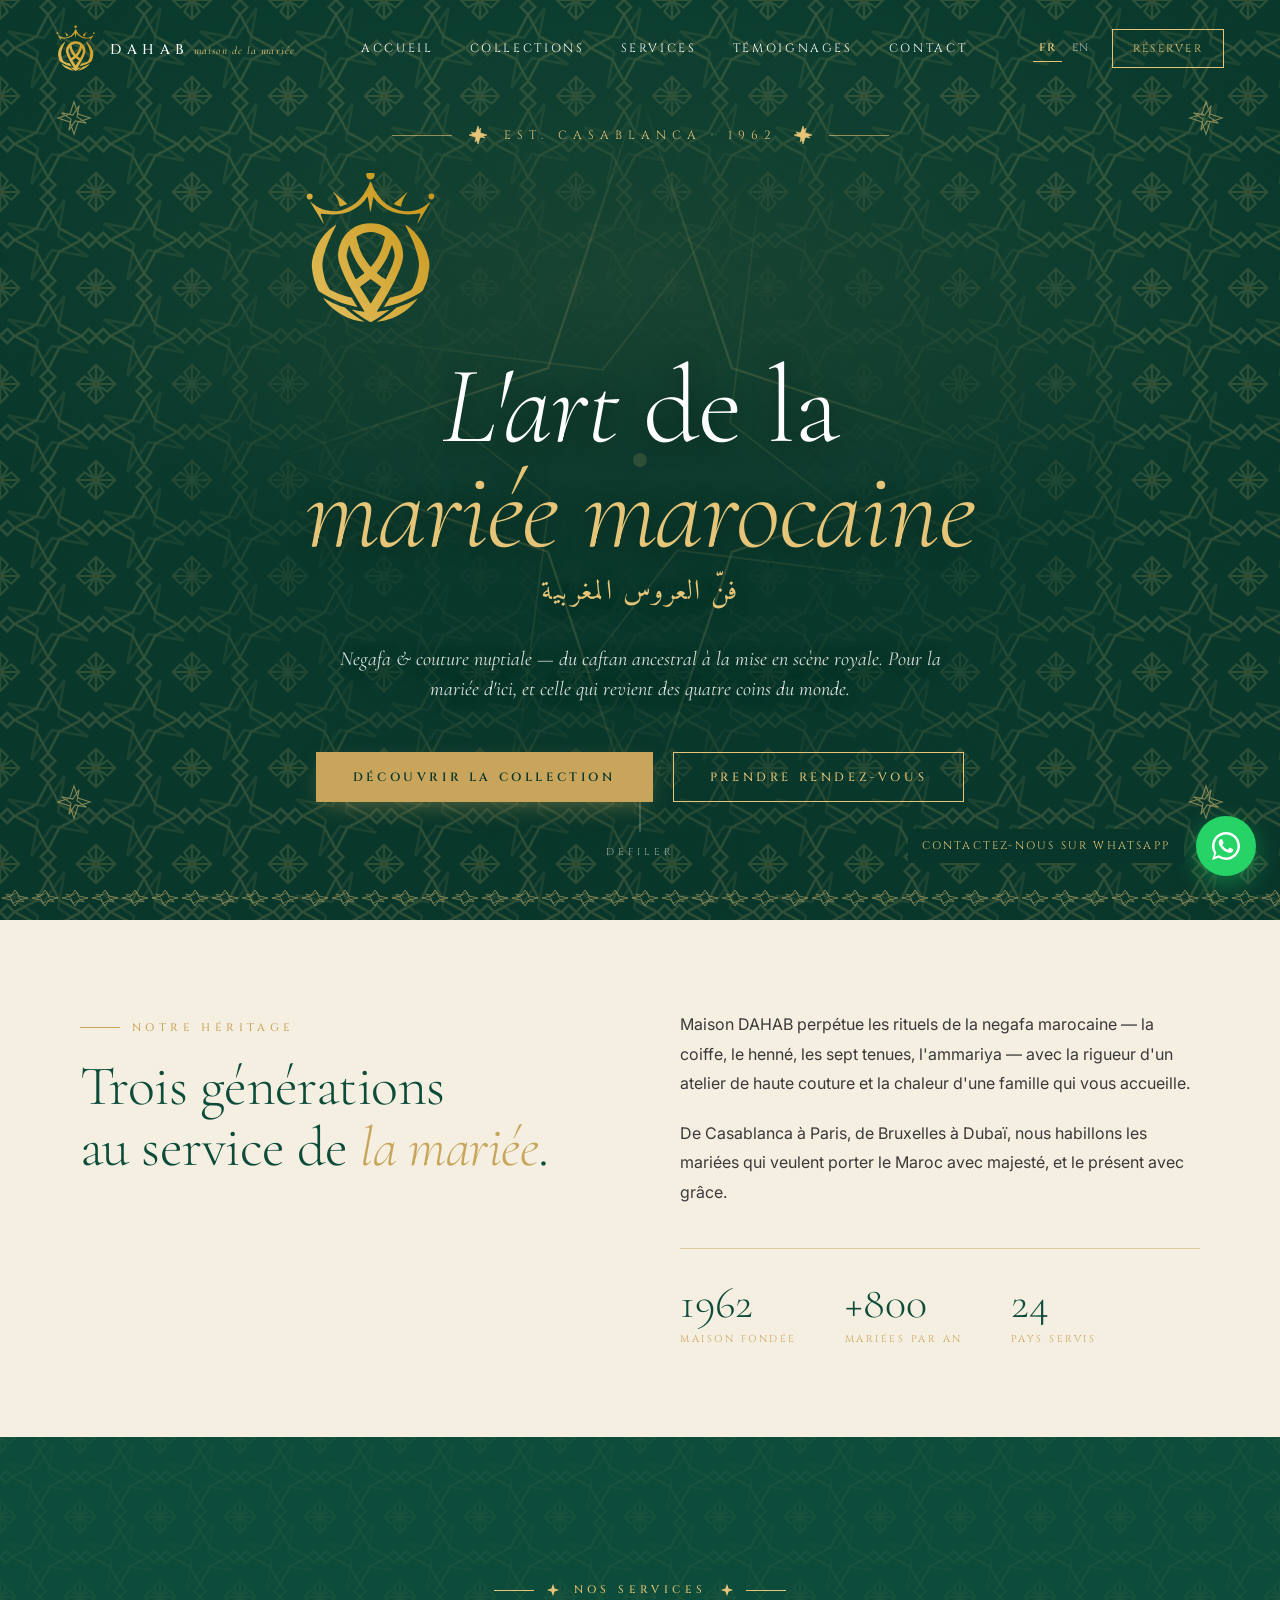
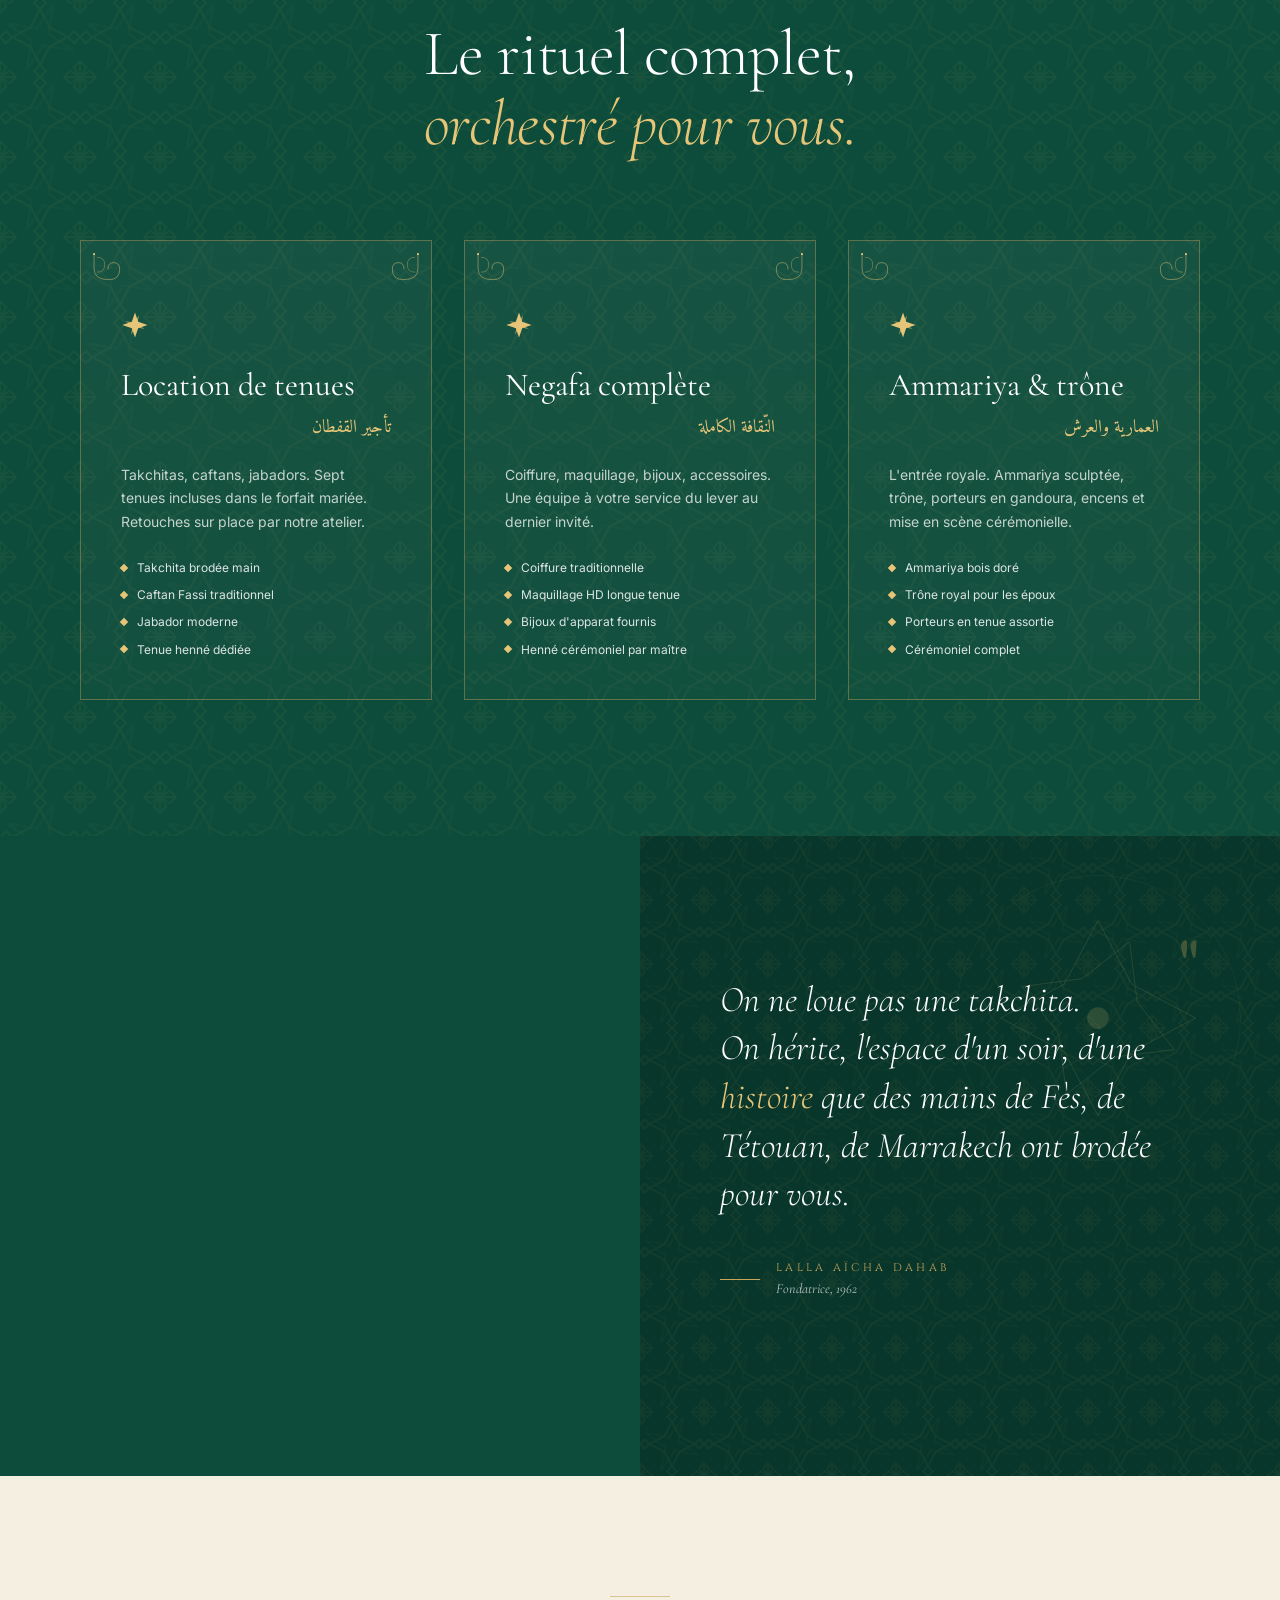
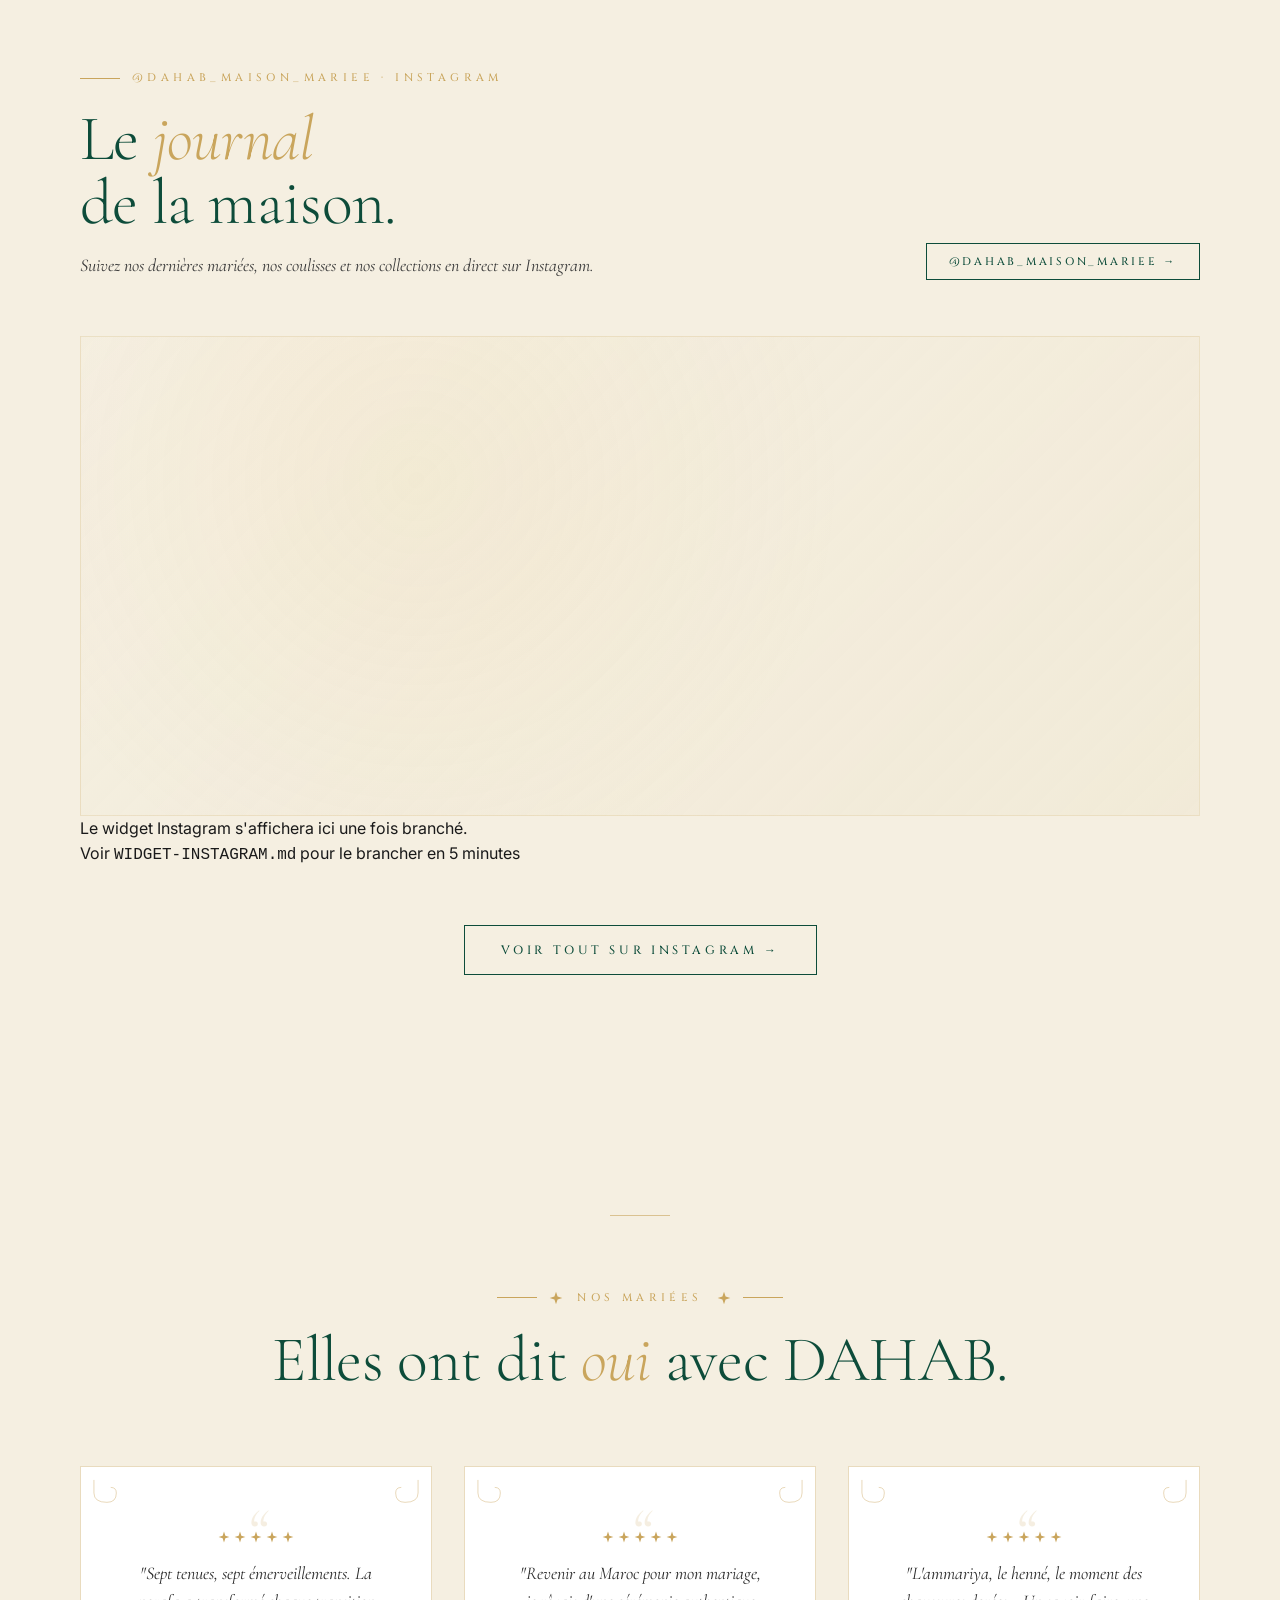
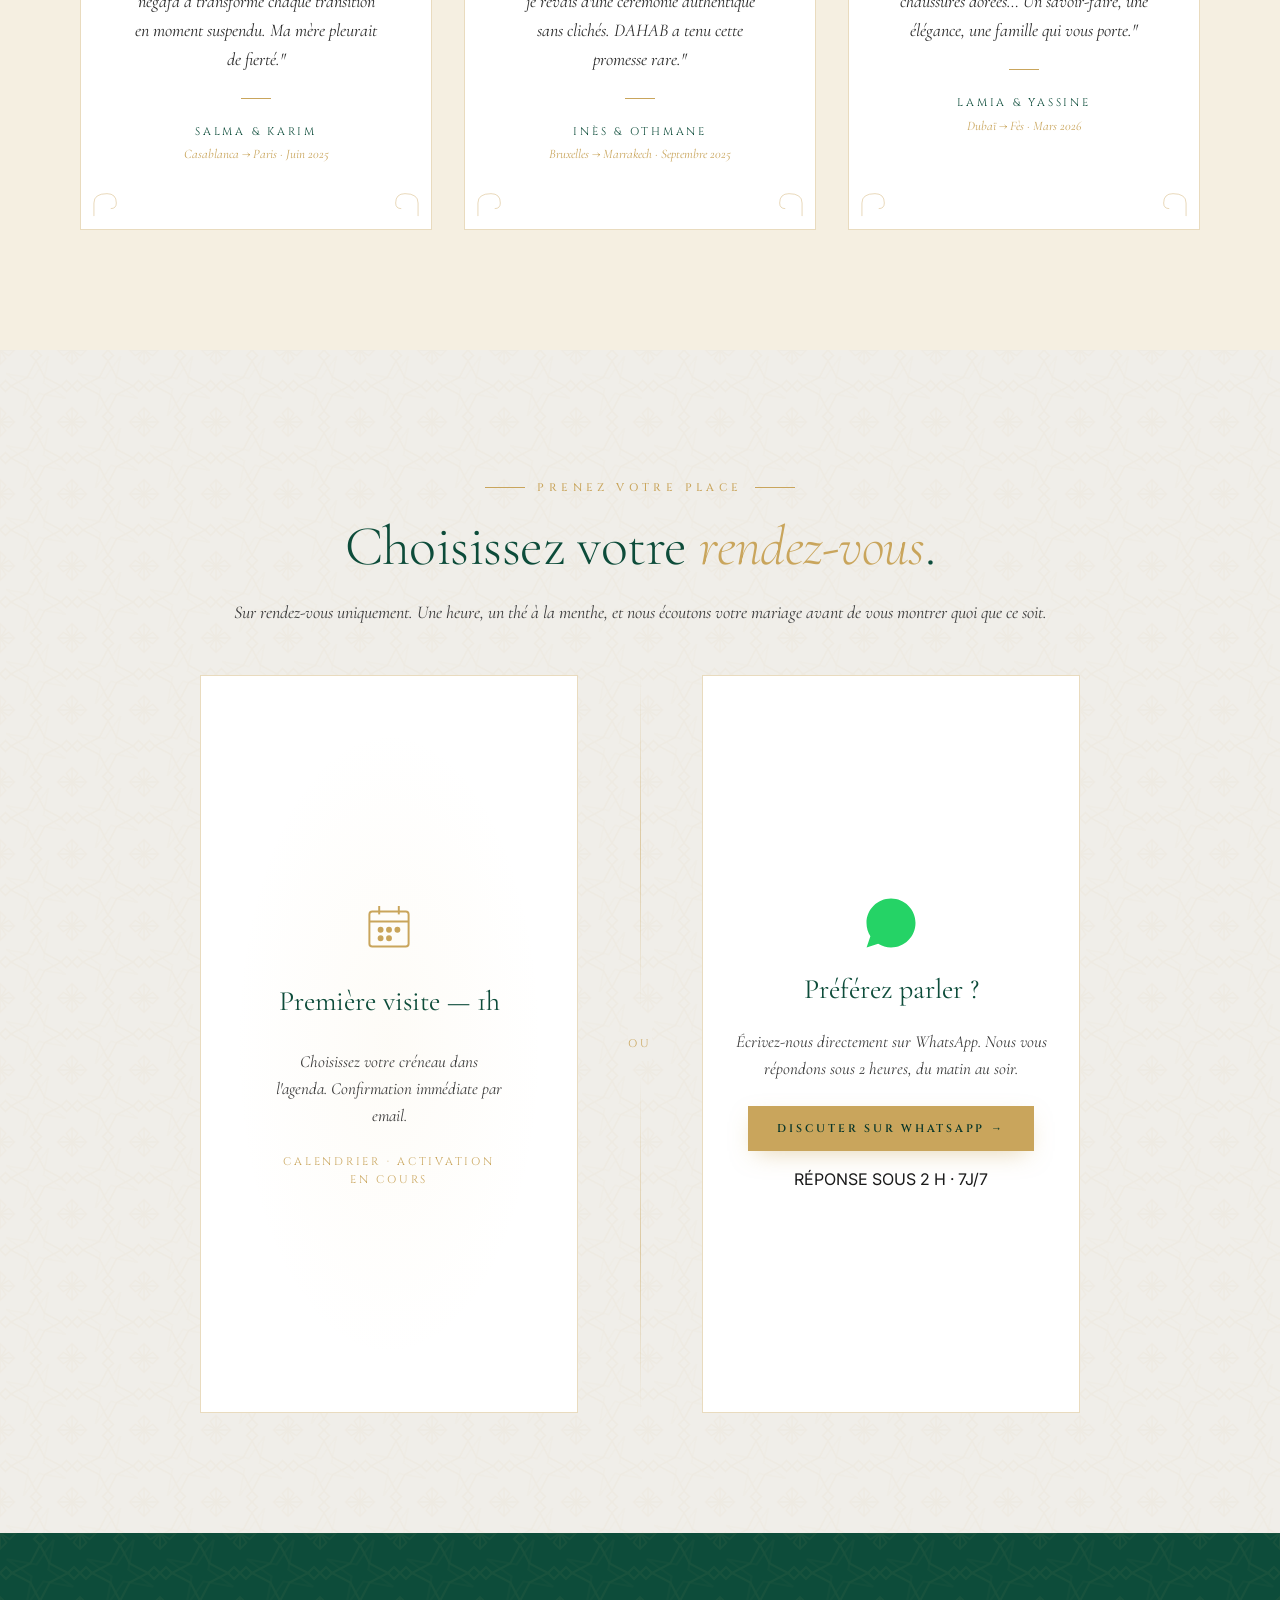
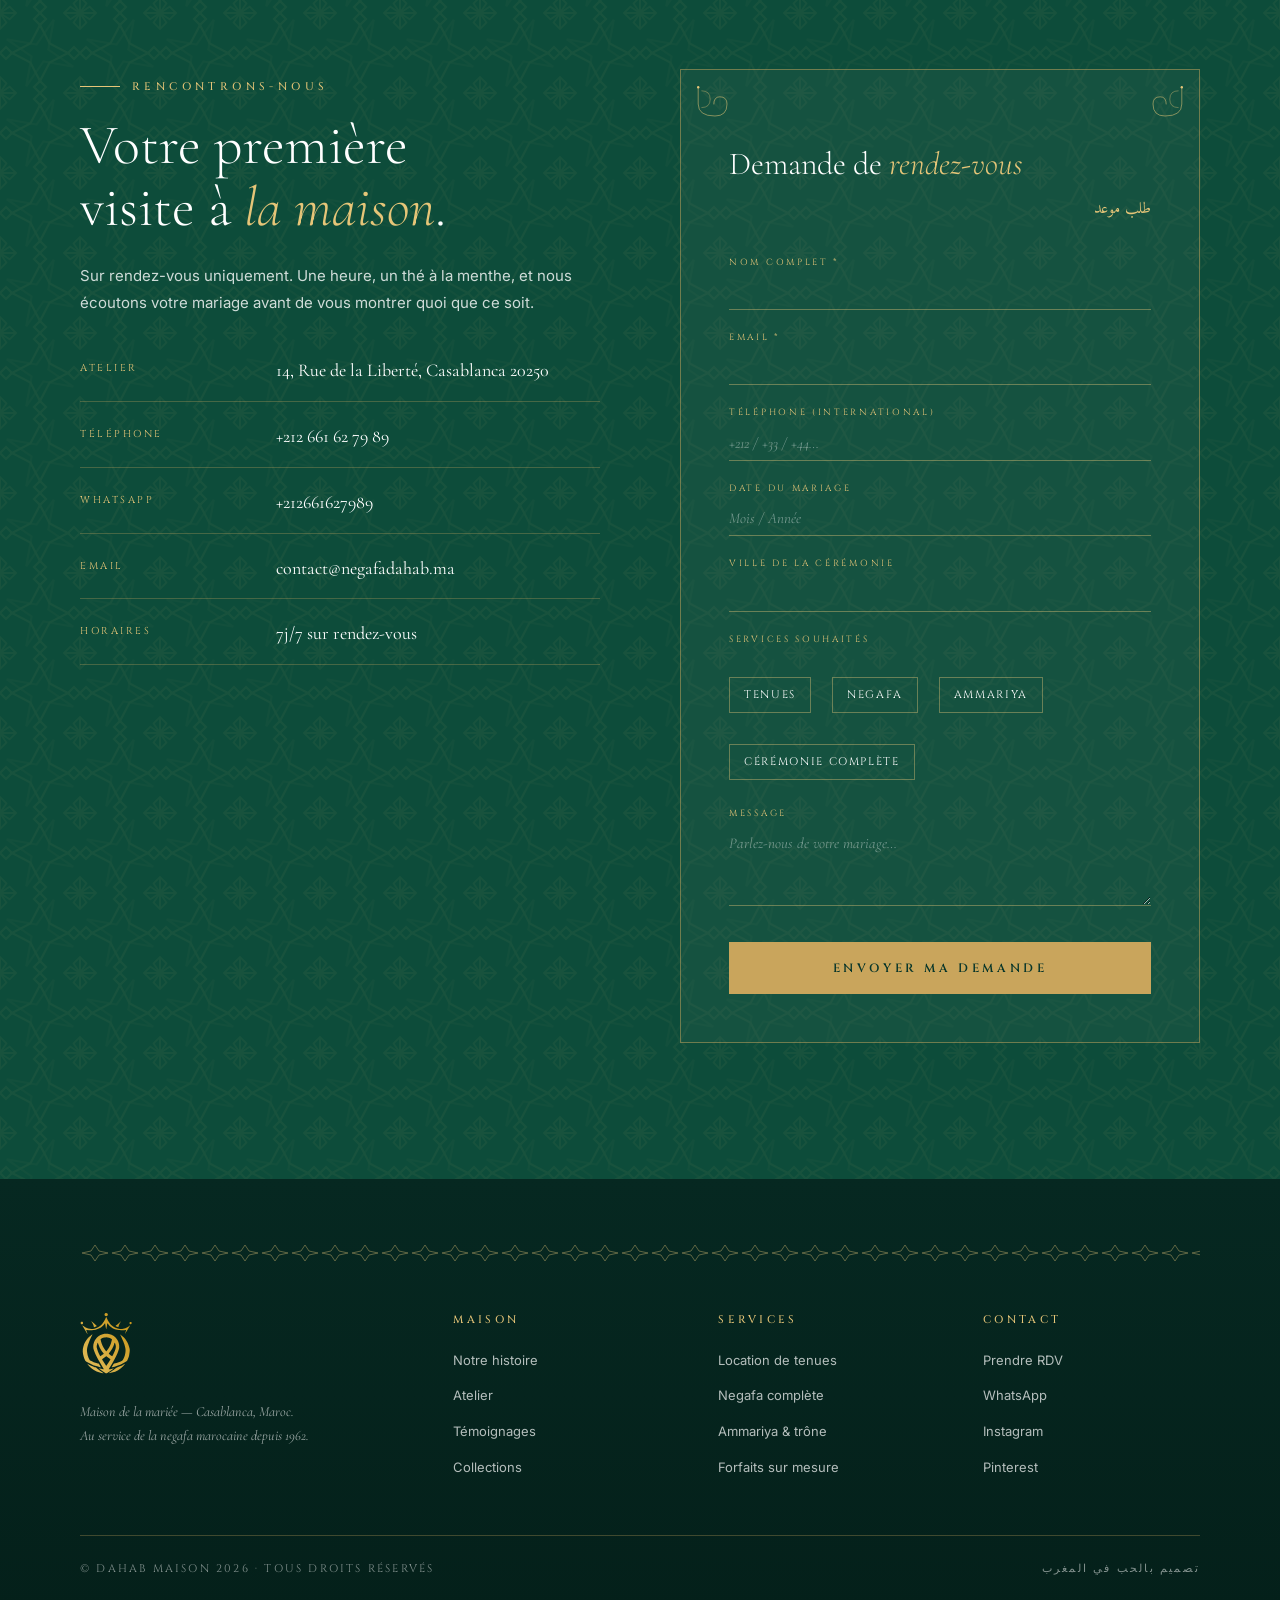
==== index.html @ 63f84996 "Initial site" ====
<!doctype html>
<html lang="fr">
<head>
  <meta charset="utf-8">
  <meta name="viewport" content="width=device-width, initial-scale=1, viewport-fit=cover">

  <title>DAHAB · Maison de la Mariée — Negafa & Couture Nuptiale à Casablanca</title>
  <meta name="description" content="Maison DAHAB perpétue depuis 1962 l'art de la negafa marocaine — coiffe, henné, sept tenues, ammariya. Atelier de haute couture nuptiale à Casablanca. Sur rendez-vous.">
  <meta name="keywords" content="negafa, mariage marocain, takchita, caftan, ammariya, henné, mariée Casablanca, DAHAB, mariage Maroc, couture nuptiale">
  <meta name="author" content="DAHAB Maison de la Mariée">
  <meta name="theme-color" content="#0d4c3a">

  <link rel="canonical" href="https://negafadahab.ma/">
  <link rel="alternate" hreflang="fr" href="https://negafadahab.ma/">
  <link rel="alternate" hreflang="en" href="https://negafadahab.ma/en/">
  <link rel="alternate" hreflang="x-default" href="https://negafadahab.ma/">

  <!-- Open Graph / social -->
  <meta property="og:type" content="website">
  <meta property="og:locale" content="fr_MA">
  <meta property="og:locale:alternate" content="en_US">
  <meta property="og:title" content="DAHAB · Maison de la Mariée — Casablanca">
  <meta property="og:description" content="Negafa & couture nuptiale marocaine. Trois générations au service de la mariée — depuis 1962.">
  <meta property="og:url" content="https://negafadahab.ma/">
  <meta property="og:site_name" content="DAHAB Maison de la Mariée">
  <meta property="og:image" content="https://negafadahab.ma/assets/images/og-image.jpg">
  <meta property="og:image:width" content="1200">
  <meta property="og:image:height" content="630">
  <meta name="twitter:card" content="summary_large_image">
  <meta name="twitter:title" content="DAHAB · Maison de la Mariée">
  <meta name="twitter:description" content="L'art de la mariée marocaine depuis 1962.">
  <meta name="twitter:image" content="https://negafadahab.ma/assets/images/og-image.jpg">

  <!-- Favicons -->
  <link rel="icon" type="image/png" sizes="32x32" href="assets/images/favicon-32.png">
  <link rel="icon" type="image/png" sizes="16x16" href="assets/images/favicon-16.png">
  <link rel="apple-touch-icon" sizes="180x180" href="assets/images/apple-touch-icon.png">
  <link rel="shortcut icon" href="favicon.ico">

  <!-- Fonts: preconnect, preload critical -->
  <link rel="preconnect" href="https://fonts.googleapis.com">
  <link rel="preconnect" href="https://fonts.gstatic.com" crossorigin>
  <link rel="preload" as="style" href="https://fonts.googleapis.com/css2?family=Cormorant+Garamond:ital,wght@0,300;0,400;1,300;1,400&family=Cinzel:wght@400;500;600&family=Amiri:ital,wght@0,400;1,400&family=Inter:wght@300;400;500;600&display=swap">
  <link rel="stylesheet" href="https://fonts.googleapis.com/css2?family=Cormorant+Garamond:ital,wght@0,300;0,400;1,300;1,400&family=Cinzel:wght@400;500;600&family=Amiri:ital,wght@0,400;1,400&family=Inter:wght@300;400;500;600&display=swap">

  <!-- Styles -->
  <link rel="stylesheet" href="assets/css/style.css">

  <!-- JSON-LD: LocalBusiness -->
  <script type="application/ld+json">
  {
    "@context": "https://schema.org",
    "@type": "BeautySalon",
    "name": "DAHAB Maison de la Mariée",
    "alternateName": "Negafa DAHAB",
    "description": "Maison de negafa marocaine — coiffe, henné, sept tenues, ammariya. Trois générations au service de la mariée depuis 1962.",
    "url": "https://negafadahab.ma",
    "logo": "https://negafadahab.ma/assets/images/logo-emblem-512.png",
    "image": "https://negafadahab.ma/assets/images/og-image.jpg",
    "telephone": "+212 661 62 79 89",
    "priceRange": "$$$$",
    "address": {
      "@type": "PostalAddress",
      "streetAddress": "14, Rue de la Liberté",
      "addressLocality": "Casablanca",
      "postalCode": "20250",
      "addressCountry": "MA"
    },
    "geo": {
      "@type": "GeoCoordinates",
      "latitude": "33.5731",
      "longitude": "-7.5898"
    },
    "openingHoursSpecification": [{
      "@type": "OpeningHoursSpecification",
      "dayOfWeek": ["Monday","Tuesday","Wednesday","Thursday","Friday","Saturday","Sunday"],
      "opens": "00:00",
      "closes": "23:59",
      "description": "Sur rendez-vous uniquement / By appointment only"
    }],
    "founder": "Lalla Aïcha Dahab",
    "foundingDate": "1962",
    "sameAs": [
      "https://www.instagram.com/dahab_maison_mariee/"
    ]
  }
  </script>
</head>
<body>

<!-- ============ NAV ============ -->
<nav class="nav" role="navigation" aria-label="Navigation principale">
  <a href="#accueil" class="nav__brand" aria-label="DAHAB — Accueil">
    <img src="assets/images/logo-emblem.svg" width="42" alt="DAHAB" class="dahab-logo"/>
    <span class="nav__brand-text">
      <span class="word">DAHAB</span>
      <span class="sub">maison de la mariée</span>
    </span>
  </a>

  <div class="nav__links">
    <a href="#accueil">Accueil</a>
    <a href="#collections">Collections</a>
    <a href="#services">Services</a>
    <a href="#temoignages">Témoignages</a>
    <a href="#contact">Contact</a>
  </div>

  <div class="nav__right">
    <div class="lang-switcher" aria-label="Sélection de langue">
      <a href="./" class="active" aria-current="page">FR</a>
      <a href="en/">EN</a>
    </div>
    <a href="#contact" class="nav__cta">Réserver</a>
    <button class="nav__hamburger" aria-label="Ouvrir le menu" aria-expanded="false">
      <span></span><span></span><span></span>
    </button>
  </div>
</nav>

<!-- Mobile drawer -->
<div class="mobile-drawer" role="dialog" aria-label="Menu mobile">
  <a href="#accueil">Accueil</a>
  <a href="#collections">Collections</a>
  <a href="#services">Services</a>
  <a href="#temoignages">Témoignages</a>
  <a href="#contact">Contact</a>
  <a href="en/">English</a>
</div>

<!-- ============ HERO ============ -->
<section class="hero" id="accueil">
  <div class="hero__media">
    <!-- Mobile-only hero video (≤900px viewport). Desktop keeps the CSS gradient. -->
    <video class="hero__video hero__video--mobile" autoplay muted loop playsinline preload="metadata"
           poster="assets/images/hero-poster.jpg" aria-hidden="true">
      <source src="assets/video/hero-mobile.mp4" type="video/mp4">
    </video>
  </div>
  <div class="hero__overlay"></div>

  <!-- Khatam tessellation background -->
  <svg class="hero__pattern" xmlns="http://www.w3.org/2000/svg" width="100%" height="100%" preserveAspectRatio="xMidYMid slice" aria-hidden="true">
    <defs>
      <pattern id="khatamHero" x="0" y="0" width="96" height="96" patternUnits="userSpaceOnUse">
        <g fill="none" stroke="#e6c578" stroke-width="2.6" stroke-linejoin="miter" stroke-linecap="square">
          <polygon points="48.0,14.399999999999999 59.519999999999996,36.480000000000004 81.6,48.0 59.519999999999996,59.519999999999996 48.0,81.6 36.480000000000004,59.519999999999996 14.399999999999999,48.0 36.480000000000004,36.480000000000004"/>
          <polygon points="48.0,4.800000000000001 55.67999999999999,40.32 91.19999999999999,48.0 55.67999999999999,55.67999999999999 48.0,91.19999999999999 40.32,55.67999999999999 4.800000000000001,48.0 40.32,40.32" transform="rotate(22.5 48.0 48.0)" opacity="0.55"/>
        </g>
        <g fill="none" stroke="#e6c578" stroke-width="2.6" stroke-linejoin="miter">
          <polygon points="48.0,0 55.199999999999996,7.199999999999999 48.0,14.399999999999999 40.8,7.199999999999999"/>
          <polygon points="96,48.0 88.80000000000001,55.199999999999996 81.6,48.0 88.80000000000001,40.8"/>
          <polygon points="48.0,96 55.199999999999996,88.80000000000001 48.0,81.6 40.8,88.80000000000001"/>
          <polygon points="0,48.0 7.199999999999999,55.199999999999996 14.399999999999999,48.0 7.199999999999999,40.8"/>
        </g>
        <g fill="none" stroke="#e6c578" stroke-width="2.21" stroke-linejoin="miter">
          <polygon points="0,0 11.52,7.68 19.200000000000003,0"/>
          <polygon points="0,0 7.68,11.52 0,19.200000000000003"/>
          <polygon points="96,0 84.48,7.68 76.80000000000001,0"/>
          <polygon points="96,0 88.32000000000001,11.52 96,19.200000000000003"/>
          <polygon points="0,96 11.52,88.32000000000001 19.200000000000003,96"/>
          <polygon points="0,96 7.68,84.48 0,76.80000000000001"/>
          <polygon points="96,96 84.48,88.32000000000001 76.80000000000001,96"/>
          <polygon points="96,96 88.32000000000001,84.48 96,76.80000000000001"/>
        </g>
      </pattern>
    </defs>
    <rect width="100%" height="100%" fill="url(#khatamHero)"/>
  </svg>

  <!-- Giant rotating medallion -->
  <svg class="hero__medallion" viewBox="0 0 400 400" xmlns="http://www.w3.org/2000/svg" aria-hidden="true">
    <defs>
      <radialGradient id="medFade" cx="50%" cy="50%" r="50%">
        <stop offset="0%" stop-color="#e6c578" stop-opacity="0.9"/>
        <stop offset="55%" stop-color="#e6c578" stop-opacity="0.5"/>
        <stop offset="100%" stop-color="#e6c578" stop-opacity="0"/>
      </radialGradient>
    </defs>
    <g fill="none" stroke="url(#medFade)" stroke-width="0.8" stroke-linejoin="miter">
      <circle cx="200" cy="200" r="190"/>
      <circle cx="200" cy="200" r="160" opacity="0.7"/>
      <polygon points="200,40 240,160 360,200 240,240 200,360 160,240 40,200 160,160" stroke-width="1"/>
      <polygon points="200,60 230,170 340,200 230,230 200,340 170,230 60,200 170,170" transform="rotate(22.5 200 200)" opacity="0.7"/>
      <circle cx="200" cy="200" r="70" opacity="0.5"/>
    </g>
    <circle cx="200" cy="200" r="3" fill="#e6c578" opacity="0.8"/>
  </svg>

  <!-- Corner stars -->
  <svg class="hero__corner hero__corner--tl" width="36" height="36" viewBox="0 0 40 40" aria-hidden="true">
    <g fill="none" stroke="#e6c578" stroke-width="1.2">
      <polygon points="20,2 24.5,15.5 38,20 24.5,24.5 20,38 15.5,24.5 2,20 15.5,15.5"/>
      <polygon points="20,5 22.5,17.5 35,20 22.5,22.5 20,35 17.5,22.5 5,20 17.5,17.5" transform="rotate(22.5 20 20)"/>
    </g>
  </svg>
  <svg class="hero__corner hero__corner--tr" width="36" height="36" viewBox="0 0 40 40" aria-hidden="true">
    <g fill="none" stroke="#e6c578" stroke-width="1.2">
      <polygon points="20,2 24.5,15.5 38,20 24.5,24.5 20,38 15.5,24.5 2,20 15.5,15.5"/>
      <polygon points="20,5 22.5,17.5 35,20 22.5,22.5 20,35 17.5,22.5 5,20 17.5,17.5" transform="rotate(22.5 20 20)"/>
    </g>
  </svg>
  <svg class="hero__corner hero__corner--bl" width="36" height="36" viewBox="0 0 40 40" aria-hidden="true">
    <g fill="none" stroke="#e6c578" stroke-width="1.2">
      <polygon points="20,2 24.5,15.5 38,20 24.5,24.5 20,38 15.5,24.5 2,20 15.5,15.5"/>
      <polygon points="20,5 22.5,17.5 35,20 22.5,22.5 20,35 17.5,22.5 5,20 17.5,17.5" transform="rotate(22.5 20 20)"/>
    </g>
  </svg>
  <svg class="hero__corner hero__corner--br" width="36" height="36" viewBox="0 0 40 40" aria-hidden="true">
    <g fill="none" stroke="#e6c578" stroke-width="1.2">
      <polygon points="20,2 24.5,15.5 38,20 24.5,24.5 20,38 15.5,24.5 2,20 15.5,15.5"/>
      <polygon points="20,5 22.5,17.5 35,20 22.5,22.5 20,35 17.5,22.5 5,20 17.5,17.5" transform="rotate(22.5 20 20)"/>
    </g>
  </svg>

  <div class="hero__inner">
    <div class="hero__eyebrow">
      <span class="line"></span>
      <svg width="20" height="20" viewBox="0 0 40 40" aria-hidden="true"><g fill="#e6c578" stroke="#e6c578" stroke-width="1.2"><polygon points="20,2 24.5,15.5 38,20 24.5,24.5 20,38 15.5,24.5 2,20 15.5,15.5"/><polygon points="20,5 22.5,17.5 35,20 22.5,22.5 20,35 17.5,22.5 5,20 17.5,17.5" transform="rotate(22.5 20 20)"/></g></svg>
      <span class="label">EST. CASABLANCA · 1962</span>
      <svg width="20" height="20" viewBox="0 0 40 40" aria-hidden="true"><g fill="#e6c578" stroke="#e6c578" stroke-width="1.2"><polygon points="20,2 24.5,15.5 38,20 24.5,24.5 20,38 15.5,24.5 2,20 15.5,15.5"/><polygon points="20,5 22.5,17.5 35,20 22.5,22.5 20,35 17.5,22.5 5,20 17.5,17.5" transform="rotate(22.5 20 20)"/></g></svg>
      <span class="line"></span>
    </div>

    <img src="assets/images/logo-emblem.svg" width="140" alt="DAHAB" class="dahab-logo"/>

    <h1>
      <span class="it">L'art</span> de la <br>
      <span class="gold">mariée marocaine</span>
    </h1>

    <div class="hero__arabic" dir="rtl" lang="ar">فنّ العروس المغربية</div>

    <p class="lead">
      Negafa &amp; couture nuptiale — du caftan ancestral à la mise en scène royale. Pour la mariée d'ici, et celle qui revient des quatre coins du monde.
    </p>

    <div class="hero__ctas">
      <a href="#collections" class="btn btn--gold">Découvrir la collection</a>
      <a href="#booking" class="btn btn--outline">Prendre rendez-vous</a>
    </div>
  </div>

  <a href="#heritage" class="hero__scroll" aria-label="Faire défiler">DÉFILER</a>

  <!-- Bottom strip -->
  <div class="hero__strip">
    <svg width="100%" height="20" xmlns="http://www.w3.org/2000/svg" aria-hidden="true">
      <defs>
        <pattern id="khatamStrip" x="0" y="0" width="30" height="20" patternUnits="userSpaceOnUse">
          <g fill="none" stroke="#e6c578" stroke-width="0.8">
            <polygon points="15,2 19,8 28,10 19,12 15,18 11,12 2,10 11,8"/>
            <polygon points="15,4 18.5,8.4 25,10 18.5,11.6 15,16 11.5,11.6 5,10 11.5,8.4" transform="rotate(22.5 15 10)" opacity="0.7"/>
          </g>
        </pattern>
      </defs>
      <rect width="100%" height="100%" fill="url(#khatamStrip)"/>
    </svg>
  </div>
</section>

<!-- ============ HERITAGE ============ -->
<section class="heritage reveal" id="heritage">
  <div class="heritage__grid">
    <div>
      <div class="eyebrow">NOTRE HÉRITAGE</div>
      <h2 class="h-display">
        Trois générations<br>au service de <span class="gold">la mariée</span>.
      </h2>
    </div>
    <div>
      <p class="body-text">
        Maison DAHAB perpétue les rituels de la negafa marocaine — la coiffe, le henné, les sept tenues, l'ammariya — avec la rigueur d'un atelier de haute couture et la chaleur d'une famille qui vous accueille.
      </p>
      <p class="body-text">
        De Casablanca à Paris, de Bruxelles à Dubaï, nous habillons les mariées qui veulent porter le Maroc avec majesté, et le présent avec grâce.
      </p>
      <div class="stats">
        <div>
          <div class="stat__num">1962</div>
          <div class="stat__label">Maison fondée</div>
        </div>
        <div>
          <div class="stat__num">+800</div>
          <div class="stat__label">Mariées par an</div>
        </div>
        <div>
          <div class="stat__num">24</div>
          <div class="stat__label">Pays servis</div>
        </div>
      </div>
    </div>
  </div>
</section>

<!-- ============ SERVICES ============ -->
<section class="services" id="services">
  <svg class="services__bg" xmlns="http://www.w3.org/2000/svg" width="100%" height="100%" preserveAspectRatio="xMidYMid slice" aria-hidden="true">
    <defs>
      <pattern id="khatamSvc" x="0" y="0" width="80" height="80" patternUnits="userSpaceOnUse">
        <g fill="none" stroke="#e6c578" stroke-width="2.2" stroke-linejoin="miter" stroke-linecap="square">
          <polygon points="40.0,12.0 49.6,30.4 68.0,40.0 49.6,49.6 40.0,68.0 30.4,49.6 12.0,40.0 30.4,30.4"/>
          <polygon points="40.0,4.0 46.4,33.6 76.0,40.0 46.4,46.4 40.0,76.0 33.6,46.4 4.0,40.0 33.6,33.6" transform="rotate(22.5 40.0 40.0)" opacity="0.55"/>
        </g>
        <g fill="none" stroke="#e6c578" stroke-width="2.2" stroke-linejoin="miter">
          <polygon points="40.0,0 46.0,6.0 40.0,12.0 34.0,6.0"/>
          <polygon points="80,40.0 74.0,46.0 68.0,40.0 74.0,34.0"/>
          <polygon points="40.0,80 46.0,74.0 40.0,68.0 34.0,74.0"/>
          <polygon points="0,40.0 6.0,46.0 12.0,40.0 6.0,34.0"/>
        </g>
        <g fill="none" stroke="#e6c578" stroke-width="1.87" stroke-linejoin="miter">
          <polygon points="0,0 9.6,6.4 16.0,0"/>
          <polygon points="0,0 6.4,9.6 0,16.0"/>
          <polygon points="80,0 70.4,6.4 64.0,0"/>
          <polygon points="80,0 73.60000000000001,9.6 80,16.0"/>
          <polygon points="0,80 9.6,73.60000000000001 16.0,80"/>
          <polygon points="0,80 6.4,70.4 0,64.0"/>
          <polygon points="80,80 70.4,73.60000000000001 64.0,80"/>
          <polygon points="80,80 73.60000000000001,70.4 80,64.0"/>
        </g>
      </pattern>
    </defs>
    <rect width="100%" height="100%" fill="url(#khatamSvc)"/>
  </svg>
  <div class="services__inner">
    <div class="services__head reveal">
      <div class="eyebrow eyebrow--center eyebrow--light">
        <span style="display:inline-flex;align-items:center;gap:14px;">
          <svg width="14" height="14" viewBox="0 0 40 40" aria-hidden="true"><g fill="#e6c578"><polygon points="20,2 24.5,15.5 38,20 24.5,24.5 20,38 15.5,24.5 2,20 15.5,15.5"/></g></svg>
          NOS SERVICES
          <svg width="14" height="14" viewBox="0 0 40 40" aria-hidden="true"><g fill="#e6c578"><polygon points="20,2 24.5,15.5 38,20 24.5,24.5 20,38 15.5,24.5 2,20 15.5,15.5"/></g></svg>
        </span>
      </div>
      <h2 class="h-display h-display--on-dark">
        Le rituel complet,<br><span class="gold">orchestré pour vous.</span>
      </h2>
    </div>

    <div class="services__grid">
      <article class="service-card reveal">
        <svg class="corner corner--tl" viewBox="0 0 60 60" aria-hidden="true"><g fill="none" stroke="#e6c578" stroke-width="0.9" stroke-linecap="round"><path d="M2 2 L2 30 Q2 50 30 50 Q50 50 50 30 Q50 18 38 18 Q28 18 28 30"/><path d="M8 8 Q22 8 22 22 Q22 36 8 36" opacity="0.7"/><circle cx="2" cy="2" r="2" fill="#e6c578" stroke="none"/></g></svg>
        <svg class="corner corner--tr" viewBox="0 0 60 60" aria-hidden="true"><g fill="none" stroke="#e6c578" stroke-width="0.9" stroke-linecap="round"><path d="M2 2 L2 30 Q2 50 30 50 Q50 50 50 30 Q50 18 38 18 Q28 18 28 30"/><path d="M8 8 Q22 8 22 22 Q22 36 8 36" opacity="0.7"/><circle cx="2" cy="2" r="2" fill="#e6c578" stroke="none"/></g></svg>
        <div class="service-card__inner">
          <svg width="28" height="28" viewBox="0 0 40 40" aria-hidden="true"><g fill="#e6c578"><polygon points="20,2 24.5,15.5 38,20 24.5,24.5 20,38 15.5,24.5 2,20 15.5,15.5"/><polygon points="20,5 22.5,17.5 35,20 22.5,22.5 20,35 17.5,22.5 5,20 17.5,17.5" transform="rotate(22.5 20 20)" opacity="0.6"/></g></svg>
          <h3>Location de tenues</h3>
          <div class="ar" dir="rtl" lang="ar">تأجير القفطان</div>
          <p>Takchitas, caftans, jabadors. Sept tenues incluses dans le forfait mariée. Retouches sur place par notre atelier.</p>
          <ul>
            <li>Takchita brodée main</li>
            <li>Caftan Fassi traditionnel</li>
            <li>Jabador moderne</li>
            <li>Tenue henné dédiée</li>
          </ul>
        </div>
      </article>

      <article class="service-card reveal">
        <svg class="corner corner--tl" viewBox="0 0 60 60" aria-hidden="true"><g fill="none" stroke="#e6c578" stroke-width="0.9" stroke-linecap="round"><path d="M2 2 L2 30 Q2 50 30 50 Q50 50 50 30 Q50 18 38 18 Q28 18 28 30"/><path d="M8 8 Q22 8 22 22 Q22 36 8 36" opacity="0.7"/><circle cx="2" cy="2" r="2" fill="#e6c578" stroke="none"/></g></svg>
        <svg class="corner corner--tr" viewBox="0 0 60 60" aria-hidden="true"><g fill="none" stroke="#e6c578" stroke-width="0.9" stroke-linecap="round"><path d="M2 2 L2 30 Q2 50 30 50 Q50 50 50 30 Q50 18 38 18 Q28 18 28 30"/><path d="M8 8 Q22 8 22 22 Q22 36 8 36" opacity="0.7"/><circle cx="2" cy="2" r="2" fill="#e6c578" stroke="none"/></g></svg>
        <div class="service-card__inner">
          <svg width="28" height="28" viewBox="0 0 40 40" aria-hidden="true"><g fill="#e6c578"><polygon points="20,2 24.5,15.5 38,20 24.5,24.5 20,38 15.5,24.5 2,20 15.5,15.5"/><polygon points="20,5 22.5,17.5 35,20 22.5,22.5 20,35 17.5,22.5 5,20 17.5,17.5" transform="rotate(22.5 20 20)" opacity="0.6"/></g></svg>
          <h3>Negafa complète</h3>
          <div class="ar" dir="rtl" lang="ar">النّقافة الكاملة</div>
          <p>Coiffure, maquillage, bijoux, accessoires. Une équipe à votre service du lever au dernier invité.</p>
          <ul>
            <li>Coiffure traditionnelle</li>
            <li>Maquillage HD longue tenue</li>
            <li>Bijoux d'apparat fournis</li>
            <li>Henné cérémoniel par maître</li>
          </ul>
        </div>
      </article>

      <article class="service-card reveal">
        <svg class="corner corner--tl" viewBox="0 0 60 60" aria-hidden="true"><g fill="none" stroke="#e6c578" stroke-width="0.9" stroke-linecap="round"><path d="M2 2 L2 30 Q2 50 30 50 Q50 50 50 30 Q50 18 38 18 Q28 18 28 30"/><path d="M8 8 Q22 8 22 22 Q22 36 8 36" opacity="0.7"/><circle cx="2" cy="2" r="2" fill="#e6c578" stroke="none"/></g></svg>
        <svg class="corner corner--tr" viewBox="0 0 60 60" aria-hidden="true"><g fill="none" stroke="#e6c578" stroke-width="0.9" stroke-linecap="round"><path d="M2 2 L2 30 Q2 50 30 50 Q50 50 50 30 Q50 18 38 18 Q28 18 28 30"/><path d="M8 8 Q22 8 22 22 Q22 36 8 36" opacity="0.7"/><circle cx="2" cy="2" r="2" fill="#e6c578" stroke="none"/></g></svg>
        <div class="service-card__inner">
          <svg width="28" height="28" viewBox="0 0 40 40" aria-hidden="true"><g fill="#e6c578"><polygon points="20,2 24.5,15.5 38,20 24.5,24.5 20,38 15.5,24.5 2,20 15.5,15.5"/><polygon points="20,5 22.5,17.5 35,20 22.5,22.5 20,35 17.5,22.5 5,20 17.5,17.5" transform="rotate(22.5 20 20)" opacity="0.6"/></g></svg>
          <h3>Ammariya &amp; trône</h3>
          <div class="ar" dir="rtl" lang="ar">العمارية والعرش</div>
          <p>L'entrée royale. Ammariya sculptée, trône, porteurs en gandoura, encens et mise en scène cérémonielle.</p>
          <ul>
            <li>Ammariya bois doré</li>
            <li>Trône royal pour les époux</li>
            <li>Porteurs en tenue assortie</li>
            <li>Cérémoniel complet</li>
          </ul>
        </div>
      </article>
    </div>
  </div>
</section>

<!-- ============ EDITORIAL / FOUNDER ============ -->
<section class="editorial" id="atelier">
  <div class="editorial__grid">
    <div class="editorial__photo" data-img style="--bg-image: url('/assets/images/founder.jpg');" role="img" aria-label="Lalla Aïcha Dahab — fondatrice de la maison"></div>
    <div class="editorial__copy">
      <svg class="editorial__pattern" xmlns="http://www.w3.org/2000/svg" width="100%" height="100%" preserveAspectRatio="xMidYMid slice" aria-hidden="true">
        <defs>
          <pattern id="khatamEd" x="0" y="0" width="64" height="64" patternUnits="userSpaceOnUse">
        <g fill="none" stroke="#e6c578" stroke-width="1.8" stroke-linejoin="miter" stroke-linecap="square">
          <polygon points="32.0,9.6 39.68,24.32 54.4,32.0 39.68,39.68 32.0,54.4 24.32,39.68 9.6,32.0 24.32,24.32"/>
          <polygon points="32.0,3.2 37.12,26.88 60.8,32.0 37.12,37.12 32.0,60.8 26.88,37.12 3.2,32.0 26.88,26.88" transform="rotate(22.5 32.0 32.0)" opacity="0.55"/>
        </g>
        <g fill="none" stroke="#e6c578" stroke-width="1.8" stroke-linejoin="miter">
          <polygon points="32.0,0 36.8,4.8 32.0,9.6 27.2,4.8"/>
          <polygon points="64,32.0 59.2,36.8 54.4,32.0 59.2,27.2"/>
          <polygon points="32.0,64 36.8,59.2 32.0,54.4 27.2,59.2"/>
          <polygon points="0,32.0 4.8,36.8 9.6,32.0 4.8,27.2"/>
        </g>
        <g fill="none" stroke="#e6c578" stroke-width="1.53" stroke-linejoin="miter">
          <polygon points="0,0 7.68,5.12 12.8,0"/>
          <polygon points="0,0 5.12,7.68 0,12.8"/>
          <polygon points="64,0 56.32,5.12 51.2,0"/>
          <polygon points="64,0 58.88,7.68 64,12.8"/>
          <polygon points="0,64 7.68,58.88 12.8,64"/>
          <polygon points="0,64 5.12,56.32 0,51.2"/>
          <polygon points="64,64 56.32,58.88 51.2,64"/>
          <polygon points="64,64 58.88,56.32 64,51.2"/>
        </g>
      </pattern>
        </defs>
        <rect width="100%" height="100%" fill="url(#khatamEd)"/>
      </svg>
      <svg class="editorial__medallion" viewBox="0 0 400 400" aria-hidden="true">
        <g fill="none" stroke="#e6c578" stroke-width="1">
          <circle cx="200" cy="200" r="190" opacity="0.4"/>
          <polygon points="200,70 245,155 330,200 245,245 200,330 155,245 70,200 155,155"/>
          <polygon points="200,90 240,160 310,200 240,240 200,310 160,240 90,200 160,160" transform="rotate(22.5 200 200)" opacity="0.85"/>
          <circle cx="200" cy="200" r="14" fill="#e6c578" opacity="0.9"/>
        </g>
      </svg>
      <div style="position:relative;">
        <div class="editorial__quote-mark" dir="rtl">"</div>
        <p class="editorial__quote">
          On ne loue pas une takchita.<br>
          On hérite, l'espace d'un soir, d'une <span class="gold">histoire</span> que des mains de Fès, de Tétouan, de Marrakech ont brodée pour vous.
        </p>
        <div class="editorial__attr">
          <span class="line"></span>
          <div>
            <div class="name">LALLA AÏCHA DAHAB</div>
            <div class="role">Fondatrice, 1962</div>
          </div>
        </div>
      </div>
    </div>
  </div>
</section>

<!-- ============ GALLERY (Instagram feed) ============ -->
<section class="gallery" id="collections">
  <div class="gallery__inner">
    <div class="gallery__head reveal">
      <div>
        <div class="eyebrow">@DAHAB_MAISON_MARIEE · INSTAGRAM</div>
        <h2 class="h-display">
          Le <span class="gold">journal</span><br>de la maison.
        </h2>
        <p class="gallery__intro">
          Suivez nos dernières mariées, nos coulisses et nos collections en direct sur Instagram.
        </p>
      </div>
      <a href="https://www.instagram.com/dahab_maison_mariee/" target="_blank" rel="noopener" data-cfg-instagram class="btn btn--outline-dark btn--small gallery__follow">
        @dahab_maison_mariee →
      </a>
    </div>

    <!-- Instagram widget container.
         Drop-in widget code (Behold / LightWidget / Elfsight) goes inside.
         See WIDGET-INSTAGRAM.md for setup. -->
    <div class="instagram-feed" id="instagram-feed" data-posts="9">
      <div class="elfsight-app-f809338d-544b-4438-9998-e656a248acb5" data-elfsight-app-lazy></div>
        <p>Le widget Instagram s'affichera ici une fois branché.</p>
        <p class="hint">Voir <code>WIDGET-INSTAGRAM.md</code> pour le brancher en 5 minutes</p>
      </div>
    </div>

    <div class="gallery__archive">
      <a href="https://www.instagram.com/dahab_maison_mariee/" target="_blank" rel="noopener" data-cfg-instagram class="btn btn--outline-dark">
        Voir tout sur Instagram →
      </a>
    </div>
  </div>
</section>

<!-- ============ TÉMOIGNAGES ============ -->
<section class="testimonials reveal" id="temoignages">
  <div class="testimonials__inner">
    <div class="testimonials__head">
      <div class="eyebrow eyebrow--center">
        <span style="display:inline-flex;align-items:center;gap:14px;">
          <svg width="14" height="14" viewBox="0 0 40 40" aria-hidden="true"><g fill="#c9a55c"><polygon points="20,2 24.5,15.5 38,20 24.5,24.5 20,38 15.5,24.5 2,20 15.5,15.5"/></g></svg>
          NOS MARIÉES
          <svg width="14" height="14" viewBox="0 0 40 40" aria-hidden="true"><g fill="#c9a55c"><polygon points="20,2 24.5,15.5 38,20 24.5,24.5 20,38 15.5,24.5 2,20 15.5,15.5"/></g></svg>
        </span>
      </div>
      <h2 class="h-display">
        Elles ont dit <span class="gold">oui</span> avec DAHAB.
      </h2>
    </div>

    <div class="testimonials__grid">
      <article class="testimonial">
        <svg class="corner corner--tl" viewBox="0 0 60 60" aria-hidden="true"><g fill="none" stroke="#c9a55c" stroke-width="0.9"><path d="M2 2 L2 30 Q2 50 30 50 Q50 50 50 30 Q50 18 38 18"/></g></svg>
        <svg class="corner corner--tr" viewBox="0 0 60 60" aria-hidden="true"><g fill="none" stroke="#c9a55c" stroke-width="0.9"><path d="M2 2 L2 30 Q2 50 30 50 Q50 50 50 30 Q50 18 38 18"/></g></svg>
        <svg class="corner corner--bl" viewBox="0 0 60 60" aria-hidden="true"><g fill="none" stroke="#c9a55c" stroke-width="0.9"><path d="M2 2 L2 30 Q2 50 30 50 Q50 50 50 30 Q50 18 38 18"/></g></svg>
        <svg class="corner corner--br" viewBox="0 0 60 60" aria-hidden="true"><g fill="none" stroke="#c9a55c" stroke-width="0.9"><path d="M2 2 L2 30 Q2 50 30 50 Q50 50 50 30 Q50 18 38 18"/></g></svg>
        <div class="testimonial__inner">
          <div class="testimonial__stars" aria-label="5 étoiles">
            <svg width="12" height="12" viewBox="0 0 40 40"><polygon points="20,2 24.5,15.5 38,20 24.5,24.5 20,38 15.5,24.5 2,20 15.5,15.5" fill="#c9a55c"/></svg>
            <svg width="12" height="12" viewBox="0 0 40 40"><polygon points="20,2 24.5,15.5 38,20 24.5,24.5 20,38 15.5,24.5 2,20 15.5,15.5" fill="#c9a55c"/></svg>
            <svg width="12" height="12" viewBox="0 0 40 40"><polygon points="20,2 24.5,15.5 38,20 24.5,24.5 20,38 15.5,24.5 2,20 15.5,15.5" fill="#c9a55c"/></svg>
            <svg width="12" height="12" viewBox="0 0 40 40"><polygon points="20,2 24.5,15.5 38,20 24.5,24.5 20,38 15.5,24.5 2,20 15.5,15.5" fill="#c9a55c"/></svg>
            <svg width="12" height="12" viewBox="0 0 40 40"><polygon points="20,2 24.5,15.5 38,20 24.5,24.5 20,38 15.5,24.5 2,20 15.5,15.5" fill="#c9a55c"/></svg>
          </div>
          <blockquote class="testimonial__quote">
            "Sept tenues, sept émerveillements. La negafa a transformé chaque transition en moment suspendu. Ma mère pleurait de fierté."
          </blockquote>
          <div class="testimonial__rule"></div>
          <div class="testimonial__name">SALMA &amp; KARIM</div>
          <div class="testimonial__meta">Casablanca → Paris · Juin 2025</div>
        </div>
      </article>

      <article class="testimonial">
        <svg class="corner corner--tl" viewBox="0 0 60 60" aria-hidden="true"><g fill="none" stroke="#c9a55c" stroke-width="0.9"><path d="M2 2 L2 30 Q2 50 30 50 Q50 50 50 30 Q50 18 38 18"/></g></svg>
        <svg class="corner corner--tr" viewBox="0 0 60 60" aria-hidden="true"><g fill="none" stroke="#c9a55c" stroke-width="0.9"><path d="M2 2 L2 30 Q2 50 30 50 Q50 50 50 30 Q50 18 38 18"/></g></svg>
        <svg class="corner corner--bl" viewBox="0 0 60 60" aria-hidden="true"><g fill="none" stroke="#c9a55c" stroke-width="0.9"><path d="M2 2 L2 30 Q2 50 30 50 Q50 50 50 30 Q50 18 38 18"/></g></svg>
        <svg class="corner corner--br" viewBox="0 0 60 60" aria-hidden="true"><g fill="none" stroke="#c9a55c" stroke-width="0.9"><path d="M2 2 L2 30 Q2 50 30 50 Q50 50 50 30 Q50 18 38 18"/></g></svg>
        <div class="testimonial__inner">
          <div class="testimonial__stars" aria-label="5 étoiles">
            <svg width="12" height="12" viewBox="0 0 40 40"><polygon points="20,2 24.5,15.5 38,20 24.5,24.5 20,38 15.5,24.5 2,20 15.5,15.5" fill="#c9a55c"/></svg>
            <svg width="12" height="12" viewBox="0 0 40 40"><polygon points="20,2 24.5,15.5 38,20 24.5,24.5 20,38 15.5,24.5 2,20 15.5,15.5" fill="#c9a55c"/></svg>
            <svg width="12" height="12" viewBox="0 0 40 40"><polygon points="20,2 24.5,15.5 38,20 24.5,24.5 20,38 15.5,24.5 2,20 15.5,15.5" fill="#c9a55c"/></svg>
            <svg width="12" height="12" viewBox="0 0 40 40"><polygon points="20,2 24.5,15.5 38,20 24.5,24.5 20,38 15.5,24.5 2,20 15.5,15.5" fill="#c9a55c"/></svg>
            <svg width="12" height="12" viewBox="0 0 40 40"><polygon points="20,2 24.5,15.5 38,20 24.5,24.5 20,38 15.5,24.5 2,20 15.5,15.5" fill="#c9a55c"/></svg>
          </div>
          <blockquote class="testimonial__quote">
            "Revenir au Maroc pour mon mariage, je rêvais d'une cérémonie authentique sans clichés. DAHAB a tenu cette promesse rare."
          </blockquote>
          <div class="testimonial__rule"></div>
          <div class="testimonial__name">INÈS &amp; OTHMANE</div>
          <div class="testimonial__meta">Bruxelles → Marrakech · Septembre 2025</div>
        </div>
      </article>

      <article class="testimonial">
        <svg class="corner corner--tl" viewBox="0 0 60 60" aria-hidden="true"><g fill="none" stroke="#c9a55c" stroke-width="0.9"><path d="M2 2 L2 30 Q2 50 30 50 Q50 50 50 30 Q50 18 38 18"/></g></svg>
        <svg class="corner corner--tr" viewBox="0 0 60 60" aria-hidden="true"><g fill="none" stroke="#c9a55c" stroke-width="0.9"><path d="M2 2 L2 30 Q2 50 30 50 Q50 50 50 30 Q50 18 38 18"/></g></svg>
        <svg class="corner corner--bl" viewBox="0 0 60 60" aria-hidden="true"><g fill="none" stroke="#c9a55c" stroke-width="0.9"><path d="M2 2 L2 30 Q2 50 30 50 Q50 50 50 30 Q50 18 38 18"/></g></svg>
        <svg class="corner corner--br" viewBox="0 0 60 60" aria-hidden="true"><g fill="none" stroke="#c9a55c" stroke-width="0.9"><path d="M2 2 L2 30 Q2 50 30 50 Q50 50 50 30 Q50 18 38 18"/></g></svg>
        <div class="testimonial__inner">
          <div class="testimonial__stars" aria-label="5 étoiles">
            <svg width="12" height="12" viewBox="0 0 40 40"><polygon points="20,2 24.5,15.5 38,20 24.5,24.5 20,38 15.5,24.5 2,20 15.5,15.5" fill="#c9a55c"/></svg>
            <svg width="12" height="12" viewBox="0 0 40 40"><polygon points="20,2 24.5,15.5 38,20 24.5,24.5 20,38 15.5,24.5 2,20 15.5,15.5" fill="#c9a55c"/></svg>
            <svg width="12" height="12" viewBox="0 0 40 40"><polygon points="20,2 24.5,15.5 38,20 24.5,24.5 20,38 15.5,24.5 2,20 15.5,15.5" fill="#c9a55c"/></svg>
            <svg width="12" height="12" viewBox="0 0 40 40"><polygon points="20,2 24.5,15.5 38,20 24.5,24.5 20,38 15.5,24.5 2,20 15.5,15.5" fill="#c9a55c"/></svg>
            <svg width="12" height="12" viewBox="0 0 40 40"><polygon points="20,2 24.5,15.5 38,20 24.5,24.5 20,38 15.5,24.5 2,20 15.5,15.5" fill="#c9a55c"/></svg>
          </div>
          <blockquote class="testimonial__quote">
            "L'ammariya, le henné, le moment des chaussures dorées… Un savoir-faire, une élégance, une famille qui vous porte."
          </blockquote>
          <div class="testimonial__rule"></div>
          <div class="testimonial__name">LAMIA &amp; YASSINE</div>
          <div class="testimonial__meta">Dubaï → Fès · Mars 2026</div>
        </div>
      </article>
    </div>
  </div>
</section>

<!-- ============ BOOKING ============ -->
<section class="booking reveal" id="booking">
  <svg class="booking__bg" xmlns="http://www.w3.org/2000/svg" width="100%" height="100%" preserveAspectRatio="xMidYMid slice" aria-hidden="true">
    <defs>
      <pattern id="khatamBk" x="0" y="0" width="72" height="72" patternUnits="userSpaceOnUse">
        <g fill="none" stroke="#c9a55c" stroke-width="1.8" stroke-linejoin="miter" stroke-linecap="square">
          <polygon points="36.0,10.799999999999999 44.64,27.36 61.199999999999996,36.0 44.64,44.64 36.0,61.199999999999996 27.36,44.64 10.799999999999999,36.0 27.36,27.36"/>
          <polygon points="36.0,3.6 41.76,30.24 68.39999999999999,36.0 41.76,41.76 36.0,68.39999999999999 30.24,41.76 3.6,36.0 30.24,30.24" transform="rotate(22.5 36.0 36.0)" opacity="0.55"/>
        </g>
        <g fill="none" stroke="#c9a55c" stroke-width="1.8" stroke-linejoin="miter">
          <polygon points="36.0,0 41.4,5.3999999999999995 36.0,10.799999999999999 30.599999999999998,5.3999999999999995"/>
          <polygon points="72,36.0 66.60000000000001,41.4 61.199999999999996,36.0 66.60000000000001,30.599999999999998"/>
          <polygon points="36.0,72 41.4,66.60000000000001 36.0,61.199999999999996 30.599999999999998,66.60000000000001"/>
          <polygon points="0,36.0 5.3999999999999995,41.4 10.799999999999999,36.0 5.3999999999999995,30.599999999999998"/>
        </g>
        <g fill="none" stroke="#c9a55c" stroke-width="1.53" stroke-linejoin="miter">
          <polygon points="0,0 8.64,5.76 14.4,0"/>
          <polygon points="0,0 5.76,8.64 0,14.4"/>
          <polygon points="72,0 63.36,5.76 57.6,0"/>
          <polygon points="72,0 66.24000000000001,8.64 72,14.4"/>
          <polygon points="0,72 8.64,66.24000000000001 14.4,72"/>
          <polygon points="0,72 5.76,63.36 0,57.6"/>
          <polygon points="72,72 63.36,66.24000000000001 57.6,72"/>
          <polygon points="72,72 66.24000000000001,63.36 72,57.6"/>
        </g>
      </pattern>
    </defs>
    <rect width="100%" height="100%" fill="url(#khatamBk)"/>
  </svg>
  <div class="booking__inner">
    <div class="booking__head">
      <div class="eyebrow eyebrow--center">PRENEZ VOTRE PLACE</div>
      <h2 class="h-display">
        Choisissez votre <span class="gold">rendez-vous</span>.
      </h2>
      <p class="booking__intro">
        Sur rendez-vous uniquement. Une heure, un thé à la menthe, et nous écoutons votre mariage avant de vous montrer quoi que ce soit.
      </p>
    </div>

    <div class="booking__hybrid">
      <!-- LEFT: Calendly embed (when configured in config.js) or graceful placeholder -->
      <div class="booking__embed booking__embed--calendar">
        <div class="booking__placeholder">
          <div class="icon">
            <svg width="56" height="56" viewBox="0 0 40 40" aria-hidden="true"><g fill="none" stroke="#c9a55c" stroke-width="1.4"><rect x="6" y="9" width="28" height="25" rx="2"/><line x1="6" y1="16" x2="34" y2="16"/><line x1="13" y1="5" x2="13" y2="11"/><line x1="27" y1="5" x2="27" y2="11"/><circle cx="14" cy="22" r="1.4" fill="#c9a55c"/><circle cx="20" cy="22" r="1.4" fill="#c9a55c"/><circle cx="26" cy="22" r="1.4" fill="#c9a55c"/><circle cx="14" cy="28" r="1.4" fill="#c9a55c"/><circle cx="20" cy="28" r="1.4" fill="#c9a55c"/></g></svg>
          </div>
          <h3 class="booking__title">Première visite — 1h</h3>
          <p>Choisissez votre créneau dans l'agenda. Confirmation immédiate par email.</p>
          <div class="hint">CALENDRIER · ACTIVATION EN COURS</div>
        </div>
      </div>

      <!-- DIVIDER -->
      <div class="booking__divider" aria-hidden="true">
        <span class="booking__divider-line"></span>
        <span class="booking__divider-or">OU</span>
        <span class="booking__divider-line"></span>
      </div>

      <!-- RIGHT: WhatsApp alternative -->
      <div class="booking__whatsapp">
        <div class="booking__wa-icon" aria-hidden="true">
          <svg width="56" height="56" viewBox="0 0 32 32"><path fill="#25D366" d="M16.001 2C8.269 2 2 8.269 2 16c0 2.78.815 5.367 2.218 7.55L2.05 30l6.598-2.13A13.945 13.945 0 0016 30c7.732 0 14-6.268 14-14S23.732 2 16 2zm6.522 16.904c-.357-.179-2.117-1.046-2.444-1.166-.327-.119-.566-.179-.804.179-.238.357-.923 1.166-1.131 1.405-.208.238-.417.268-.774.089-.357-.179-1.51-.557-2.875-1.776-1.063-.946-1.78-2.117-1.989-2.474-.208-.357-.022-.55.156-.728.16-.16.357-.417.536-.625.179-.208.238-.357.357-.595.119-.238.06-.446-.03-.625-.089-.179-.804-1.94-1.102-2.654-.29-.697-.586-.602-.804-.613l-.685-.012a1.32 1.32 0 00-.953.446c-.327.357-1.25 1.221-1.25 2.978s1.281 3.45 1.46 3.689c.179.238 2.518 3.846 6.103 5.39.853.367 1.519.587 2.038.751.857.272 1.636.234 2.252.142.687-.103 2.117-.864 2.415-1.7.298-.835.298-1.55.208-1.7-.089-.149-.327-.238-.685-.417z"/></svg>
        </div>
        <h3 class="booking__title">Préférez parler ?</h3>
        <p>Écrivez-nous directement sur WhatsApp. Nous vous répondons sous 2 heures, du matin au soir.</p>
        <a class="btn btn--gold booking__wa-btn" data-cfg-wa-link target="_blank" rel="noopener">
          Discuter sur WhatsApp →
        </a>
        <div class="hint">RÉPONSE SOUS 2 H · 7J/7</div>
      </div>
    </div>
  </div>
</section>

<!-- ============ CONTACT ============ -->
<section class="contact" id="contact">
  <svg class="contact__bg" xmlns="http://www.w3.org/2000/svg" width="100%" height="100%" preserveAspectRatio="xMidYMid slice" aria-hidden="true">
    <defs>
      <pattern id="khatamCt" x="0" y="0" width="80" height="80" patternUnits="userSpaceOnUse">
        <g fill="none" stroke="#e6c578" stroke-width="2.2" stroke-linejoin="miter" stroke-linecap="square">
          <polygon points="40.0,12.0 49.6,30.4 68.0,40.0 49.6,49.6 40.0,68.0 30.4,49.6 12.0,40.0 30.4,30.4"/>
          <polygon points="40.0,4.0 46.4,33.6 76.0,40.0 46.4,46.4 40.0,76.0 33.6,46.4 4.0,40.0 33.6,33.6" transform="rotate(22.5 40.0 40.0)" opacity="0.55"/>
        </g>
        <g fill="none" stroke="#e6c578" stroke-width="2.2" stroke-linejoin="miter">
          <polygon points="40.0,0 46.0,6.0 40.0,12.0 34.0,6.0"/>
          <polygon points="80,40.0 74.0,46.0 68.0,40.0 74.0,34.0"/>
          <polygon points="40.0,80 46.0,74.0 40.0,68.0 34.0,74.0"/>
          <polygon points="0,40.0 6.0,46.0 12.0,40.0 6.0,34.0"/>
        </g>
        <g fill="none" stroke="#e6c578" stroke-width="1.87" stroke-linejoin="miter">
          <polygon points="0,0 9.6,6.4 16.0,0"/>
          <polygon points="0,0 6.4,9.6 0,16.0"/>
          <polygon points="80,0 70.4,6.4 64.0,0"/>
          <polygon points="80,0 73.60000000000001,9.6 80,16.0"/>
          <polygon points="0,80 9.6,73.60000000000001 16.0,80"/>
          <polygon points="0,80 6.4,70.4 0,64.0"/>
          <polygon points="80,80 70.4,73.60000000000001 64.0,80"/>
          <polygon points="80,80 73.60000000000001,70.4 80,64.0"/>
        </g>
      </pattern>
    </defs>
    <rect width="100%" height="100%" fill="url(#khatamCt)"/>
  </svg>

  <div class="contact__inner">
    <div class="contact__intro">
      <div class="eyebrow eyebrow--light">RENCONTRONS-NOUS</div>
      <h2>
        Votre première<br>visite à <span class="gold">la maison</span>.
      </h2>
      <p>
        Sur rendez-vous uniquement. Une heure, un thé à la menthe, et nous écoutons votre mariage avant de vous montrer quoi que ce soit.
      </p>

      <div class="contact__rows">
        <div class="contact__row">
          <div class="l">ATELIER</div>
          <div class="v" data-cfg-address>14, Rue de la Liberté, Casablanca 20250</div>
        </div>
        <div class="contact__row">
          <div class="l">TÉLÉPHONE</div>
          <div class="v"><a data-cfg-phone href="#">+212 661 62 79 89</a></div>
        </div>
        <div class="contact__row">
          <div class="l">WHATSAPP</div>
          <div class="v"><a data-cfg-wa-link target="_blank" rel="noopener"><span data-cfg-whatsapp>+212 661 62 79 89</span></a></div>
        </div>
        <div class="contact__row">
          <div class="l">EMAIL</div>
          <div class="v"><a data-cfg-email href="#">contact@negafadahab.ma</a></div>
        </div>
        <div class="contact__row">
          <div class="l">HORAIRES</div>
          <div class="v" data-cfg-hours>7j/7 sur rendez-vous</div>
        </div>
      </div>
    </div>

    <div class="contact__form-wrap">
      <svg class="corner corner--tl" viewBox="0 0 60 60" aria-hidden="true"><g fill="none" stroke="#e6c578" stroke-width="0.9" stroke-linecap="round"><path d="M2 2 L2 30 Q2 50 30 50 Q50 50 50 30 Q50 18 38 18 Q28 18 28 30"/><path d="M8 8 Q22 8 22 22 Q22 36 8 36" opacity="0.7"/><circle cx="2" cy="2" r="2" fill="#e6c578" stroke="none"/></g></svg>
      <svg class="corner corner--tr" viewBox="0 0 60 60" aria-hidden="true"><g fill="none" stroke="#e6c578" stroke-width="0.9" stroke-linecap="round"><path d="M2 2 L2 30 Q2 50 30 50 Q50 50 50 30 Q50 18 38 18 Q28 18 28 30"/><path d="M8 8 Q22 8 22 22 Q22 36 8 36" opacity="0.7"/><circle cx="2" cy="2" r="2" fill="#e6c578" stroke="none"/></g></svg>

      <h3>Demande de <span class="gold">rendez-vous</span></h3>
      <div class="ar" dir="rtl" lang="ar">طلب موعد</div>

      <form class="contact-form" id="contact-form" novalidate>
        <input type="hidden" name="_subject" value="Nouvelle demande de rendez-vous — DAHAB">
        <input type="hidden" name="_replyto" value="">
        <input type="text" name="_gotcha" style="display:none" tabindex="-1" autocomplete="off">

        <div class="field">
          <label for="f-name">NOM COMPLET *</label>
          <input id="f-name" type="text" name="name" required autocomplete="name">
        </div>
        <div class="field">
          <label for="f-email">EMAIL *</label>
          <input id="f-email" type="email" name="email" required autocomplete="email">
        </div>
        <div class="field">
          <label for="f-phone">TÉLÉPHONE (INTERNATIONAL)</label>
          <input id="f-phone" type="tel" name="phone" placeholder="+212 / +33 / +44…" autocomplete="tel">
        </div>
        <div class="field">
          <label for="f-date">DATE DU MARIAGE</label>
          <input id="f-date" type="text" name="wedding_date" placeholder="Mois / Année">
        </div>
        <div class="field">
          <label for="f-city">VILLE DE LA CÉRÉMONIE</label>
          <input id="f-city" type="text" name="city">
        </div>
        <div class="field">
          <label>SERVICES SOUHAITÉS</label>
          <div class="checkbox-group">
            <label class="checkbox-pill"><input type="checkbox" name="services" value="Tenues"><span>Tenues</span></label>
            <label class="checkbox-pill"><input type="checkbox" name="services" value="Negafa"><span>Negafa</span></label>
            <label class="checkbox-pill"><input type="checkbox" name="services" value="Ammariya"><span>Ammariya</span></label>
            <label class="checkbox-pill"><input type="checkbox" name="services" value="Cérémonie complète"><span>Cérémonie complète</span></label>
          </div>
        </div>
        <div class="field">
          <label for="f-msg">MESSAGE</label>
          <textarea id="f-msg" name="message" rows="3" placeholder="Parlez-nous de votre mariage…"></textarea>
        </div>

        <button type="submit" class="submit">Envoyer ma demande</button>
        <div class="form-msg" role="status" aria-live="polite"></div>
      </form>
    </div>
  </div>
</section>

<!-- ============ FOOTER ============ -->
<footer class="footer">
  <div class="footer__inner">
    <div class="footer__strip">
      <svg width="100%" height="20" xmlns="http://www.w3.org/2000/svg" aria-hidden="true">
        <defs>
          <pattern id="footerStrip" x="0" y="0" width="30" height="20" patternUnits="userSpaceOnUse">
            <g fill="none" stroke="#e6c578" stroke-width="0.8">
              <polygon points="15,2 19,8 28,10 19,12 15,18 11,12 2,10 11,8"/>
            </g>
          </pattern>
        </defs>
        <rect width="100%" height="100%" fill="url(#footerStrip)"/>
      </svg>
    </div>

    <div class="footer__grid">
      <div class="footer__about">
        <a href="#accueil" aria-label="DAHAB — accueil">
          <img src="assets/images/logo-emblem.svg" width="56" alt="DAHAB" class="dahab-logo"/>
        </a>
        <p>
          Maison de la mariée — Casablanca, Maroc.<br>
          Au service de la negafa marocaine depuis 1962.
        </p>
      </div>

      <div class="footer__col">
        <h4>MAISON</h4>
        <ul>
          <li><a href="#heritage">Notre histoire</a></li>
          <li><a href="#atelier">Atelier</a></li>
          <li><a href="#temoignages">Témoignages</a></li>
          <li><a href="#collections">Collections</a></li>
        </ul>
      </div>

      <div class="footer__col">
        <h4>SERVICES</h4>
        <ul>
          <li><a href="#services">Location de tenues</a></li>
          <li><a href="#services">Negafa complète</a></li>
          <li><a href="#services">Ammariya &amp; trône</a></li>
          <li><a href="#booking">Forfaits sur mesure</a></li>
        </ul>
      </div>

      <div class="footer__col">
        <h4>CONTACT</h4>
        <ul>
          <li><a href="#contact">Prendre RDV</a></li>
          <li><a data-cfg-wa-link target="_blank" rel="noopener">WhatsApp</a></li>
          <li><a data-cfg-instagram target="_blank" rel="noopener">Instagram</a></li>
          <li><a data-cfg-pinterest target="_blank" rel="noopener">Pinterest</a></li>
        </ul>
      </div>
    </div>

    <div class="footer__bar">
      <div>© DAHAB MAISON 2026 · TOUS DROITS RÉSERVÉS</div>
      <div lang="ar">تصميم بالحب في المغرب</div>
    </div>
  </div>
</footer>

<!-- ============ FLOATING WHATSAPP ============ -->
<a class="wa-float" data-cfg-wa-link target="_blank" rel="noopener" aria-label="Contacter sur WhatsApp">
  <svg viewBox="0 0 32 32" xmlns="http://www.w3.org/2000/svg" aria-hidden="true">
    <path d="M16.001 2C8.269 2 2 8.269 2 16c0 2.78.815 5.367 2.218 7.55L2.05 30l6.598-2.13A13.945 13.945 0 0016 30c7.732 0 14-6.268 14-14S23.732 2 16 2zm0 25.485c-2.43 0-4.685-.704-6.585-1.918l-.473-.295-3.917 1.265 1.275-3.808-.308-.49A11.428 11.428 0 014.515 16c0-6.331 5.155-11.486 11.486-11.486S27.487 9.669 27.487 16 22.332 27.485 16.001 27.485zm6.522-8.581c-.357-.179-2.117-1.046-2.444-1.166-.327-.119-.566-.179-.804.179-.238.357-.923 1.166-1.131 1.405-.208.238-.417.268-.774.089-.357-.179-1.51-.557-2.875-1.776-1.063-.946-1.78-2.117-1.989-2.474-.208-.357-.022-.55.156-.728.16-.16.357-.417.536-.625.179-.208.238-.357.357-.595.119-.238.06-.446-.03-.625-.089-.179-.804-1.94-1.102-2.654-.29-.697-.586-.602-.804-.613l-.685-.012a1.32 1.32 0 00-.953.446c-.327.357-1.25 1.221-1.25 2.978s1.281 3.45 1.46 3.689c.179.238 2.518 3.846 6.103 5.39.853.367 1.519.587 2.038.751.857.272 1.636.234 2.252.142.687-.103 2.117-.864 2.415-1.7.298-.835.298-1.55.208-1.7-.089-.149-.327-.238-.685-.417z"/>
  </svg>
  <span class="wa-float__label">Contactez-nous sur WhatsApp</span>
</a>

<!-- Scripts -->
<script src="assets/js/config.js"></script>
<script src="assets/js/main.js"></script>
<script src="https://elfsightcdn.com/platform.js" async></script>
</body>
</html>
---- assets/css/style.css ----
/* ========================================================================
   DAHAB — Maison de la Mariée
   Production stylesheet • static site for negafadahab.ma
   ======================================================================== */

/* === Design Tokens === */
:root {
  --green:           #0d4c3a;
  --green-deep:      #08362a;
  --green-darkest:   #062821;
  --gold:            #c9a55c;
  --gold-light:      #e6c578;
  --gold-deep:       #a07f3f;
  --ivory:           #f5efe1;
  --cream:           #f0eee9;
  --text:            #1a1a1a;
  --text-soft:       #3a3a3a;
  --text-muted:      rgba(255,255,255,0.7);

  --ff-display:      "Cormorant Garamond", Georgia, serif;
  --ff-cinzel:       "Cinzel", "Trajan Pro", Georgia, serif;
  --ff-amiri:        "Amiri", "Traditional Arabic", serif;
  --ff-body:         "Inter", -apple-system, BlinkMacSystemFont, "Segoe UI", sans-serif;

  --max-w:           1280px;
  --pad-x:           80px;
  --pad-y:           120px;
  --radius:          0;

  --t-fast:          .2s ease;
  --t-med:           .35s ease;
  --t-slow:          .6s ease;
}

/* === Reset & Base === */
*,*::before,*::after { box-sizing: border-box; margin: 0; padding: 0; }
html { scroll-behavior: smooth; -webkit-text-size-adjust: 100%; }
body {
  font-family: var(--ff-body);
  font-size: 16px;
  line-height: 1.6;
  color: var(--text);
  background: var(--ivory);
  overflow-x: hidden;
  -webkit-font-smoothing: antialiased;
  -moz-osx-font-smoothing: grayscale;
}
img, svg, video { display: block; max-width: 100%; }
a { color: inherit; text-decoration: none; }
button { font-family: inherit; cursor: pointer; border: none; background: none; }
ul { list-style: none; }
input, textarea, select { font-family: inherit; font-size: inherit; }

/* === Utilities === */
.container { max-width: var(--max-w); margin: 0 auto; padding: 0 var(--pad-x); }
.section { padding: var(--pad-y) var(--pad-x); position: relative; overflow: hidden; }
.section--ivory { background: var(--ivory); }
.section--green { background: var(--green); color: #fff; }
.section--green-deep { background: var(--green-deep); color: #fff; }

/* Eyebrow rule + label */
.eyebrow {
  display: inline-flex;
  align-items: center;
  gap: 12px;
  color: var(--gold);
  font-family: var(--ff-cinzel);
  font-size: 11px;
  letter-spacing: .4em;
  text-transform: uppercase;
  font-weight: 500;
  margin-bottom: 20px;
}
.eyebrow::before {
  content: "";
  width: 40px;
  height: 1px;
  background: currentColor;
}
.eyebrow--center { justify-content: center; }
.eyebrow--center::after {
  content: "";
  width: 40px;
  height: 1px;
  background: currentColor;
}
.eyebrow--light { color: var(--gold-light); }

/* Heading scale */
.h-display {
  font-family: var(--ff-display);
  font-weight: 300;
  line-height: 1.05;
  letter-spacing: -0.01em;
  margin: 0;
}
.h-display .it { font-style: italic; }
.h-display .gold { color: var(--gold); font-style: italic; }
.h-display--on-dark .gold { color: var(--gold-light); }

h1.h-display { font-size: clamp(48px, 8vw, 92px); }
h2.h-display { font-size: clamp(36px, 5vw, 64px); }
h3.h-display { font-size: clamp(24px, 3vw, 32px); font-weight: 400; }

.lead {
  font-family: var(--ff-display);
  font-style: italic;
  font-size: 20px;
  line-height: 1.5;
  color: rgba(255,255,255,0.85);
  max-width: 620px;
}
.body-text { font-size: 16px; line-height: 1.85; color: var(--text-soft); }

/* Buttons */
.btn {
  display: inline-flex;
  align-items: center;
  gap: 10px;
  padding: 18px 36px;
  font-family: var(--ff-cinzel);
  font-size: 12px;
  letter-spacing: .3em;
  text-transform: uppercase;
  font-weight: 500;
  cursor: pointer;
  border: 1px solid transparent;
  background: transparent;
  color: inherit;
  transition: transform var(--t-fast), background var(--t-fast), color var(--t-fast), opacity var(--t-fast);
  text-align: center;
  line-height: 1;
}
.btn:hover { transform: translateY(-1px); opacity: 0.92; }
.btn--gold { background: var(--gold); color: var(--green-deep); font-weight: 600; }
.btn--gold:hover { background: var(--gold-light); }
.btn--outline { background: transparent; border: 1px solid var(--gold-light); color: var(--gold-light); }
.btn--outline:hover { background: rgba(230,197,120,0.08); }
.btn--outline-dark { background: transparent; border: 1px solid var(--green); color: var(--green); }
.btn--outline-dark:hover { background: var(--green); color: var(--gold-light); }
.btn--small { padding: 12px 22px; font-size: 11px; letter-spacing: .25em; }

/* === Navigation === */
.nav {
  position: fixed;
  top: 0; left: 0; right: 0;
  z-index: 100;
  padding: 24px 56px;
  display: flex;
  align-items: center;
  justify-content: space-between;
  transition: background var(--t-med), padding var(--t-med), box-shadow var(--t-med);
}
.nav.is-scrolled {
  background: var(--green-deep);
  padding: 16px 56px;
  box-shadow: 0 2px 24px rgba(8,54,42,0.4);
}
.nav__brand { display: flex; align-items: center; gap: 12px; color: #fff; }
.nav__brand-text .word {
  font-family: var(--ff-cinzel);
  letter-spacing: .4em;
  font-size: 14px;
  font-weight: 500;
}
.nav__brand-text .sub {
  font-family: var(--ff-display);
  font-style: italic;
  font-size: 11px;
  letter-spacing: .1em;
  color: var(--gold-light);
  margin-top: 2px;
}
.nav__links {
  display: flex;
  gap: 36px;
  align-items: center;
}
.nav__links a {
  color: #fff;
  font-family: var(--ff-cinzel);
  font-size: 12px;
  letter-spacing: .22em;
  text-transform: uppercase;
  position: relative;
  padding: 6px 0;
  transition: color var(--t-fast);
}
.nav__links a::after {
  content: "";
  position: absolute;
  bottom: 0;
  left: 0; right: 0;
  height: 1px;
  background: var(--gold-light);
  transform: scaleX(0);
  transform-origin: center;
  transition: transform var(--t-med);
}
.nav__links a:hover { color: var(--gold-light); }
.nav__links a:hover::after { transform: scaleX(1); }
.nav__right { display: flex; align-items: center; gap: 16px; }
.lang-switcher {
  display: flex;
  gap: 4px;
  font-size: 11px;
  letter-spacing: .12em;
}
.lang-switcher a {
  background: transparent;
  color: rgba(255,255,255,0.6);
  padding: 4px 6px;
  font-family: var(--ff-cinzel);
  font-weight: 400;
  border-bottom: 1px solid transparent;
  transition: color var(--t-fast), border-color var(--t-fast);
}
.lang-switcher a.active,
.lang-switcher a:hover {
  color: var(--gold-light);
  border-bottom-color: var(--gold-light);
  font-weight: 600;
}
.nav__cta {
  background: transparent;
  border: 1px solid var(--gold-light);
  color: var(--gold-light);
  padding: 10px 20px;
  font-family: var(--ff-cinzel);
  font-size: 11px;
  letter-spacing: .22em;
  text-transform: uppercase;
  transition: background var(--t-fast), color var(--t-fast);
}
.nav__cta:hover { background: var(--gold-light); color: var(--green-deep); }

.nav__hamburger {
  display: none;
  width: 36px;
  height: 28px;
  position: relative;
  background: transparent;
  border: none;
  cursor: pointer;
  z-index: 200;
}
.nav__hamburger span {
  display: block;
  position: absolute;
  left: 0; right: 0;
  height: 1px;
  background: var(--gold-light);
  transition: transform var(--t-med), top var(--t-med), opacity var(--t-med);
}
.nav__hamburger span:nth-child(1) { top: 8px; }
.nav__hamburger span:nth-child(2) { top: 14px; }
.nav__hamburger span:nth-child(3) { top: 20px; }
.nav__hamburger.is-open span:nth-child(1) { top: 14px; transform: rotate(45deg); }
.nav__hamburger.is-open span:nth-child(2) { opacity: 0; }
.nav__hamburger.is-open span:nth-child(3) { top: 14px; transform: rotate(-45deg); }

.mobile-drawer {
  position: fixed;
  inset: 0;
  background: var(--green-deep);
  z-index: 150;
  display: flex;
  flex-direction: column;
  align-items: center;
  justify-content: center;
  gap: 32px;
  opacity: 0;
  pointer-events: none;
  transition: opacity var(--t-med);
}
.mobile-drawer.is-open { opacity: 1; pointer-events: auto; }
.mobile-drawer a {
  font-family: var(--ff-cinzel);
  color: #fff;
  font-size: 18px;
  letter-spacing: .3em;
  text-transform: uppercase;
  padding: 12px;
}
.mobile-drawer a:hover { color: var(--gold-light); }

/* === Hero === */
.hero {
  position: relative;
  min-height: 920px;
  height: 100vh;
  background: var(--green-deep);
  overflow: hidden;
  display: flex;
  align-items: center;
  justify-content: center;
}
.hero__media {
  position: absolute;
  inset: 0;
  width: 100%; height: 100%;
}
.hero__video,
.hero__image {
  position: absolute;
  inset: 0;
  width: 100%; height: 100%;
  object-fit: cover;
  filter: saturate(0.85) brightness(0.7);
}
/* Mobile-only hero video — hidden on desktop, shown ≤900px */
.hero__video--mobile { display: none; }
@media (max-width: 900px) {
  .hero__video--mobile {
    display: block;
    object-position: center 30%;
    filter: saturate(0.95) brightness(0.62);
  }
  /* On mobile, the video IS the focal layer — soften the medallion so it doesn't compete */
  .hero__medallion { opacity: 0.20; mix-blend-mode: soft-light; }
  /* Pattern stays subtle on mobile to not fight the video */
  .hero__pattern { opacity: 0.08; }
  /* Ensure stronger overlay so text reads over the video */
  .hero__overlay {
    background:
      radial-gradient(ellipse at center, rgba(8,54,42,0.35) 30%, rgba(8,54,42,0.85) 90%),
      linear-gradient(180deg, rgba(8,54,42,0.45) 0%, rgba(8,54,42,0.55) 50%, rgba(8,54,42,0.95) 100%);
  }
}
.hero__overlay {
  position: absolute; inset: 0;
  background:
    radial-gradient(ellipse at center, transparent 25%, rgba(8,54,42,0.7) 90%),
    linear-gradient(180deg, rgba(8,54,42,0.55) 0%, rgba(8,54,42,0.35) 40%, rgba(8,54,42,0.55) 70%, rgba(8,54,42,0.95) 100%);
  pointer-events: none;
}
.hero__pattern {
  position: absolute; inset: 0;
  width: 100%; height: 100%;
  display: block;
  opacity: 0.16;
  pointer-events: none;
  -webkit-mask-image: radial-gradient(ellipse at center, transparent 12%, #000 60%);
          mask-image: radial-gradient(ellipse at center, transparent 12%, #000 60%);
}
.hero__medallion {
  position: absolute;
  top: 50%; left: 50%;
  transform: translate(-50%,-50%);
  opacity: 0.42;
  pointer-events: none;
  animation: dh-rotate 180s linear infinite;
  width: 920px; height: 920px;
  max-width: 110vw;
  max-height: 110vh;
  z-index: 2;
  filter: drop-shadow(0 0 24px rgba(230,197,120,0.15));
}
.hero__corner {
  position: absolute;
  opacity: 0.55;
  z-index: 3;
}
.hero__corner--tl { top: 100px; left: 56px; }
.hero__corner--tr { top: 100px; right: 56px; }
.hero__corner--bl { bottom: 100px; left: 56px; }
.hero__corner--br { bottom: 100px; right: 56px; }
.hero__inner {
  position: relative;
  text-align: center;
  padding: 0 80px;
  color: #fff;
  z-index: 5;
  max-width: 1100px;
}
.hero__inner::before {
  content: "";
  position: absolute;
  inset: -10% -8%;
  background: radial-gradient(ellipse 80% 65% at 50% 50%, rgba(8,54,42,0.55) 0%, rgba(8,54,42,0.25) 50%, transparent 80%);
  z-index: -1;
  pointer-events: none;
}
.hero__eyebrow {
  display: inline-flex;
  align-items: center;
  gap: 16px;
  margin-bottom: 28px;
  color: var(--gold-light);
}
.hero__eyebrow .line { width: 60px; height: 1px; background: currentColor; opacity: .6; }
.hero__eyebrow .label {
  font-family: var(--ff-cinzel);
  font-size: 12px;
  letter-spacing: .5em;
  text-transform: uppercase;
}
.hero h1 {
  font-family: var(--ff-display);
  font-weight: 300;
  font-size: clamp(48px, 9vw, 110px);
  line-height: .95;
  letter-spacing: -0.01em;
  margin: 32px 0 8px;
}
.hero h1 .gold { color: var(--gold-light); font-style: italic; }
.hero h1 .it { font-style: italic; }
.hero__arabic {
  font-family: var(--ff-amiri);
  font-size: 28px;
  color: var(--gold-light);
  margin-top: 4px;
  letter-spacing: .05em;
  direction: rtl;
}
.hero p.lead { margin: 28px auto 0; }
.hero__ctas {
  display: flex;
  gap: 20px;
  margin-top: 48px;
  justify-content: center;
  flex-wrap: wrap;
}
.hero__scroll {
  position: absolute;
  bottom: 60px; left: 50%;
  transform: translateX(-50%);
  display: flex;
  flex-direction: column;
  align-items: center;
  gap: 12px;
  color: rgba(255,255,255,0.6);
  font-family: var(--ff-cinzel);
  font-size: 10px;
  letter-spacing: .4em;
  z-index: 4;
}
.hero__scroll::before {
  content: "";
  width: 1px; height: 40px;
  background: rgba(255,255,255,0.4);
}
.hero__strip {
  position: absolute;
  bottom: 0; left: 0; right: 0;
  padding-bottom: 12px;
  opacity: 0.6;
}

@keyframes dh-rotate {
  from { transform: translate(-50%,-50%) rotate(0deg); }
  to   { transform: translate(-50%,-50%) rotate(360deg); }
}
@keyframes dh-pulse {
  0%, 100% { opacity: 1; }
  50% { opacity: .3; }
}
@media (prefers-reduced-motion: reduce) {
  .hero__medallion { animation: none; }
}

/* === Heritage Strip === */
.heritage {
  background: var(--ivory);
  padding: 90px var(--pad-x);
}
.heritage__grid {
  display: grid;
  grid-template-columns: 1fr 1fr;
  gap: 80px;
  max-width: var(--max-w);
  margin: 0 auto;
  align-items: start;
}
.heritage h2 {
  font-family: var(--ff-display);
  font-weight: 300;
  font-size: clamp(36px, 5vw, 56px);
  line-height: 1.08;
  color: var(--green);
  margin: 0;
}
.heritage h2 .gold { color: var(--gold); font-style: italic; }
.heritage p { margin-bottom: 20px; }
.stats {
  display: flex;
  gap: 48px;
  margin-top: 40px;
  padding-top: 32px;
  border-top: 1px solid rgba(201,165,92,0.5);
  flex-wrap: wrap;
}
.stat__num {
  font-family: var(--ff-display);
  font-size: 44px;
  color: var(--green);
  font-weight: 300;
  line-height: 1;
}
.stat__label {
  font-family: var(--ff-cinzel);
  font-size: 10px;
  color: var(--gold);
  letter-spacing: .25em;
  margin-top: 6px;
  text-transform: uppercase;
}

/* === Services === */
.services {
  background: var(--green);
  padding: var(--pad-y) var(--pad-x);
  position: relative;
  overflow: hidden;
}
.services__bg { position: absolute; inset: 0; width: 100%; height: 100%; display: block; opacity: 0.05; pointer-events: none; }
.services__inner { position: relative; max-width: var(--max-w); margin: 0 auto; }
.services__head { text-align: center; margin-bottom: 80px; }
.services__head h2 {
  font-family: var(--ff-display);
  font-weight: 300;
  font-size: clamp(36px, 5vw, 64px);
  color: #fff;
  margin: 0;
  line-height: 1.1;
}
.services__head h2 .gold { color: var(--gold-light); font-style: italic; }
.services__grid {
  display: grid;
  grid-template-columns: repeat(3, 1fr);
  gap: 32px;
}
.service-card {
  background: rgba(255,255,255,0.03);
  border: 1px solid rgba(201,165,92,0.4);
  padding: 40px;
  position: relative;
  transition: transform var(--t-med), background var(--t-med), border-color var(--t-med);
}
.service-card:hover {
  transform: translateY(-4px);
  background: rgba(255,255,255,0.05);
  border-color: rgba(230,197,120,0.5);
}
.service-card .corner {
  position: absolute;
  top: 12px;
  width: 32px; height: 32px;
}
.service-card .corner--tl { left: 12px; }
.service-card .corner--tr { right: 12px; transform: scaleX(-1); }
.service-card__inner { padding-top: 30px; }
.service-card h3 {
  font-family: var(--ff-display);
  font-size: 32px;
  color: #fff;
  margin: 20px 0 4px;
  font-weight: 400;
}
.service-card .ar {
  font-family: var(--ff-amiri);
  font-size: 18px;
  color: var(--gold-light);
  direction: rtl;
  margin-bottom: 20px;
}
.service-card p {
  font-size: 14px;
  color: rgba(255,255,255,0.75);
  line-height: 1.7;
  margin-bottom: 24px;
}
.service-card ul { display: flex; flex-direction: column; gap: 8px; }
.service-card li {
  font-size: 12px;
  color: rgba(255,255,255,0.85);
  display: flex;
  align-items: center;
  gap: 10px;
  font-family: var(--ff-body);
}
.service-card li::before {
  content: "";
  width: 6px; height: 6px;
  background: var(--gold-light);
  transform: rotate(45deg);
  flex-shrink: 0;
}

/* === Editorial Split (Founder) === */
.editorial {
  background: var(--green-deep);
  position: relative;
  overflow: hidden;
}
.editorial__grid {
  display: grid;
  grid-template-columns: 1fr 1fr;
}
.editorial__photo {
  position: relative;
  min-height: 640px;
  background:
    linear-gradient(120deg, var(--green-deep) 0%, transparent 60%),
    var(--green);
  background-size: cover;
  background-position: center;
}
.editorial__photo[data-img] { background-image: var(--bg-image); }
.editorial__copy {
  padding: 100px 80px;
  position: relative;
  color: #fff;
}
.editorial__pattern { position: absolute; inset: 0; width: 100%; height: 100%; display: block; opacity: 0.05; pointer-events: none; }
.editorial__medallion {
  position: absolute;
  top: 32px; right: 32px;
  opacity: 0.18;
  pointer-events: none;
  width: 300px; height: 300px;
}
.editorial__quote-mark {
  font-family: var(--ff-amiri);
  font-size: 80px;
  color: var(--gold);
  opacity: .3;
  line-height: 1;
  direction: rtl;
}
.editorial__quote {
  font-family: var(--ff-display);
  font-size: clamp(22px, 3.2vw, 36px);
  font-style: italic;
  color: #fff;
  line-height: 1.35;
  font-weight: 300;
  margin-top: -40px;
  position: relative;
}
.editorial__quote .gold { color: var(--gold-light); }
.editorial__attr {
  margin-top: 40px;
  display: flex;
  align-items: center;
  gap: 16px;
}
.editorial__attr .line { width: 40px; height: 1px; background: var(--gold); }
.editorial__attr .name {
  font-family: var(--ff-cinzel);
  font-size: 11px;
  color: var(--gold);
  letter-spacing: .3em;
  text-transform: uppercase;
}
.editorial__attr .role {
  font-family: var(--ff-display);
  font-style: italic;
  font-size: 14px;
  color: rgba(255,255,255,0.7);
  margin-top: 2px;
}

/* === Gallery === */
.gallery {
  background: var(--ivory);
  padding: var(--pad-y) var(--pad-x);
  position: relative;
}
.gallery__inner { max-width: var(--max-w); margin: 0 auto; }
.gallery__head {
  display: flex;
  justify-content: space-between;
  align-items: flex-end;
  margin-bottom: 56px;
  flex-wrap: wrap;
  gap: 24px;
}
.gallery__head h2 {
  font-family: var(--ff-display);
  font-weight: 300;
  font-size: clamp(36px, 5vw, 64px);
  color: var(--green);
  margin: 0;
  line-height: 1;
}
.gallery__head h2 .gold { color: var(--gold); font-style: italic; }
.gallery__filters { display: flex; gap: 8px; flex-wrap: wrap; }
.filter-btn {
  background: transparent;
  color: var(--green);
  border: 1px solid var(--gold);
  padding: 12px 22px;
  font-size: 11px;
  letter-spacing: .25em;
  text-transform: uppercase;
  font-family: var(--ff-cinzel);
  cursor: pointer;
  transition: background var(--t-fast), color var(--t-fast), border-color var(--t-fast);
}
.filter-btn:hover { background: rgba(13,76,58,0.08); }
.filter-btn.is-active {
  background: var(--green);
  color: var(--gold-light);
  border-color: var(--green);
}
.gallery__grid {
  display: grid;
  grid-template-columns: repeat(4, 1fr);
  grid-auto-rows: 270px;
  gap: 16px;
}
.gallery__item {
  position: relative;
  cursor: pointer;
  border: 1px solid rgba(201,165,92,0.3);
  background: #fff;
  overflow: hidden;
  display: flex;
  flex-direction: column;
  transition: transform var(--t-med), box-shadow var(--t-med);
}
.gallery__item.tall { grid-row: span 2; }
.gallery__item:hover {
  transform: translateY(-4px);
  box-shadow: 0 24px 40px -20px rgba(13,76,58,0.25);
}
.gallery__item.is-hidden { display: none; }
.gallery__item-photo {
  flex: 1;
  background:
    repeating-linear-gradient(45deg, rgba(201,165,92,0.06) 0 8px, rgba(201,165,92,0.12) 8px 16px);
  background-size: cover;
  background-position: center;
  position: relative;
  min-height: 200px;
}
.gallery__item-photo[data-img] { background-image: var(--bg-image); }
.gallery__item-photo::before {
  content: attr(data-label);
  position: absolute;
  inset: 8px;
  border: 1px dashed rgba(201,165,92,0.4);
  display: flex;
  align-items: center;
  justify-content: center;
  font-family: "JetBrains Mono", monospace;
  font-size: 11px;
  color: rgba(201,165,92,0.7);
  letter-spacing: .15em;
  text-transform: uppercase;
  pointer-events: none;
  opacity: 1;
  transition: opacity var(--t-med);
}
.gallery__item-photo[data-img]::before { opacity: 0; }
.gallery__item-info {
  padding: 14px 16px;
  border-top: 1px solid rgba(201,165,92,0.3);
  background: #fff;
}
.gallery__item-name {
  font-family: var(--ff-display);
  font-size: 18px;
  color: var(--green);
  font-style: italic;
}
.gallery__item-tone {
  font-family: var(--ff-cinzel);
  font-size: 9px;
  color: var(--gold);
  letter-spacing: .3em;
  margin-top: 2px;
  text-transform: uppercase;
}
.gallery__archive { text-align: center; margin-top: 56px; }

/* === Lightbox === */
.lightbox {
  position: fixed;
  inset: 0;
  background: rgba(8,54,42,0.95);
  z-index: 200;
  display: none;
  align-items: center;
  justify-content: center;
  padding: 24px;
  cursor: pointer;
}
.lightbox.is-open { display: flex; }
.lightbox__inner {
  width: 100%;
  max-width: 700px;
  cursor: default;
  position: relative;
}
.lightbox__photo {
  width: 100%;
  height: 70vh;
  background:
    repeating-linear-gradient(45deg, rgba(201,165,92,0.08) 0 8px, rgba(201,165,92,0.16) 8px 16px);
  background-size: cover;
  background-position: center;
  border: 1px solid rgba(201,165,92,0.4);
}
.lightbox__caption { text-align: center; margin-top: 24px; color: #fff; }
.lightbox__caption .name {
  font-family: var(--ff-display);
  font-size: 32px;
  font-style: italic;
}
.lightbox__caption .tone {
  font-family: var(--ff-cinzel);
  font-size: 11px;
  color: var(--gold-light);
  letter-spacing: .3em;
  margin-top: 8px;
  text-transform: uppercase;
}
.lightbox__close {
  position: absolute;
  top: -48px;
  right: 0;
  width: 40px; height: 40px;
  border: 1px solid var(--gold-light);
  color: var(--gold-light);
  display: flex;
  align-items: center;
  justify-content: center;
  font-size: 20px;
  background: transparent;
}
.lightbox__close:hover { background: var(--gold-light); color: var(--green-deep); }

/* === Testimonials === */
.testimonials {
  background: var(--ivory);
  padding: var(--pad-y) var(--pad-x);
}
.testimonials__inner { max-width: var(--max-w); margin: 0 auto; }
.testimonials__head {
  text-align: center;
  margin-bottom: 72px;
}
.testimonials__head h2 {
  font-family: var(--ff-display);
  font-weight: 300;
  font-size: clamp(36px, 5vw, 64px);
  color: var(--green);
  margin: 0;
}
.testimonials__head h2 .gold { color: var(--gold); font-style: italic; }
.testimonials__grid {
  display: grid;
  grid-template-columns: repeat(3, 1fr);
  gap: 32px;
}
.testimonial {
  background: #fff;
  border: 1px solid rgba(201,165,92,0.4);
  padding: 40px;
  position: relative;
  transition: transform var(--t-med), box-shadow var(--t-med);
}
.testimonial:hover {
  transform: translateY(-4px);
  box-shadow: 0 24px 40px -20px rgba(13,76,58,0.18);
}
.testimonial .corner {
  position: absolute;
  width: 28px; height: 28px;
}
.testimonial .corner--tl { top: 12px; left: 12px; }
.testimonial .corner--tr { top: 12px; right: 12px; transform: scaleX(-1); }
.testimonial .corner--bl { bottom: 12px; left: 12px; transform: scaleY(-1); }
.testimonial .corner--br { bottom: 12px; right: 12px; transform: scale(-1,-1); }
.testimonial__inner { padding: 24px 8px; text-align: center; }
.testimonial__stars { display: flex; justify-content: center; gap: 4px; margin-bottom: 16px; }
.testimonial__quote {
  font-family: var(--ff-display);
  font-style: italic;
  font-size: 18px;
  color: #2a2a2a;
  line-height: 1.6;
  margin: 0;
}
.testimonial__rule { width: 30px; height: 1px; background: var(--gold); margin: 24px auto; }
.testimonial__name {
  font-family: var(--ff-cinzel);
  font-size: 11px;
  color: var(--green);
  letter-spacing: .25em;
  text-transform: uppercase;
}
.testimonial__meta {
  font-family: var(--ff-display);
  font-style: italic;
  font-size: 13px;
  color: var(--gold);
  margin-top: 4px;
}

/* === Booking === */
.booking {
  background: var(--cream);
  padding: var(--pad-y) var(--pad-x);
  text-align: center;
  position: relative;
  overflow: hidden;
}
.booking__bg { position: absolute; inset: 0; width: 100%; height: 100%; display: block; opacity: 0.04; pointer-events: none; }
.booking__inner { position: relative; max-width: 880px; margin: 0 auto; }
.booking__head { margin-bottom: 48px; }
.booking__head h2 {
  font-family: var(--ff-display);
  font-weight: 300;
  font-size: clamp(36px, 5vw, 56px);
  color: var(--green);
  margin: 0;
  line-height: 1.1;
}
.booking__head h2 .gold { color: var(--gold); font-style: italic; }
.booking__intro {
  font-family: var(--ff-display);
  font-style: italic;
  font-size: 18px;
  color: var(--text-soft);
  margin-top: 20px;
  line-height: 1.6;
}
.booking__embed {
  width: 100%;
  min-height: 640px;
  border: 1px solid rgba(201,165,92,0.4);
  background: #fff;
  position: relative;
  overflow: hidden;
}
.booking__placeholder {
  display: flex;
  flex-direction: column;
  align-items: center;
  justify-content: center;
  gap: 24px;
  height: 640px;
  padding: 40px;
  color: var(--green);
}
.booking__placeholder .icon { font-size: 48px; color: var(--gold); }
.booking__placeholder p {
  font-family: var(--ff-display);
  font-style: italic;
  font-size: 18px;
  max-width: 480px;
  text-align: center;
  line-height: 1.6;
}
.booking__placeholder .hint {
  font-family: var(--ff-cinzel);
  font-size: 11px;
  letter-spacing: .25em;
  text-transform: uppercase;
  color: var(--gold);
}

/* === Contact === */
.contact {
  background: var(--green);
  padding: var(--pad-y) var(--pad-x);
  position: relative;
  overflow: hidden;
  color: #fff;
}
.contact__bg { position: absolute; inset: 0; width: 100%; height: 100%; display: block; opacity: 0.05; pointer-events: none; }
.contact__inner {
  position: relative;
  max-width: var(--max-w);
  margin: 0 auto;
  display: grid;
  grid-template-columns: 1fr 1fr;
  gap: 80px;
}
.contact__intro h2 {
  font-family: var(--ff-display);
  font-weight: 300;
  font-size: clamp(34px, 4.5vw, 56px);
  color: #fff;
  margin: 0 0 24px;
  line-height: 1.1;
}
.contact__intro h2 .gold { color: var(--gold-light); font-style: italic; }
.contact__intro p {
  font-size: 15px;
  color: rgba(255,255,255,0.8);
  line-height: 1.8;
  margin-bottom: 40px;
}
.contact__rows { display: flex; flex-direction: column; gap: 20px; }
.contact__row {
  display: grid;
  grid-template-columns: 180px 1fr;
  gap: 16px;
  padding-bottom: 16px;
  border-bottom: 1px solid rgba(201,165,92,0.3);
}
.contact__row .l {
  font-family: var(--ff-cinzel);
  font-size: 10px;
  color: var(--gold-light);
  letter-spacing: .25em;
  padding-top: 4px;
  text-transform: uppercase;
}
.contact__row .v {
  font-family: var(--ff-display);
  font-size: 18px;
  color: #fff;
}
.contact__row .v a { transition: color var(--t-fast); }
.contact__row .v a:hover { color: var(--gold-light); }
.contact__form-wrap {
  background: rgba(255,255,255,0.03);
  border: 1px solid rgba(201,165,92,0.5);
  padding: 48px;
  position: relative;
}
.contact__form-wrap .corner {
  position: absolute;
  top: 16px;
  width: 36px; height: 36px;
}
.contact__form-wrap .corner--tl { left: 16px; }
.contact__form-wrap .corner--tr { right: 16px; transform: scaleX(-1); }
.contact__form-wrap h3 {
  font-family: var(--ff-display);
  font-size: 32px;
  color: #fff;
  margin: 20px 0 8px;
  font-weight: 300;
}
.contact__form-wrap h3 .gold { color: var(--gold-light); font-style: italic; }
.contact__form-wrap .ar {
  font-family: var(--ff-amiri);
  font-size: 16px;
  color: var(--gold-light);
  direction: rtl;
  margin-bottom: 32px;
}
.contact-form { display: grid; gap: 20px; }
.contact-form .field { display: flex; flex-direction: column; }
.contact-form label {
  font-family: var(--ff-cinzel);
  font-size: 9px;
  color: var(--gold-light);
  letter-spacing: .3em;
  margin-bottom: 6px;
  text-transform: uppercase;
}
.contact-form input,
.contact-form select,
.contact-form textarea {
  width: 100%;
  background: transparent;
  border: none;
  border-bottom: 1px solid rgba(230,197,120,0.4);
  color: #fff;
  padding: 8px 0;
  font-size: 15px;
  font-family: var(--ff-display);
  outline: none;
  transition: border-color var(--t-fast);
}
.contact-form input:focus,
.contact-form select:focus,
.contact-form textarea:focus {
  border-bottom-color: var(--gold-light);
}
.contact-form input::placeholder,
.contact-form textarea::placeholder {
  color: rgba(255,255,255,0.4);
  font-family: var(--ff-display);
  font-style: italic;
}
.contact-form select {
  appearance: none;
  background-image: url("data:image/svg+xml;utf8,<svg xmlns='http://www.w3.org/2000/svg' viewBox='0 0 12 8'><path d='M1 1l5 5 5-5' fill='none' stroke='%23e6c578' stroke-width='1'/></svg>");
  background-repeat: no-repeat;
  background-position: right 0 center;
  padding-right: 20px;
}
.contact-form select option { background: var(--green-deep); color: #fff; }
.contact-form textarea { min-height: 80px; resize: vertical; font-family: var(--ff-body); font-style: normal; }
.checkbox-group { display: flex; gap: 8px; flex-wrap: wrap; margin-top: 8px; }
.checkbox-pill {
  position: relative;
  cursor: pointer;
}
.checkbox-pill input { position: absolute; opacity: 0; pointer-events: none; }
.checkbox-pill span {
  display: inline-block;
  padding: 8px 14px;
  border: 1px solid rgba(230,197,120,0.4);
  font-family: var(--ff-cinzel);
  font-size: 11px;
  color: #fff;
  letter-spacing: .15em;
  text-transform: uppercase;
  transition: background var(--t-fast), color var(--t-fast), border-color var(--t-fast);
}
.checkbox-pill input:checked + span {
  background: var(--gold-light);
  color: var(--green-deep);
  border-color: var(--gold-light);
}
.contact-form .submit {
  margin-top: 16px;
  background: var(--gold);
  border: none;
  color: var(--green-deep);
  padding: 18px;
  font-size: 12px;
  letter-spacing: .3em;
  text-transform: uppercase;
  font-family: var(--ff-cinzel);
  font-weight: 600;
  cursor: pointer;
  transition: background var(--t-fast), transform var(--t-fast);
}
.contact-form .submit:hover { background: var(--gold-light); transform: translateY(-1px); }
.contact-form .submit:disabled { opacity: .5; cursor: wait; }
.form-msg {
  font-family: var(--ff-display);
  font-style: italic;
  font-size: 16px;
  text-align: center;
  padding: 12px;
  margin-top: 8px;
  display: none;
}
.form-msg.is-visible { display: block; }
.form-msg--success { color: var(--gold-light); }
.form-msg--error { color: #ffb6a6; }

/* === Footer === */
.footer {
  background: var(--green-darkest);
  padding: 64px var(--pad-x) 32px;
  color: rgba(255,255,255,0.7);
}
.footer__inner { max-width: var(--max-w); margin: 0 auto; }
.footer__strip { opacity: 0.5; margin-bottom: 48px; }
.footer__grid {
  display: grid;
  grid-template-columns: 1.5fr 1fr 1fr 1fr;
  gap: 48px;
}
.footer__about p {
  font-family: var(--ff-display);
  font-style: italic;
  font-size: 14px;
  color: rgba(255,255,255,0.6);
  margin-top: 24px;
  line-height: 1.7;
}
.footer__col h4 {
  font-family: var(--ff-cinzel);
  font-size: 11px;
  color: var(--gold-light);
  letter-spacing: .3em;
  margin-bottom: 18px;
  text-transform: uppercase;
  font-weight: 500;
}
.footer__col ul { display: flex; flex-direction: column; gap: 10px; }
.footer__col li a {
  font-size: 13px;
  color: rgba(255,255,255,0.7);
  transition: color var(--t-fast);
}
.footer__col li a:hover { color: var(--gold-light); }
.footer__bar {
  display: flex;
  justify-content: space-between;
  align-items: center;
  margin-top: 56px;
  padding-top: 24px;
  border-top: 1px solid rgba(201,165,92,0.3);
  font-size: 11px;
  color: rgba(255,255,255,0.5);
  font-family: var(--ff-cinzel);
  letter-spacing: .2em;
  flex-wrap: wrap;
  gap: 16px;
  text-transform: uppercase;
}

/* === WhatsApp Floating Button === */
.wa-float {
  position: fixed;
  right: 24px;
  bottom: 24px;
  width: 60px; height: 60px;
  border-radius: 50%;
  background: #25D366;
  display: flex;
  align-items: center;
  justify-content: center;
  z-index: 90;
  box-shadow: 0 8px 24px rgba(37,211,102,0.4);
  transition: transform var(--t-med), box-shadow var(--t-med);
  animation: wa-pulse 2.5s ease-in-out infinite;
}
.wa-float:hover {
  transform: scale(1.08);
  box-shadow: 0 12px 32px rgba(37,211,102,0.5);
}
.wa-float svg { width: 32px; height: 32px; fill: #fff; }
.wa-float__label {
  position: absolute;
  right: 72px;
  background: var(--green-deep);
  color: var(--gold-light);
  padding: 8px 14px;
  font-family: var(--ff-cinzel);
  font-size: 11px;
  letter-spacing: .2em;
  text-transform: uppercase;
  white-space: nowrap;
  opacity: 0;
  pointer-events: none;
  transition: opacity var(--t-fast), transform var(--t-fast);
  transform: translateX(8px);
}
.wa-float:hover .wa-float__label { opacity: 1; transform: translateX(0); }
@keyframes wa-pulse {
  0%, 100% { box-shadow: 0 8px 24px rgba(37,211,102,0.4), 0 0 0 0 rgba(37,211,102,0.4); }
  50% { box-shadow: 0 8px 24px rgba(37,211,102,0.4), 0 0 0 14px rgba(37,211,102,0); }
}
@media (prefers-reduced-motion: reduce) {
  .wa-float { animation: none; }
}

/* === Reveal animations === */
.reveal {
  opacity: 0;
  transform: translateY(24px);
  transition: opacity .8s ease, transform .8s ease;
}
.reveal.is-visible {
  opacity: 1;
  transform: translateY(0);
}
@media (prefers-reduced-motion: reduce) {
  .reveal { opacity: 1; transform: none; transition: none; }
}

/* === Responsive === */
@media (max-width: 1100px) {
  :root { --pad-x: 56px; --pad-y: 96px; }
  .nav { padding: 20px 32px; }
  .nav.is-scrolled { padding: 14px 32px; }
  .gallery__grid { grid-template-columns: repeat(3, 1fr); }
  .heritage__grid { gap: 56px; }
}
@media (max-width: 900px) {
  :root { --pad-x: 32px; --pad-y: 80px; }
  .nav__links { display: none; }
  .nav__cta, .lang-switcher { display: none; }
  .nav__hamburger { display: block; }
  .nav { padding: 16px 24px; }
  .nav.is-scrolled { padding: 12px 24px; }

  .hero { min-height: 100vh; }
  .hero__corner { display: none; }
  .hero__inner { padding: 0 24px; }
  .hero__medallion { width: 480px; height: 480px; }
  .hero__eyebrow { gap: 8px; }
  .hero__eyebrow .line { width: 30px; }
  .hero__eyebrow .label { font-size: 10px; letter-spacing: .35em; }
  .hero h1 { font-size: clamp(40px, 12vw, 64px); }
  .hero__arabic { font-size: 22px; }
  .hero p.lead { font-size: 16px; }
  .hero__ctas { gap: 12px; }
  .btn { padding: 14px 22px; font-size: 11px; }

  .heritage__grid { grid-template-columns: 1fr; gap: 32px; }
  .stats { gap: 32px; }
  .stat__num { font-size: 32px; }

  .services__grid { grid-template-columns: 1fr; gap: 24px; }
  .service-card { padding: 32px; }

  .editorial__grid { grid-template-columns: 1fr; }
  .editorial__photo { min-height: 360px; }
  .editorial__copy { padding: 64px 32px; }

  .gallery__grid { grid-template-columns: repeat(2, 1fr); grid-auto-rows: 220px; }
  .gallery__head { flex-direction: column; align-items: flex-start; }

  .testimonials__grid { grid-template-columns: 1fr; gap: 24px; }

  .contact__inner { grid-template-columns: 1fr; gap: 48px; }
  .contact__form-wrap { padding: 32px 24px; }
  .contact__row { grid-template-columns: 1fr; gap: 4px; padding-bottom: 12px; }
  .contact__row .l { padding-top: 0; }

  .footer__grid { grid-template-columns: 1fr 1fr; gap: 32px; }
  .footer__about { grid-column: 1 / -1; }
  .footer__bar { flex-direction: column; align-items: flex-start; }

  .wa-float { width: 54px; height: 54px; right: 16px; bottom: 16px; }
  .wa-float svg { width: 28px; height: 28px; }
  .wa-float__label { display: none; }
}
@media (max-width: 480px) {
  :root { --pad-x: 20px; --pad-y: 64px; }
  .gallery__grid { grid-template-columns: 1fr; grid-auto-rows: auto; }
  .gallery__item.tall { grid-row: span 1; }
  .heritage { padding: 64px var(--pad-x); }
  .filter-btn { padding: 10px 14px; font-size: 10px; }
  .lightbox__close { top: -36px; }
}

/* === Print === */
@media print {
  .nav, .wa-float, .hero__video, .booking__embed, .contact-form { display: none !important; }
}

/* ========================================================================
   PRO DESIGN PASS — additions, not overrides
   ======================================================================== */

/* === Hero: luxurious CSS-only background (works even without video) === */
.hero {
  background:
    radial-gradient(ellipse 90% 60% at 50% 30%, rgba(230,197,120,0.18) 0%, transparent 60%),
    radial-gradient(ellipse 60% 80% at 80% 80%, rgba(13,76,58,0.6) 0%, transparent 70%),
    radial-gradient(ellipse 60% 80% at 20% 80%, rgba(13,76,58,0.6) 0%, transparent 70%),
    linear-gradient(180deg, var(--green) 0%, var(--green-deep) 50%, var(--green-darkest) 100%);
}
/* Hide broken video icon if mp4 missing — let CSS bg show through */
.hero__video {
  background: transparent;
}
.hero__video:not([src]),
.hero__video[src=""] { display: none; }

/* Subtle vignette + film grain feel via SVG noise */
.hero::after {
  content: "";
  position: absolute;
  inset: 0;
  pointer-events: none;
  background-image: url("data:image/svg+xml;utf8,<svg viewBox='0 0 200 200' xmlns='http://www.w3.org/2000/svg'><filter id='n'><feTurbulence type='fractalNoise' baseFrequency='0.85' numOctaves='2'/><feColorMatrix values='0 0 0 0 0.9 0 0 0 0 0.78 0 0 0 0 0.46 0 0 0 0.06 0'/></filter><rect width='100%25' height='100%25' filter='url(%23n)'/></svg>");
  mix-blend-mode: overlay;
  opacity: 0.6;
  z-index: 1;
}

/* Headline gets a soft glow over busy bg */
.hero h1, .hero__arabic, .hero p.lead {
  text-shadow: 0 2px 24px rgba(0,0,0,0.4);
}

/* === Section transition: subtle gold khatam divider between dark→light === */
.heritage::before,
.testimonials::before,
.gallery::before {
  content: "";
  display: block;
  width: 60px; height: 1px;
  background: var(--gold);
  margin: 0 auto 64px;
  opacity: 0.6;
}
.heritage::before { display: none; } /* heritage is the first one, no divider */

/* === Service cards: refined inner detail === */
.service-card {
  background:
    linear-gradient(180deg, rgba(255,255,255,0.04) 0%, rgba(255,255,255,0.02) 100%);
  position: relative;
}
.service-card::before {
  content: "";
  position: absolute;
  inset: 0;
  border: 1px solid transparent;
  background:
    linear-gradient(135deg, rgba(230,197,120,0.3), transparent 30%, transparent 70%, rgba(230,197,120,0.3)) border-box;
  -webkit-mask: linear-gradient(#fff 0 0) padding-box, linear-gradient(#fff 0 0);
  -webkit-mask-composite: xor;
          mask-composite: exclude;
  pointer-events: none;
  opacity: 0;
  transition: opacity var(--t-med);
}
.service-card:hover::before { opacity: 1; }

/* === Gallery placeholder: khatam-themed instead of plain stripes === */
.gallery__item-photo:not([data-img]) {
  background:
    radial-gradient(circle at 30% 30%, rgba(230,197,120,0.18) 0%, transparent 40%),
    radial-gradient(circle at 70% 70%, rgba(13,76,58,0.12) 0%, transparent 50%),
    linear-gradient(135deg, #f9f4e8 0%, #ede4cb 100%);
  position: relative;
}
.gallery__item-photo:not([data-img])::after {
  content: "";
  position: absolute;
  inset: 0;
  background-image: url("data:image/svg+xml;utf8,<svg xmlns='http://www.w3.org/2000/svg' viewBox='0 0 80 80'><g fill='none' stroke='%23c9a55c' stroke-width='0.8' opacity='0.35'><polygon points='40,12 50,30 68,40 50,50 40,68 30,50 12,40 30,30'/><polygon points='40,18 47,32 62,40 47,48 40,62 33,48 18,40 33,32' transform='rotate(22.5 40 40)' opacity='0.7'/></g></svg>");
  background-position: center;
  background-repeat: no-repeat;
  background-size: 60% 60%;
  pointer-events: none;
}
/* Hide the data-label text overlay — pattern alone is enough */
.gallery__item-photo:not([data-img])::before { color: transparent; border-color: transparent; }

/* Gallery cards: gold border emerges on hover */
.gallery__item {
  border: 1px solid rgba(201,165,92,0.2);
  transition: transform var(--t-med), box-shadow var(--t-med), border-color var(--t-med);
}
.gallery__item:hover {
  border-color: var(--gold);
  box-shadow: 0 16px 40px -16px rgba(13,76,58,0.3), 0 0 0 1px rgba(201,165,92,0.4) inset;
}

/* Active filter button — more confident */
.filter-btn.is-active {
  box-shadow: 0 4px 16px -4px rgba(13,76,58,0.3);
}

/* === Buttons: slight lift shadow on gold === */
.btn--gold {
  box-shadow: 0 8px 24px -8px rgba(201,165,92,0.5);
}
.btn--gold:hover {
  box-shadow: 0 12px 32px -8px rgba(201,165,92,0.6);
}

/* === Stats: subtle hover bloom === */
.stats > div {
  transition: transform var(--t-med);
}
.stats > div:hover { transform: translateY(-2px); }
.stats > div:hover .stat__num { color: var(--gold-deep); }

/* === Testimonial quote marks: render large opening quote on top-left === */
.testimonial__inner { position: relative; }
.testimonial__inner::before {
  content: "\201C"; /* opening curly quote */
  position: absolute;
  top: -8px;
  left: 50%;
  transform: translateX(-50%);
  font-family: var(--ff-display);
  font-style: italic;
  font-size: 64px;
  color: var(--gold);
  opacity: 0.18;
  line-height: 1;
  pointer-events: none;
}

/* === Nav scrolled: tighter, more confident shadow === */
.nav.is-scrolled {
  background: linear-gradient(180deg, var(--green-deep) 0%, var(--green) 100%);
  box-shadow: 0 4px 32px -8px rgba(0,0,0,0.4);
}

/* === Footer: better separation === */
.footer { background: linear-gradient(180deg, var(--green-darkest) 0%, #04201a 100%); }

/* === Section padding rhythm — slightly more breathing on dark sections === */
.services, .contact { padding-top: calc(var(--pad-y) + 16px); padding-bottom: calc(var(--pad-y) + 16px); }

/* === Booking embed: when placeholder, give it a touch of warmth === */
.booking__placeholder {
  background:
    radial-gradient(ellipse at center, rgba(230,197,120,0.06) 0%, transparent 70%);
}

/* === Form fields: gold underline grows on focus === */
.contact-form input,
.contact-form select,
.contact-form textarea {
  position: relative;
  background-image: linear-gradient(var(--gold-light), var(--gold-light));
  background-size: 0 1px;
  background-repeat: no-repeat;
  background-position: 0 100%;
  transition: background-size .35s ease, border-color var(--t-fast);
}
.contact-form input:focus,
.contact-form select:focus,
.contact-form textarea:focus {
  background-size: 100% 1px;
}

/* === WhatsApp button — make label always visible on desktop too === */
@media (min-width: 901px) {
  .wa-float__label { opacity: 1; transform: translateX(0); }
  .wa-float:hover .wa-float__label { transform: translateX(-2px); }
}

/* === Selection color === */
::selection { background: var(--gold-light); color: var(--green-deep); }

/* === Fix: prevent SVG patterns from being focusable in older browsers === */
svg[aria-hidden="true"] { pointer-events: none; }
.lightbox svg { pointer-events: auto; }

/* === Booking section: hybrid Calendly + WhatsApp === */
.booking__hybrid {
  display: grid;
  grid-template-columns: 1fr auto 1fr;
  gap: 32px;
  align-items: stretch;
  margin-top: 16px;
}
.booking__embed--calendar,
.booking__whatsapp {
  background: #fff;
  border: 1px solid rgba(201,165,92,0.4);
  padding: 48px 32px;
  display: flex;
  flex-direction: column;
  align-items: center;
  justify-content: center;
  text-align: center;
  gap: 16px;
  min-height: 480px;
  transition: border-color var(--t-fast), transform var(--t-fast), box-shadow var(--t-fast);
}
.booking__embed--calendar:hover,
.booking__whatsapp:hover {
  border-color: var(--gold);
  transform: translateY(-2px);
  box-shadow: 0 24px 40px -20px rgba(13,76,58,0.18);
}

/* When Calendly is configured, the inline-widget will fill the .booking__embed--calendar */
.booking__embed--calendar .calendly-inline-widget {
  width: 100%;
  height: 100%;
  min-height: 480px;
  margin: -48px -32px;     /* eat the parent's padding so the widget edge-to-edge */
  padding: 0;
  border: 0;
}
.booking__embed--calendar:has(.calendly-inline-widget) {
  padding: 0;
  background: transparent;
}

.booking__title {
  font-family: var(--ff-display);
  font-size: 28px;
  font-weight: 400;
  color: var(--green);
  margin: 0;
}
.booking__embed--calendar p,
.booking__whatsapp p {
  font-family: var(--ff-display);
  font-style: italic;
  font-size: 17px;
  color: var(--text-soft);
  line-height: 1.6;
  max-width: 320px;
  margin: 0;
}
.booking__wa-icon { display: flex; align-items: center; justify-content: center; }
.booking__wa-btn {
  margin-top: 8px;
  padding: 16px 28px;
  font-size: 11px;
  letter-spacing: .25em;
}

/* Divider OR */
.booking__divider {
  display: flex;
  flex-direction: column;
  align-items: center;
  justify-content: center;
  gap: 16px;
  min-width: 60px;
}
.booking__divider-line {
  width: 1px;
  flex: 1;
  background: linear-gradient(to bottom, transparent, rgba(201,165,92,0.5), transparent);
}
.booking__divider-or {
  font-family: var(--ff-cinzel);
  font-size: 11px;
  letter-spacing: .3em;
  color: var(--gold);
  background: var(--cream);
  padding: 8px 0;
}

/* Mobile: stack vertically */
@media (max-width: 900px) {
  .booking__hybrid {
    grid-template-columns: 1fr;
    gap: 16px;
  }
  .booking__embed--calendar,
  .booking__whatsapp { min-height: 360px; padding: 40px 24px; }
  .booking__divider { flex-direction: row; min-height: 40px; min-width: auto; gap: 12px; }
  .booking__divider-line { width: auto; height: 1px; flex: 1; background: linear-gradient(to right, transparent, rgba(201,165,92,0.5), transparent); }
}

/* === Logo (img-based, replaces inline SVG) === */
.dahab-logo {
  display: block;
  height: auto;
  width: auto;
  max-width: 100%;
  user-select: none;
  -webkit-user-drag: none;
}
.nav__brand .dahab-logo { width: 42px; height: 49px; }
.hero .dahab-logo { width: clamp(96px, 12vw, 140px); height: auto; }
.footer .dahab-logo { width: 56px; height: 65px; }
@media (max-width: 600px) {
  .nav__brand .dahab-logo { width: 36px; height: 42px; }
}

/* === Instagram feed integration === */
.gallery__intro {
  font-family: var(--ff-display);
  font-style: italic;
  font-size: 18px;
  color: var(--text-soft);
  line-height: 1.6;
  margin-top: 16px;
  max-width: 540px;
}
.gallery__follow {
  align-self: flex-end;
  flex-shrink: 0;
}

.instagram-feed {
  width: 100%;
  margin: 0;
  position: relative;
  min-height: 200px;
}
.instagram-feed iframe,
.instagram-feed > div[class*="lightwidget"],
.instagram-feed > div[class*="elfsight"],
.instagram-feed > div[class*="behold"] {
  width: 100% !important;
  display: block;
  border: 0;
  background: transparent;
}
/* While Elfsight is loading, show a subtle skeleton */
.instagram-feed > div[class*="elfsight"]:empty {
  min-height: 480px;
  background:
    radial-gradient(circle at 30% 30%, rgba(230,197,120,0.10) 0%, transparent 50%),
    linear-gradient(135deg, rgba(245,239,225,0.6) 0%, rgba(237,228,203,0.4) 100%);
  border: 1px solid rgba(201,165,92,0.2);
}

.instagram-feed__placeholder {
  display: flex;
  flex-direction: column;
  align-items: center;
  justify-content: center;
  min-height: 480px;
  padding: 64px 32px;
  text-align: center;
  gap: 16px;
  color: var(--green);
}
.instagram-feed__icon {
  color: var(--gold);
  opacity: 0.8;
}
.instagram-feed__placeholder p {
  font-family: var(--ff-display);
  font-style: italic;
  font-size: 18px;
  color: var(--text-soft);
  max-width: 480px;
  margin: 0;
}
.instagram-feed__placeholder .hint {
  font-family: var(--ff-cinzel);
  font-style: normal;
  font-size: 11px;
  letter-spacing: .25em;
  text-transform: uppercase;
  color: var(--gold);
  opacity: 0.85;
}
.instagram-feed__placeholder code {
  font-family: "JetBrains Mono", "SF Mono", Menlo, monospace;
  font-size: 11px;
  background: rgba(201,165,92,0.12);
  padding: 2px 8px;
  letter-spacing: 0.05em;
}

/* === Smaller mobile refinement === */
@media (max-width: 600px) {
  .hero h1 { letter-spacing: 0; }
  .hero__eyebrow .label { font-size: 9px; letter-spacing: .25em; }
  .testimonial { padding: 32px 24px; }
  .testimonial__inner::before { font-size: 48px; top: -4px; }
  .booking__placeholder { padding: 24px; height: auto; min-height: 480px; }
  .booking__embed { min-height: auto; }
}
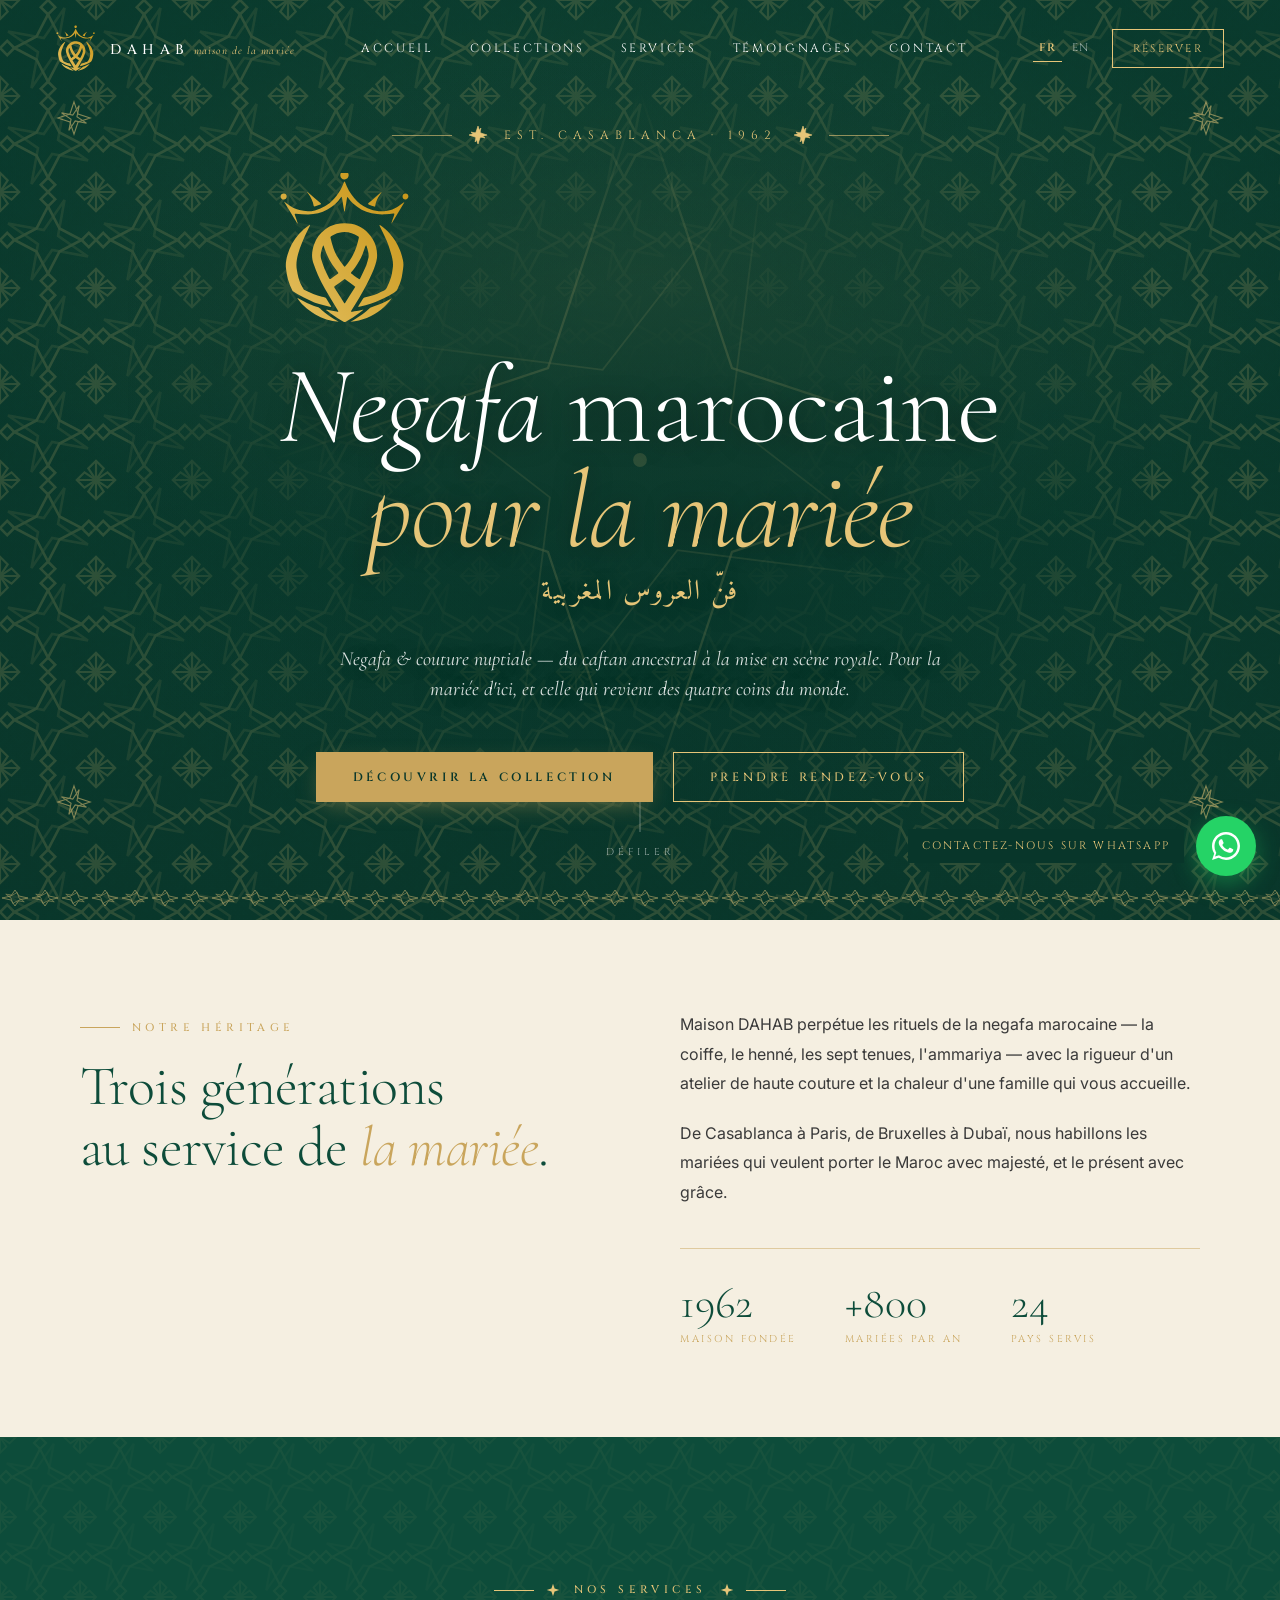
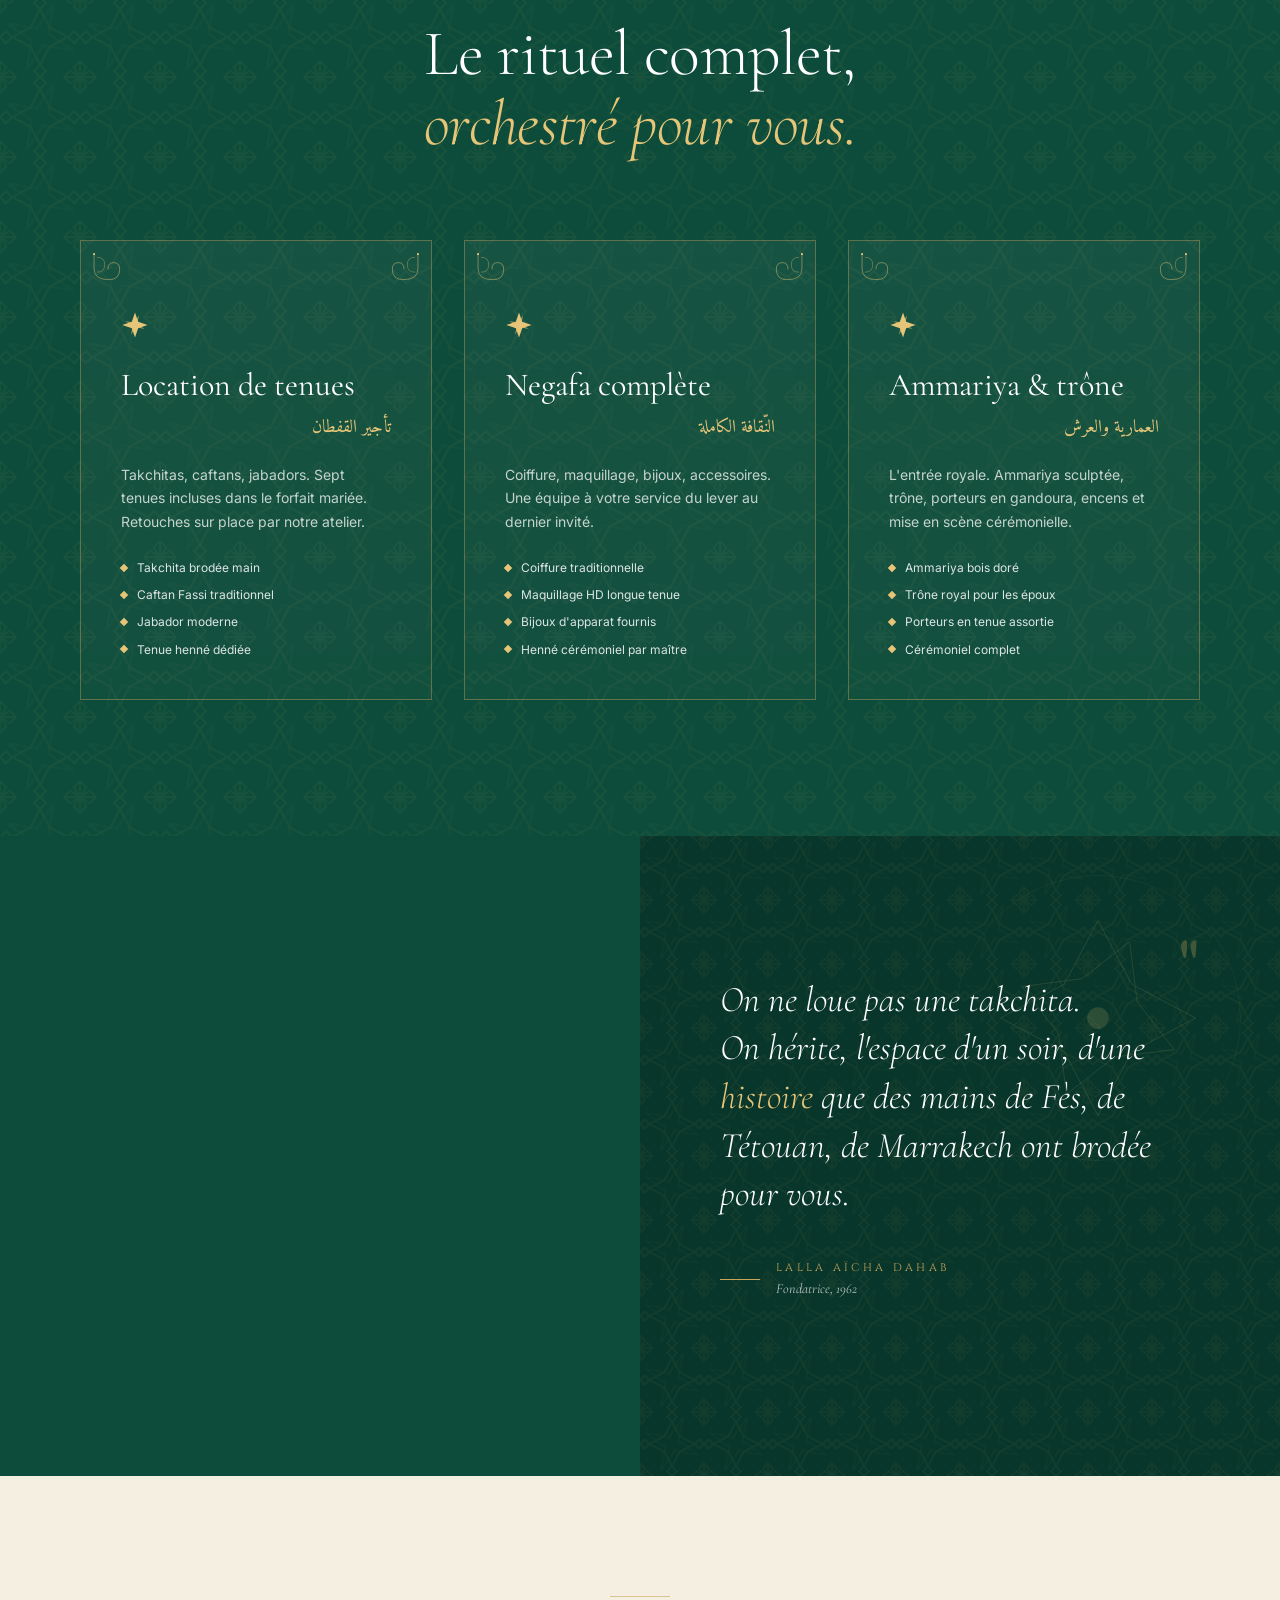
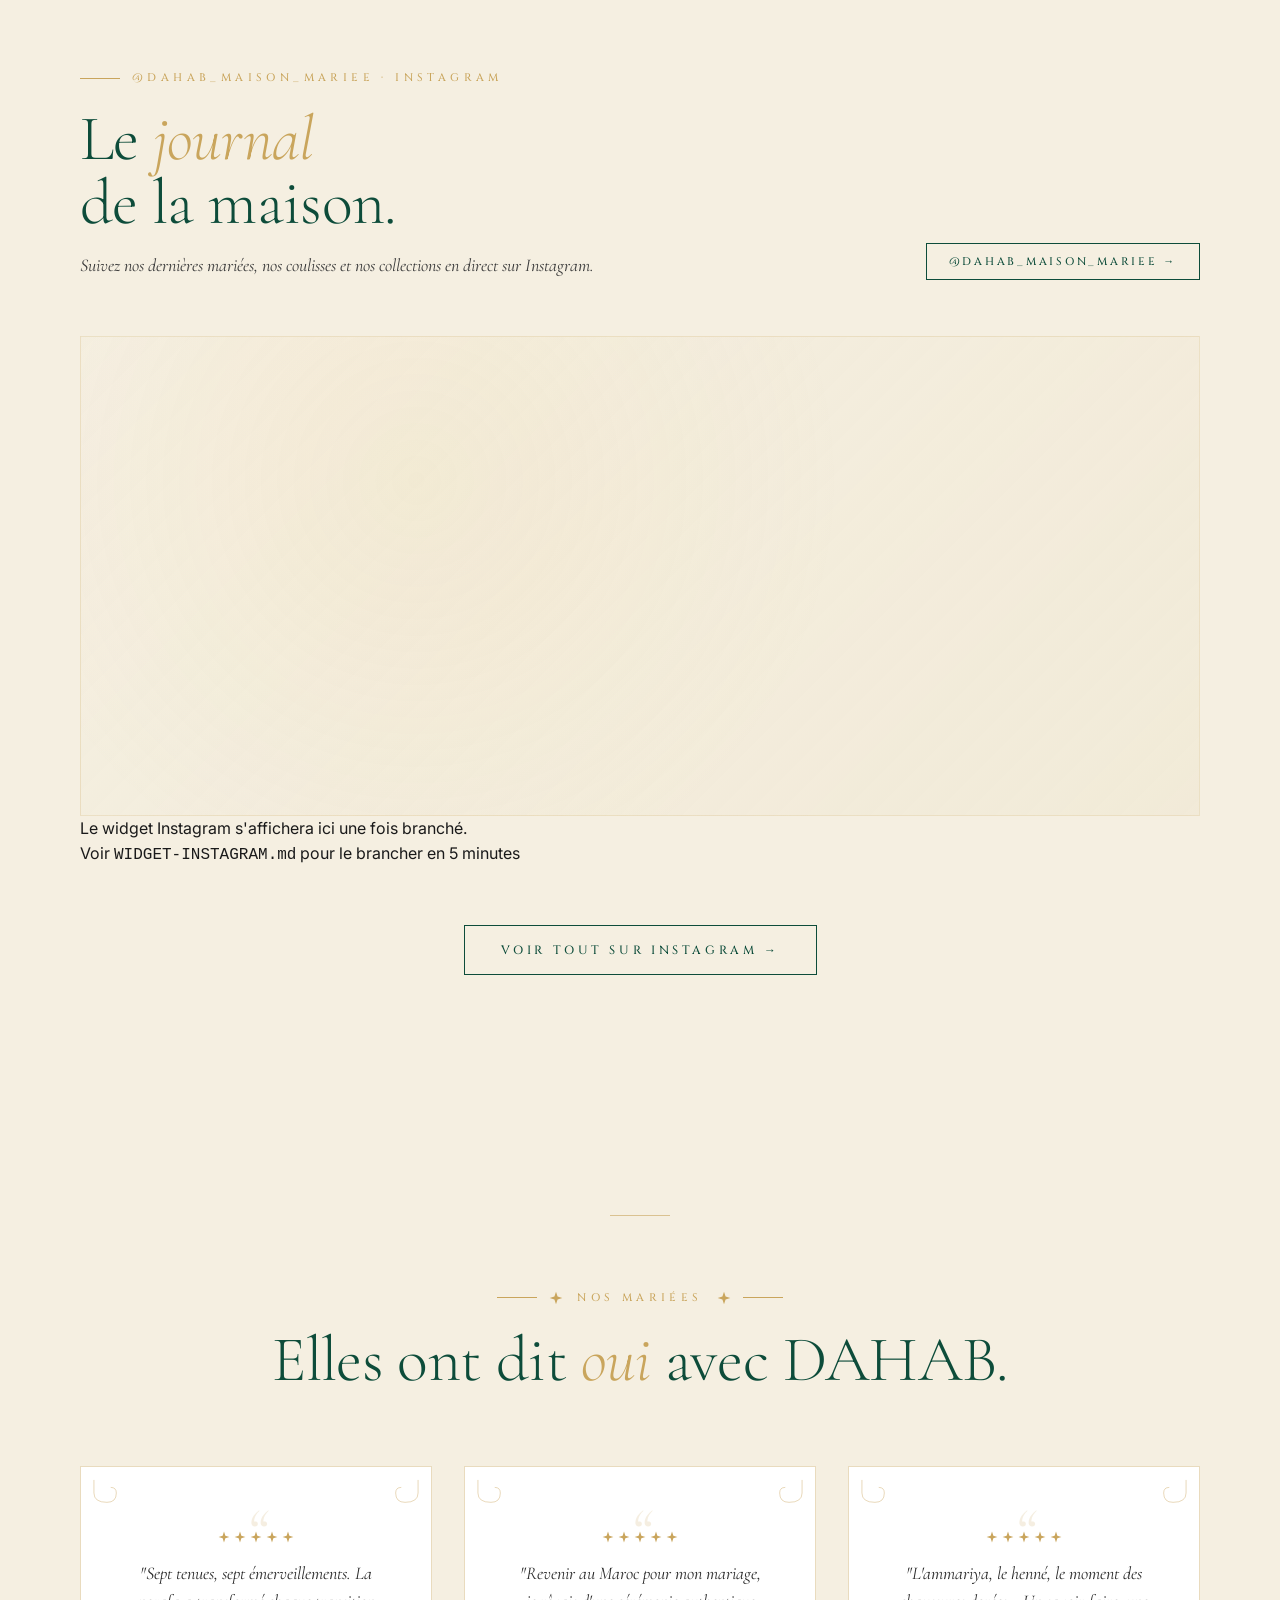
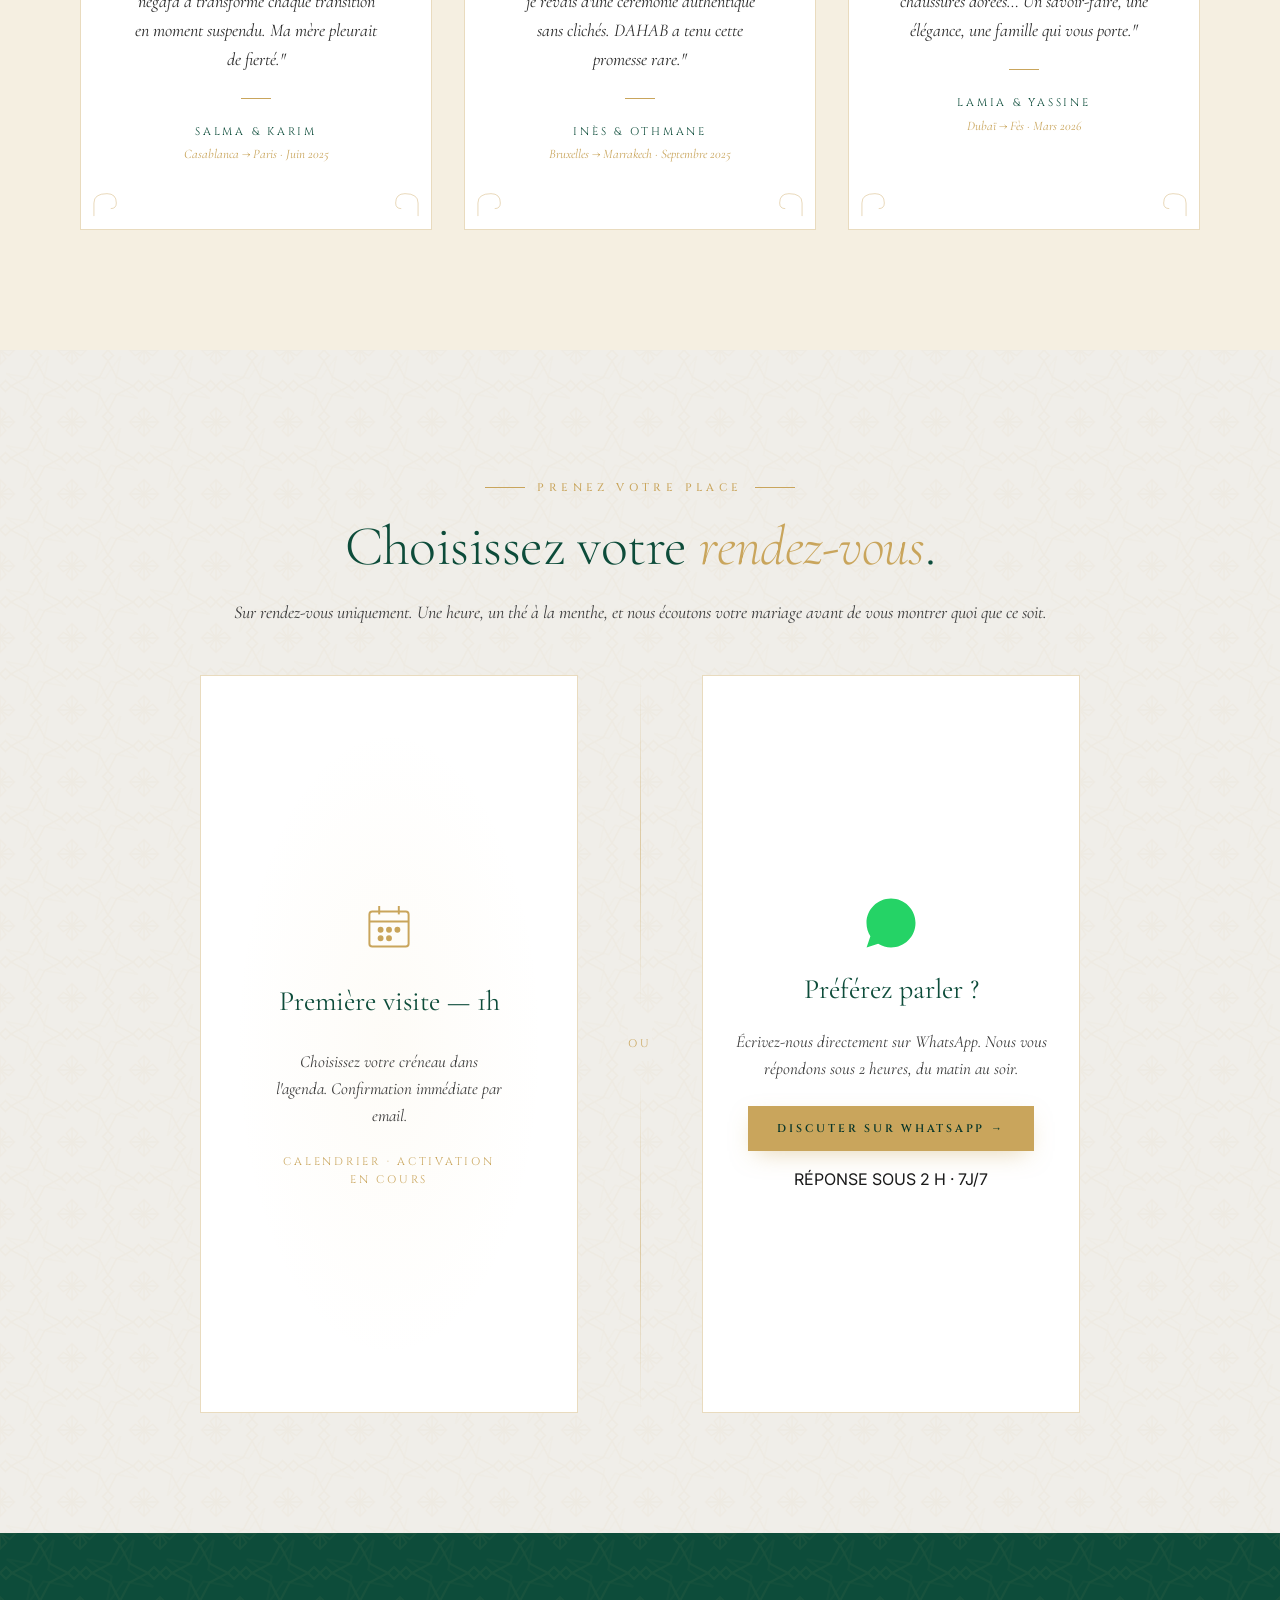
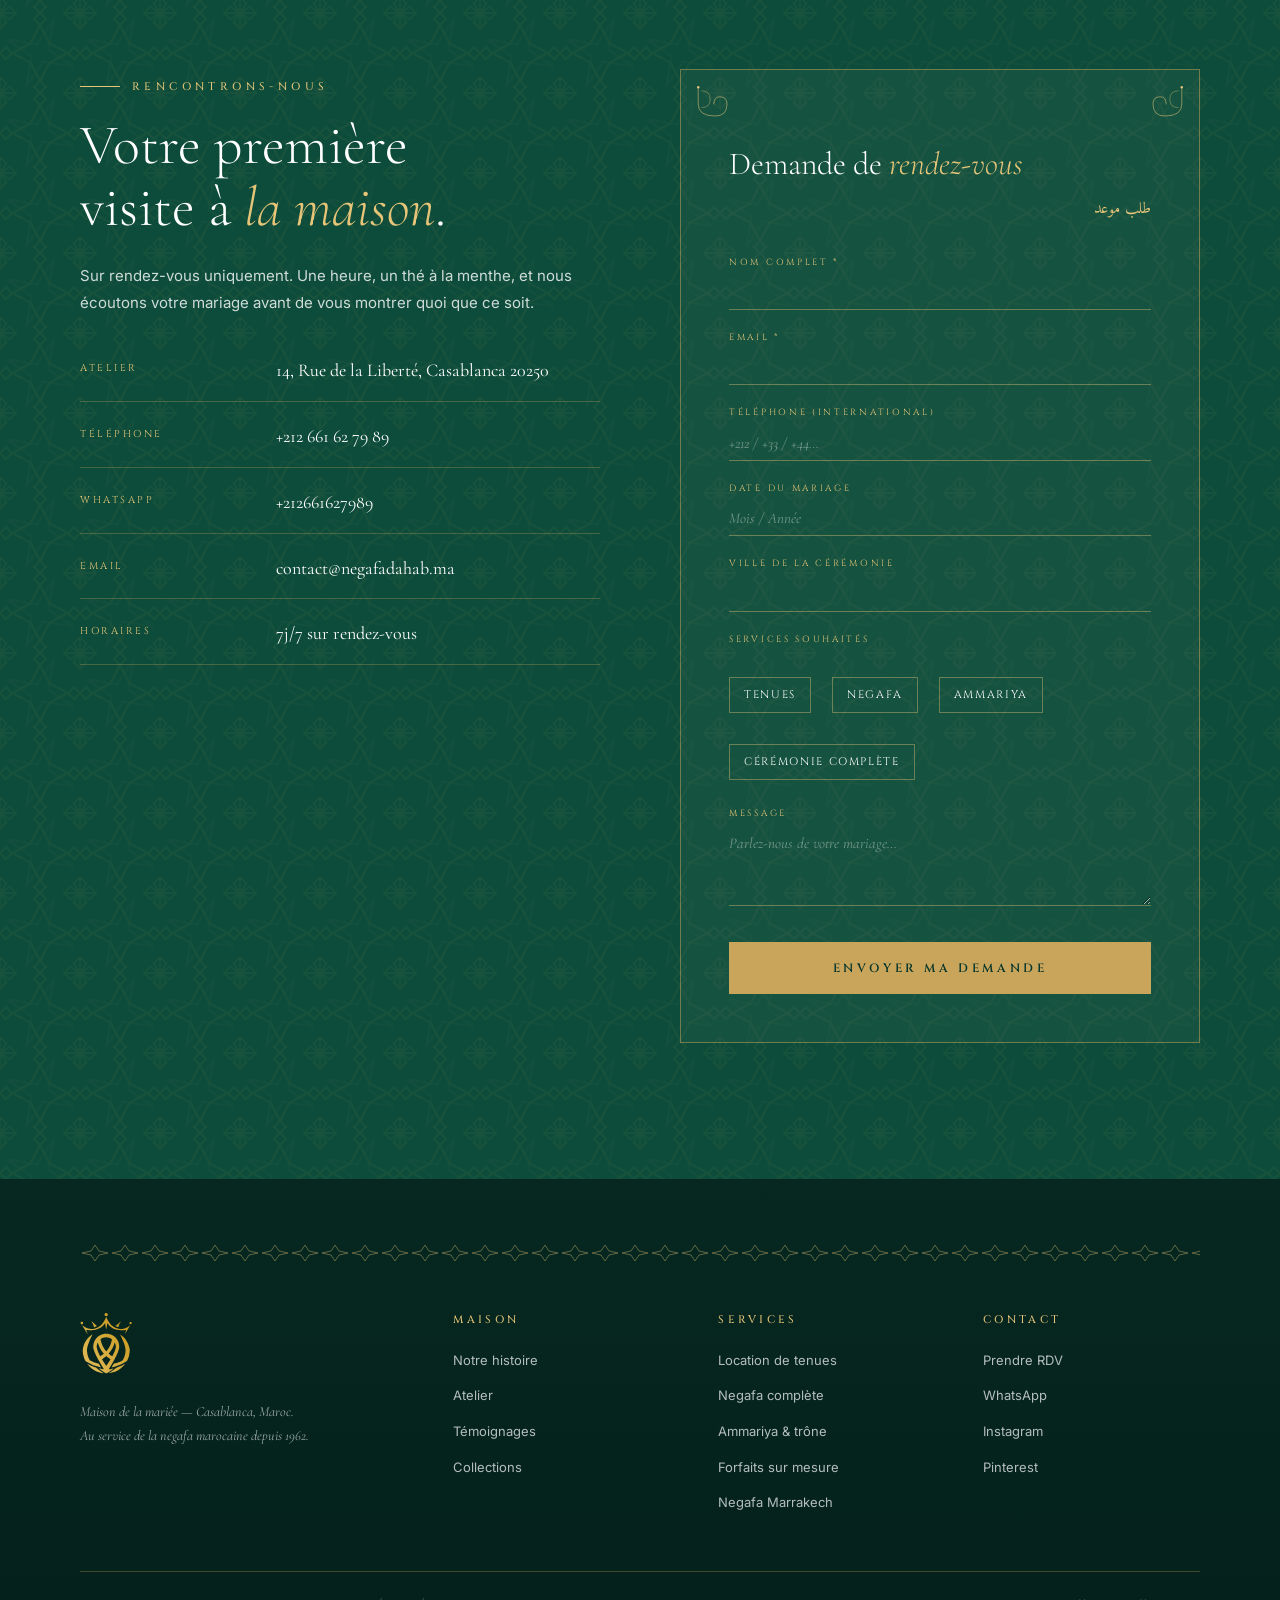
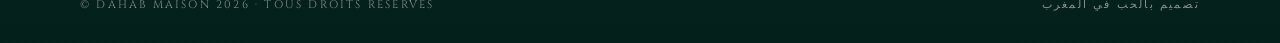
==== commit f4cf82d9: "seo: add Marrakech and complete negafa landing pages" ====
--- a/index.html
+++ b/index.html
@@ -4,9 +4,9 @@
   <meta charset="utf-8">
   <meta name="viewport" content="width=device-width, initial-scale=1, viewport-fit=cover">
 
-  <title>DAHAB · Maison de la Mariée — Negafa & Couture Nuptiale à Casablanca</title>
-  <meta name="description" content="Maison DAHAB perpétue depuis 1962 l'art de la negafa marocaine — coiffe, henné, sept tenues, ammariya. Atelier de haute couture nuptiale à Casablanca. Sur rendez-vous.">
-  <meta name="keywords" content="negafa, mariage marocain, takchita, caftan, ammariya, henné, mariée Casablanca, DAHAB, mariage Maroc, couture nuptiale">
+  <title>Negafa Casablanca & Maroc · DAHAB Maison de la Mariée</title>
+  <meta name="description" content="Negafa marocaine à Casablanca pour mariage au Maroc : 7 tenues, henné, ammariya, location de caftans et accompagnement complet. DAHAB, maison de la mariée depuis 1962.">
+  <meta name="keywords" content="negafa Casablanca, negafa Maroc, negafa Marrakech, mariage marocain, takchita mariage, caftan mariée, ammariya, henné mariée, location caftan, DAHAB">
   <meta name="author" content="DAHAB Maison de la Mariée">
   <meta name="theme-color" content="#0d4c3a">
 
@@ -19,16 +19,16 @@
   <meta property="og:type" content="website">
   <meta property="og:locale" content="fr_MA">
   <meta property="og:locale:alternate" content="en_US">
-  <meta property="og:title" content="DAHAB · Maison de la Mariée — Casablanca">
-  <meta property="og:description" content="Negafa & couture nuptiale marocaine. Trois générations au service de la mariée — depuis 1962.">
+  <meta property="og:title" content="Negafa Casablanca & Maroc · DAHAB Maison de la Mariée">
+  <meta property="og:description" content="Negafa complète, henné, ammariya et location de tenues pour mariage marocain. Trois générations au service de la mariée depuis 1962.">
   <meta property="og:url" content="https://negafadahab.ma/">
   <meta property="og:site_name" content="DAHAB Maison de la Mariée">
   <meta property="og:image" content="https://negafadahab.ma/assets/images/og-image.jpg">
   <meta property="og:image:width" content="1200">
   <meta property="og:image:height" content="630">
   <meta name="twitter:card" content="summary_large_image">
-  <meta name="twitter:title" content="DAHAB · Maison de la Mariée">
-  <meta name="twitter:description" content="L'art de la mariée marocaine depuis 1962.">
+  <meta name="twitter:title" content="Negafa Casablanca & Maroc · DAHAB">
+  <meta name="twitter:description" content="Negafa complète, henné, ammariya et couture nuptiale marocaine depuis 1962.">
   <meta name="twitter:image" content="https://negafadahab.ma/assets/images/og-image.jpg">
 
   <!-- Favicons -->
@@ -53,7 +53,7 @@
     "@type": "BeautySalon",
     "name": "DAHAB Maison de la Mariée",
     "alternateName": "Negafa DAHAB",
-    "description": "Maison de negafa marocaine — coiffe, henné, sept tenues, ammariya. Trois générations au service de la mariée depuis 1962.",
+    "description": "Maison de negafa marocaine à Casablanca pour mariage au Maroc : coiffe, henné, sept tenues, ammariya, location de caftans et accompagnement complet.",
     "url": "https://negafadahab.ma",
     "logo": "https://negafadahab.ma/assets/images/logo-emblem-512.png",
     "image": "https://negafadahab.ma/assets/images/og-image.jpg",
@@ -80,8 +80,87 @@
     }],
     "founder": "Lalla Aïcha Dahab",
     "foundingDate": "1962",
+    "areaServed": [
+      "Casablanca",
+      "Marrakech",
+      "Rabat",
+      "Tanger",
+      "Agadir",
+      "Fès",
+      "Maroc"
+    ],
+    "hasOfferCatalog": {
+      "@type": "OfferCatalog",
+      "name": "Prestations negafa DAHAB",
+      "itemListElement": [
+        {
+          "@type": "Offer",
+          "itemOffered": {
+            "@type": "Service",
+            "name": "Negafa complète pour mariage marocain",
+            "url": "https://negafadahab.ma/services/negafa-complete/"
+          }
+        },
+        {
+          "@type": "Offer",
+          "itemOffered": {
+            "@type": "Service",
+            "name": "Cérémonie du henné",
+            "url": "https://negafadahab.ma/#services"
+          }
+        },
+        {
+          "@type": "Offer",
+          "itemOffered": {
+            "@type": "Service",
+            "name": "Ammariya et trône",
+            "url": "https://negafadahab.ma/#services"
+          }
+        },
+        {
+          "@type": "Offer",
+          "itemOffered": {
+            "@type": "Service",
+            "name": "Location de tenues de mariée marocaine",
+            "url": "https://negafadahab.ma/#services"
+          }
+        }
+      ]
+    },
     "sameAs": [
       "https://www.instagram.com/dahab_maison_mariee/"
+    ]
+  }
+  </script>
+  <script type="application/ld+json">
+  {
+    "@context": "https://schema.org",
+    "@type": "FAQPage",
+    "mainEntity": [
+      {
+        "@type": "Question",
+        "name": "DAHAB se déplace-t-elle pour un mariage à Marrakech ?",
+        "acceptedAnswer": {
+          "@type": "Answer",
+          "text": "Oui. DAHAB accompagne les mariées à Casablanca et dans plusieurs villes du Maroc, notamment Marrakech, Rabat, Tanger, Agadir et Fès, sur rendez-vous et selon les disponibilités."
+        }
+      },
+      {
+        "@type": "Question",
+        "name": "Qu'est-ce qu'une prestation de negafa complète ?",
+        "acceptedAnswer": {
+          "@type": "Answer",
+          "text": "Une prestation complète peut inclure la sélection des tenues, la mise en beauté traditionnelle, les bijoux, l'ammariya, la coordination des changements et l'accompagnement de la mariée pendant la cérémonie."
+        }
+      },
+      {
+        "@type": "Question",
+        "name": "Comment réserver une première visite chez DAHAB ?",
+        "acceptedAnswer": {
+          "@type": "Answer",
+          "text": "La première visite se fait sur rendez-vous. Les futures mariées peuvent réserver via le calendrier du site ou contacter directement DAHAB par WhatsApp."
+        }
+      }
     ]
   }
   </script>
@@ -225,8 +304,8 @@
     <img src="assets/images/logo-emblem.svg" width="140" alt="DAHAB" class="dahab-logo"/>
 
     <h1>
-      <span class="it">L'art</span> de la <br>
-      <span class="gold">mariée marocaine</span>
+      <span class="it">Negafa</span> marocaine <br>
+      <span class="gold">pour la mariée</span>
     </h1>
 
     <div class="hero__arabic" dir="rtl" lang="ar">فنّ العروس المغربية</div>
@@ -805,9 +884,10 @@
         <h4>SERVICES</h4>
         <ul>
           <li><a href="#services">Location de tenues</a></li>
-          <li><a href="#services">Negafa complète</a></li>
+          <li><a href="services/negafa-complete/">Negafa complète</a></li>
           <li><a href="#services">Ammariya &amp; trône</a></li>
           <li><a href="#booking">Forfaits sur mesure</a></li>
+          <li><a href="marrakech/">Negafa Marrakech</a></li>
         </ul>
       </div>
 
--- a/assets/css/style.css
+++ b/assets/css/style.css
@@ -1721,3 +1721,172 @@
   .booking__embed { min-height: auto; }
 }
 
+/* === SEO landing pages === */
+.seo-page {
+  background: var(--ivory);
+  color: var(--text);
+  min-height: 100vh;
+}
+.seo-hero {
+  min-height: 78vh;
+  padding: 120px var(--pad-x) 84px;
+  background: var(--green-deep);
+  color: #fff;
+  display: grid;
+  place-items: center;
+  text-align: center;
+  position: relative;
+  overflow: hidden;
+}
+.seo-hero::before {
+  content: "";
+  position: absolute;
+  inset: 0;
+  background-image:
+    radial-gradient(circle at 50% 18%, rgba(230,197,120,0.16), transparent 34%),
+    linear-gradient(135deg, rgba(13,76,58,0.96), rgba(8,54,42,1));
+}
+.seo-hero > * {
+  position: relative;
+  z-index: 1;
+}
+.seo-logo {
+  display: inline-flex;
+  margin-bottom: 28px;
+}
+.seo-hero h1 {
+  font-family: var(--ff-display);
+  font-size: clamp(46px, 8vw, 92px);
+  font-weight: 300;
+  line-height: .92;
+  max-width: 980px;
+  margin: 18px auto 24px;
+}
+.seo-hero p {
+  font-family: var(--ff-display);
+  font-size: clamp(20px, 2.2vw, 28px);
+  font-style: italic;
+  line-height: 1.5;
+  max-width: 780px;
+  margin: 0 auto;
+  color: rgba(255,255,255,.82);
+}
+.seo-actions {
+  display: flex;
+  gap: 14px;
+  justify-content: center;
+  flex-wrap: wrap;
+  margin-top: 34px;
+}
+.seo-section {
+  padding: 92px var(--pad-x);
+  max-width: 1180px;
+  margin: 0 auto;
+}
+.seo-section h2 {
+  font-family: var(--ff-display);
+  font-size: clamp(34px, 5vw, 64px);
+  font-weight: 300;
+  line-height: 1;
+  color: var(--green);
+  margin: 0 0 28px;
+}
+.seo-section h3 {
+  font-family: var(--ff-cinzel);
+  font-size: 15px;
+  letter-spacing: .16em;
+  text-transform: uppercase;
+  color: var(--green);
+}
+.seo-section p,
+.seo-section li {
+  font-size: 17px;
+  line-height: 1.8;
+  color: var(--text-soft);
+}
+.seo-grid {
+  display: grid;
+  grid-template-columns: minmax(0, 1.35fr) minmax(280px, .65fr);
+  gap: 56px;
+  align-items: start;
+}
+.seo-card {
+  border: 1px solid rgba(201,165,92,.35);
+  padding: 34px;
+  background: rgba(255,255,255,.34);
+}
+.seo-card ul {
+  margin: 18px 0 0;
+  padding-left: 18px;
+}
+.seo-card li + li {
+  margin-top: 12px;
+}
+.seo-band {
+  max-width: none;
+  background: var(--green);
+  color: #fff;
+}
+.seo-band .eyebrow,
+.seo-band h2 {
+  color: var(--gold-light);
+}
+.seo-band h2 {
+  max-width: 1060px;
+  margin-left: auto;
+  margin-right: auto;
+}
+.seo-steps {
+  max-width: 1180px;
+  margin: 44px auto 0;
+  display: grid;
+  grid-template-columns: repeat(3, minmax(0, 1fr));
+  gap: 24px;
+}
+.seo-steps > div {
+  border: 1px solid rgba(230,197,120,.32);
+  padding: 28px;
+}
+.seo-steps span {
+  font-family: var(--ff-cinzel);
+  color: var(--gold-light);
+  letter-spacing: .2em;
+}
+.seo-steps h3,
+.seo-steps p {
+  color: #fff;
+}
+.seo-faq details {
+  border-top: 1px solid rgba(201,165,92,.3);
+  padding: 22px 0;
+}
+.seo-faq details:last-child {
+  border-bottom: 1px solid rgba(201,165,92,.3);
+}
+.seo-faq summary {
+  cursor: pointer;
+  font-family: var(--ff-display);
+  font-size: 24px;
+  color: var(--green);
+}
+.seo-cta {
+  text-align: center;
+  padding-top: 60px;
+}
+.seo-cta p {
+  max-width: 680px;
+  margin: 0 auto 28px;
+}
+@media (max-width: 860px) {
+  .seo-grid,
+  .seo-steps {
+    grid-template-columns: 1fr;
+  }
+  .seo-section {
+    padding: 64px var(--pad-x);
+  }
+  .seo-hero {
+    min-height: auto;
+    padding-top: 96px;
+  }
+}
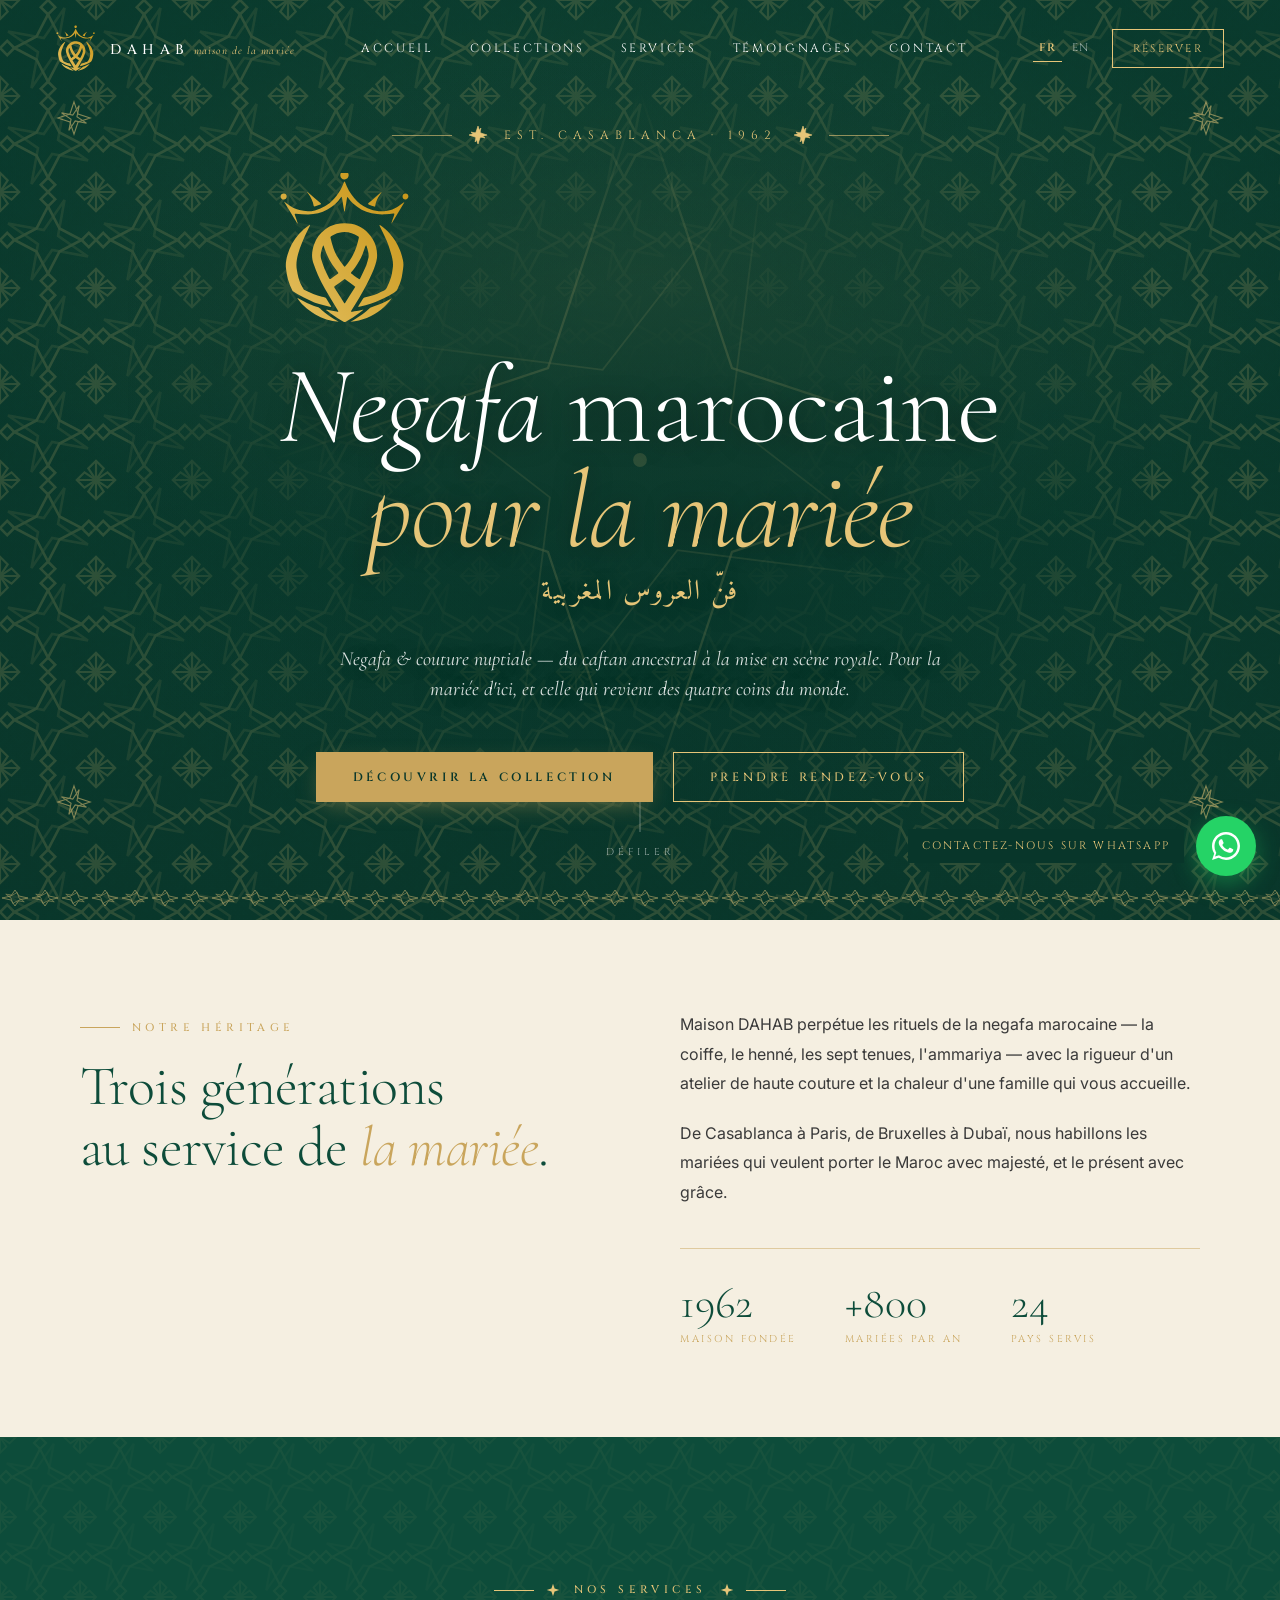
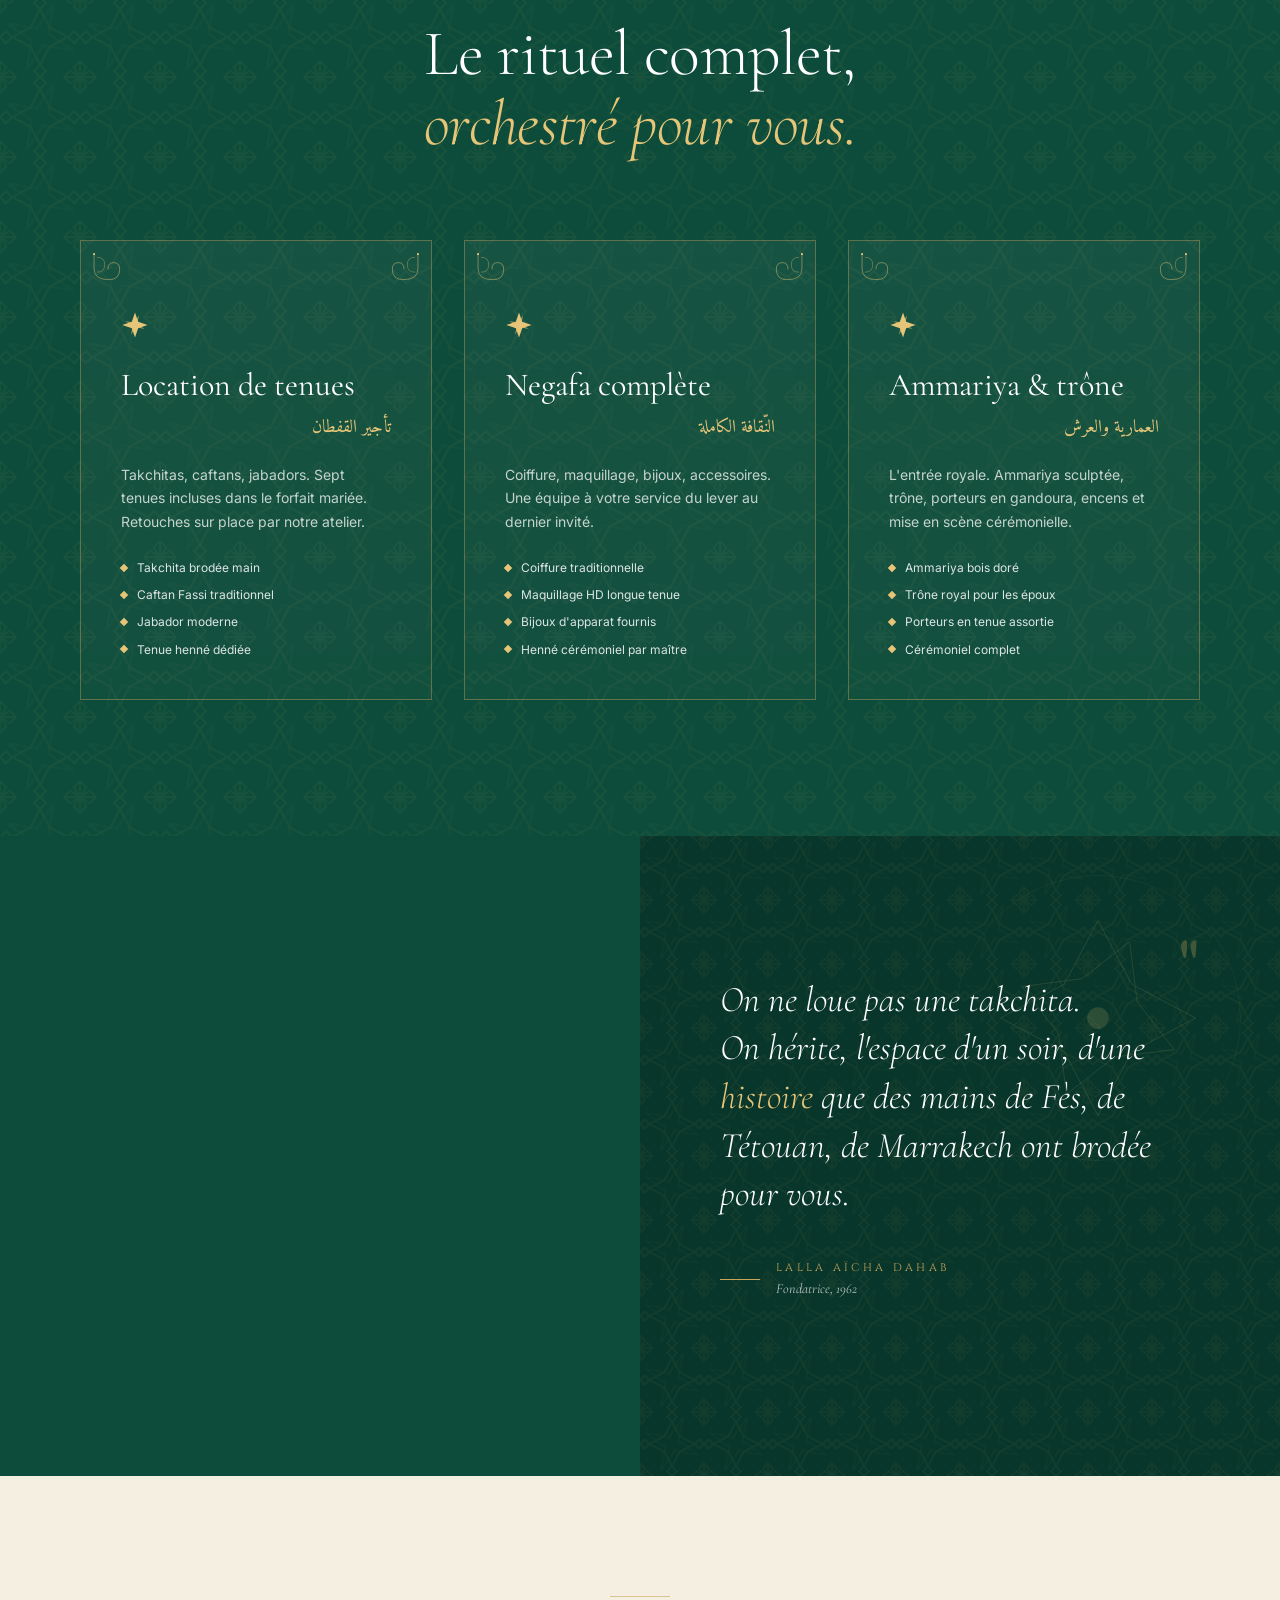
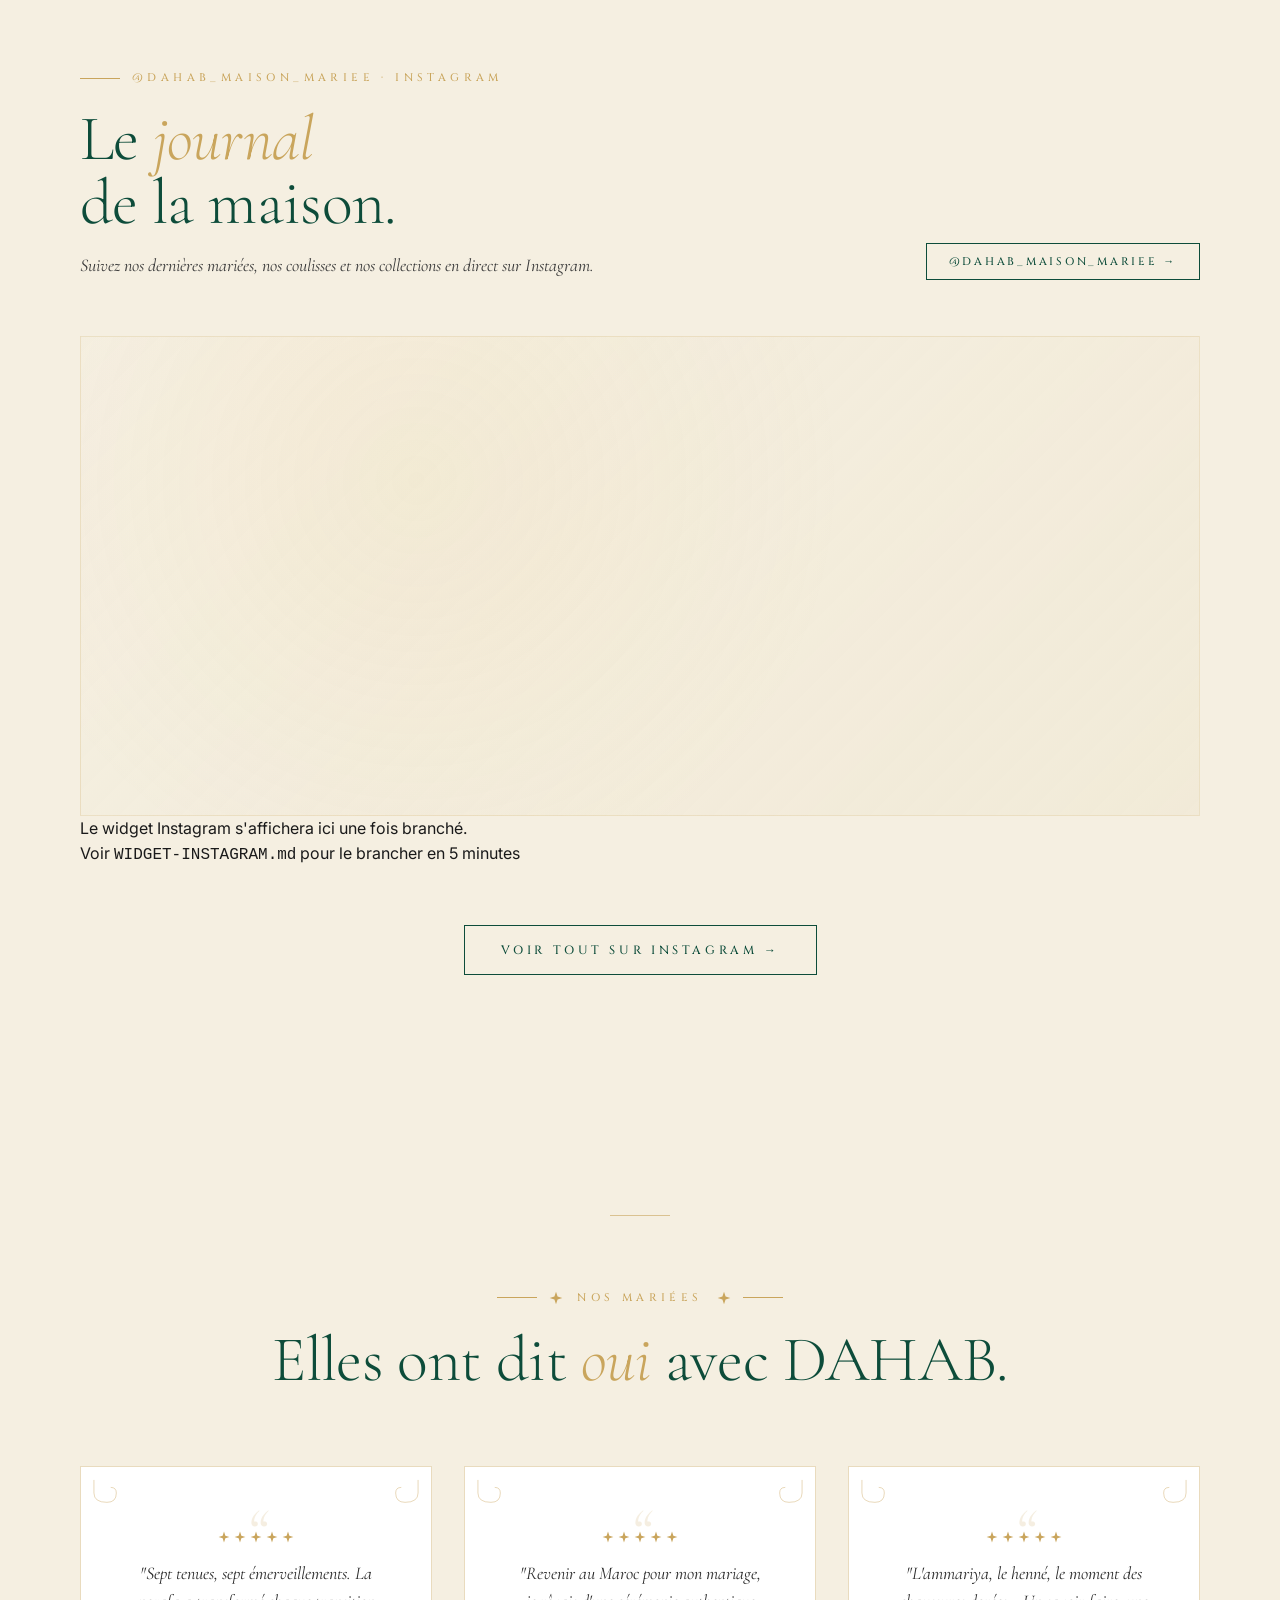
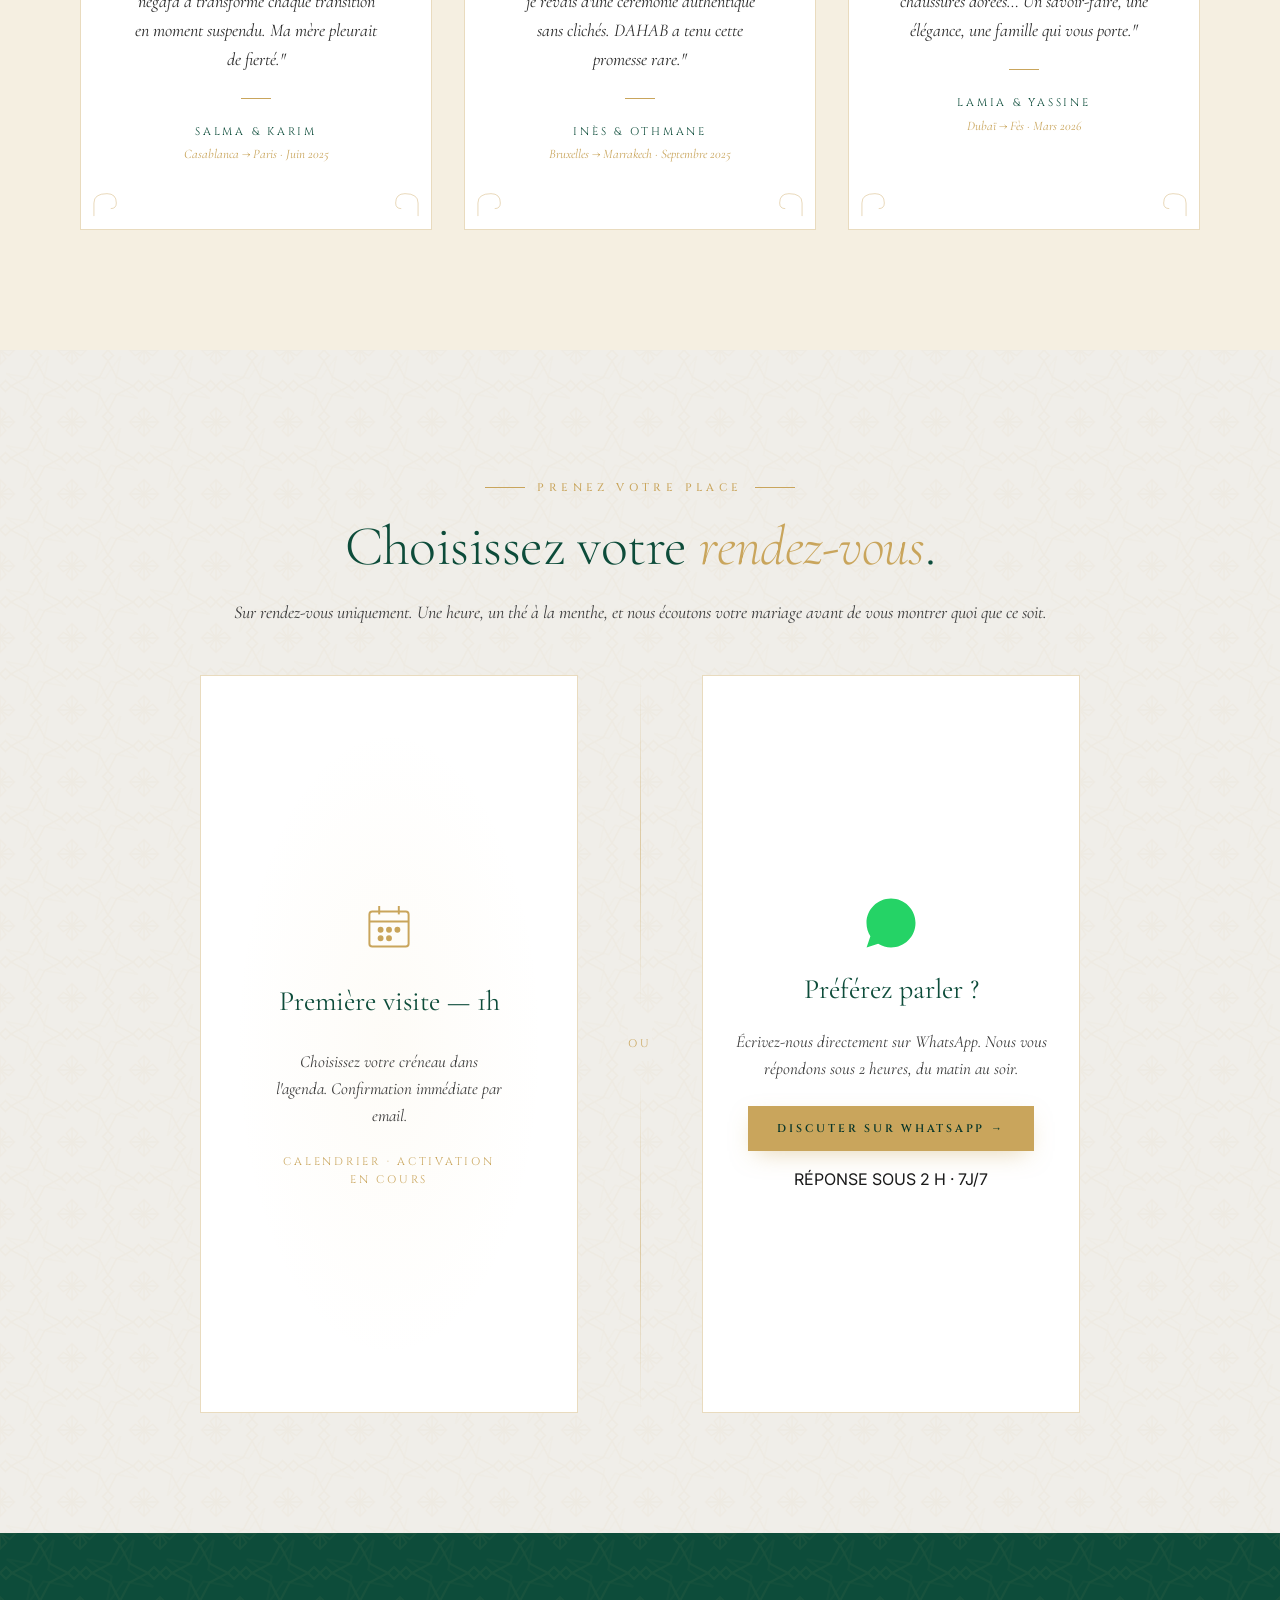
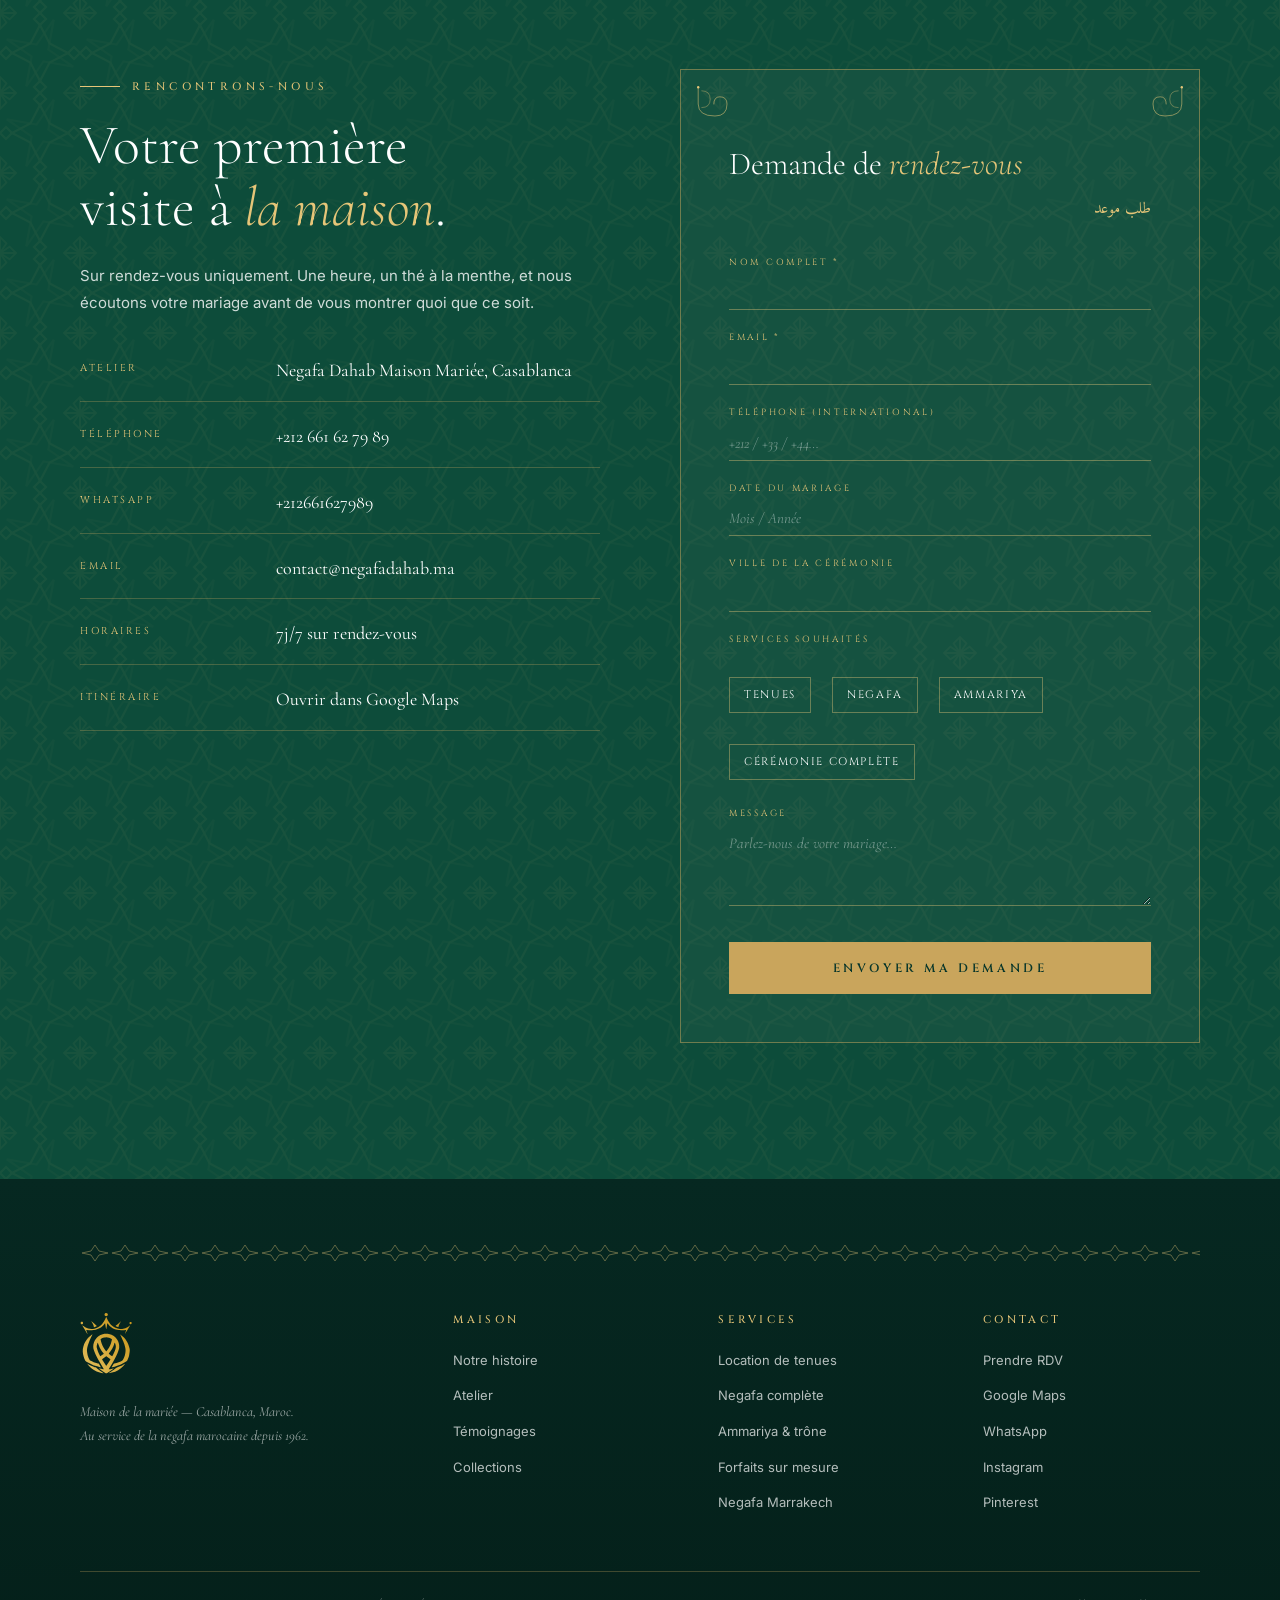
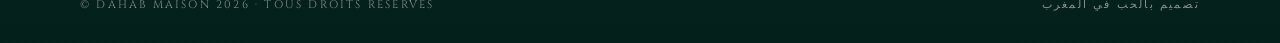
==== commit 08bc3cb6: "seo: connect Google Maps business profile" ====
--- a/index.html
+++ b/index.html
@@ -61,16 +61,15 @@
     "priceRange": "$$$$",
     "address": {
       "@type": "PostalAddress",
-      "streetAddress": "14, Rue de la Liberté",
       "addressLocality": "Casablanca",
-      "postalCode": "20250",
       "addressCountry": "MA"
     },
     "geo": {
       "@type": "GeoCoordinates",
-      "latitude": "33.5731",
-      "longitude": "-7.5898"
+      "latitude": "33.5688744",
+      "longitude": "-7.626472"
     },
+    "hasMap": "https://www.google.com/maps/place/Negafa+Dahab+Maison+Mari%C3%A9e/@33.5688744,-7.626472,17z/data=!3m1!4b1!4m6!3m5!1s0xda7cdc6066617ef:0xc5bc9b69dc99b32a!8m2!3d33.5688744!4d-7.626472!16s%2Fg%2F11njtmp37s",
     "openingHoursSpecification": [{
       "@type": "OpeningHoursSpecification",
       "dayOfWeek": ["Monday","Tuesday","Wednesday","Thursday","Friday","Saturday","Sunday"],
@@ -769,7 +768,7 @@
       <div class="contact__rows">
         <div class="contact__row">
           <div class="l">ATELIER</div>
-          <div class="v" data-cfg-address>14, Rue de la Liberté, Casablanca 20250</div>
+          <div class="v"><a data-cfg-maps-link target="_blank" rel="noopener"><span data-cfg-address>Negafa Dahab Maison Mariée, Casablanca</span></a></div>
         </div>
         <div class="contact__row">
           <div class="l">TÉLÉPHONE</div>
@@ -786,6 +785,10 @@
         <div class="contact__row">
           <div class="l">HORAIRES</div>
           <div class="v" data-cfg-hours>7j/7 sur rendez-vous</div>
+        </div>
+        <div class="contact__row">
+          <div class="l">ITINÉRAIRE</div>
+          <div class="v"><a data-cfg-maps-link target="_blank" rel="noopener">Ouvrir dans Google Maps</a></div>
         </div>
       </div>
     </div>
@@ -895,6 +898,7 @@
         <h4>CONTACT</h4>
         <ul>
           <li><a href="#contact">Prendre RDV</a></li>
+          <li><a data-cfg-maps-link target="_blank" rel="noopener">Google Maps</a></li>
           <li><a data-cfg-wa-link target="_blank" rel="noopener">WhatsApp</a></li>
           <li><a data-cfg-instagram target="_blank" rel="noopener">Instagram</a></li>
           <li><a data-cfg-pinterest target="_blank" rel="noopener">Pinterest</a></li>
